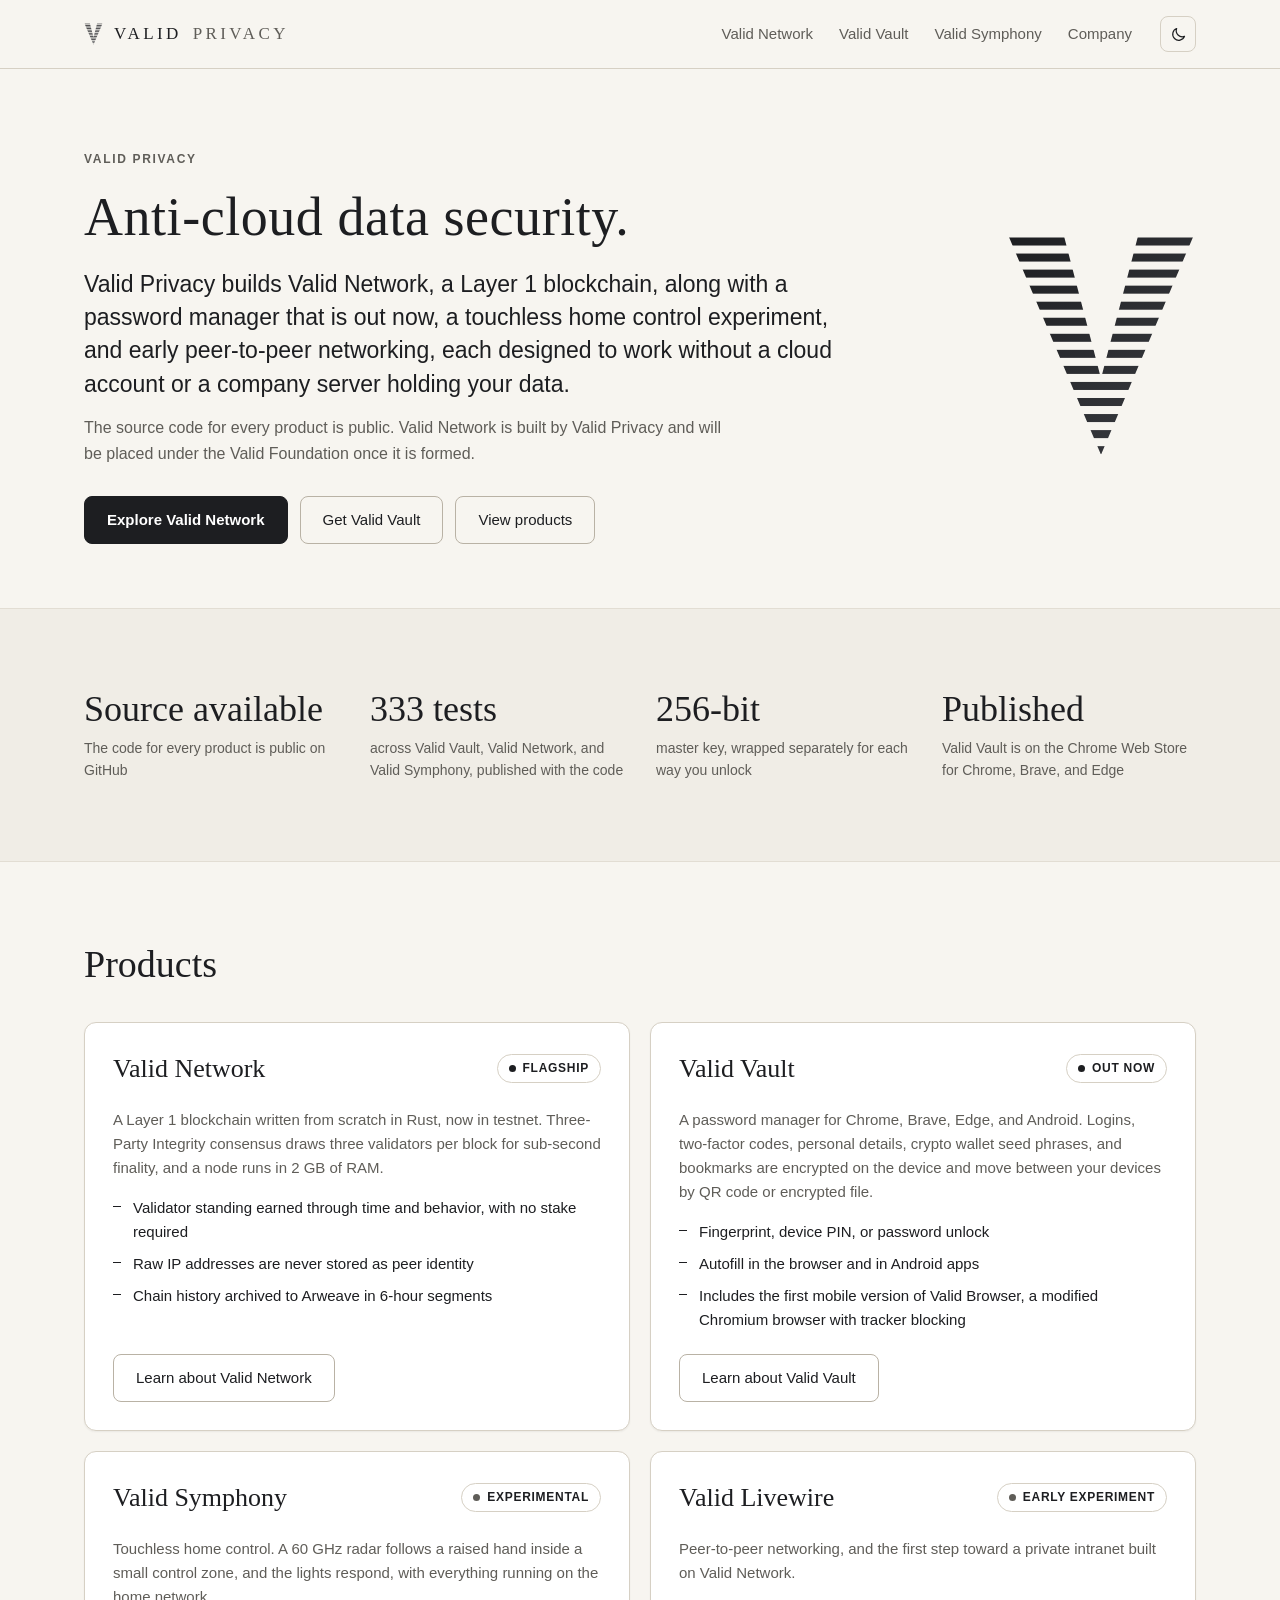
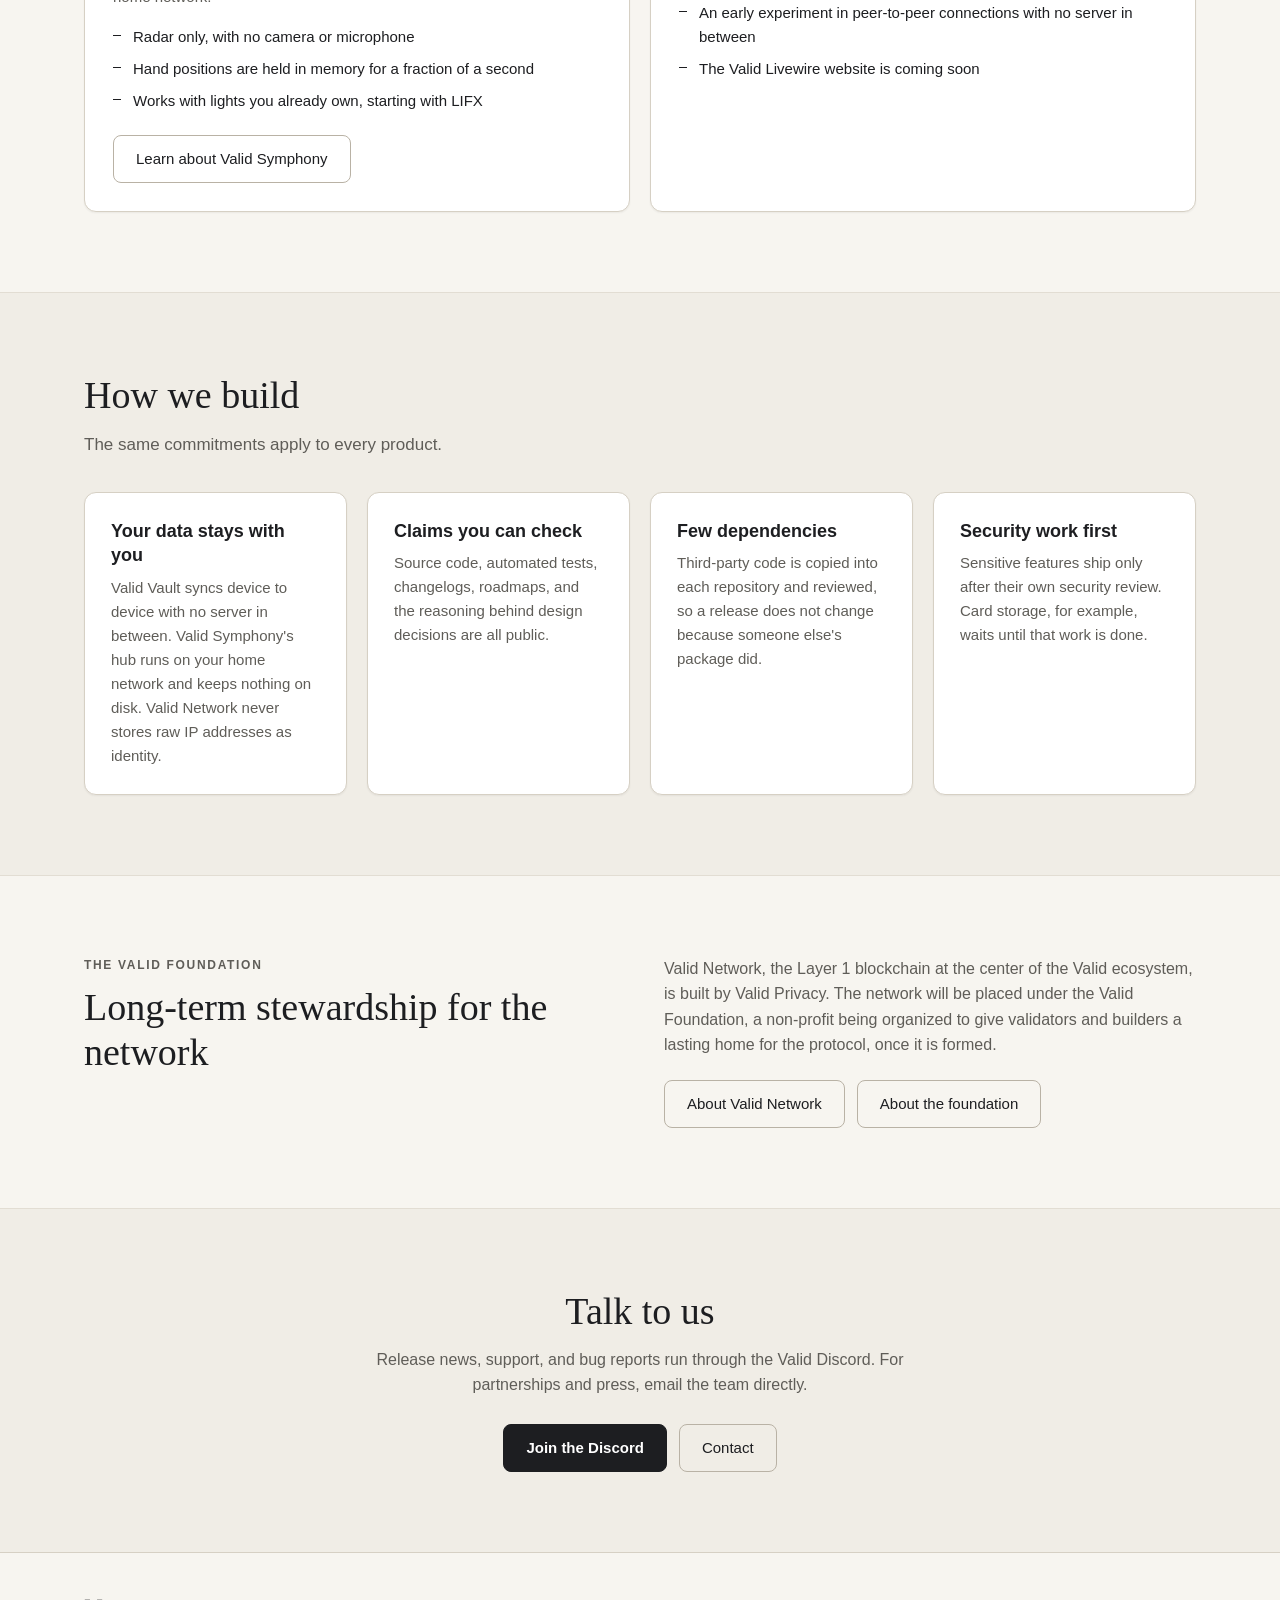
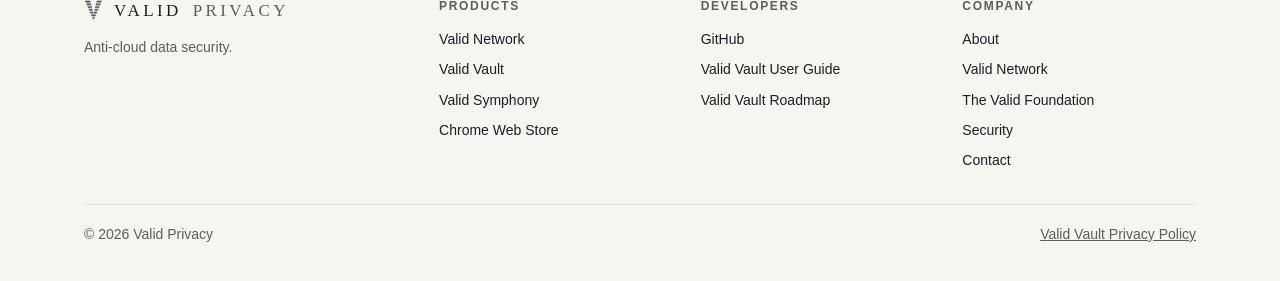
==== index.html @ 426269c8 "site: update For organizations wording, 333 tests" ====
<!doctype html>
<html lang="en">
<head>
<meta charset="utf-8">
<meta name="viewport" content="width=device-width, initial-scale=1">
<title>Valid Privacy</title>
<meta name="description" content="Valid Privacy builds anti-cloud data security: Valid Vault, Valid Symphony, and Valid Network.">
<meta name="color-scheme" content="light dark">
<link rel="icon" type="image/png" sizes="32x32" href="favicon-32.png">
<link rel="apple-touch-icon" href="apple-touch-icon.png">
<link rel="stylesheet" href="site.css">
<script>try{if(localStorage.getItem('valid-theme')==='dark')document.documentElement.setAttribute('data-theme','dark')}catch(e){}</script>
</head>
<body>
<svg width="0" height="0" style="position:absolute" aria-hidden="true"><defs><linearGradient id="vv-mark-fill" x1="0" y1="0" x2="1" y2="1"><stop offset="0" style="stop-color: var(--mark-1)"/><stop offset="1" style="stop-color: var(--mark-2)"/></linearGradient><clipPath id="vv-mark-clip"><path d="M4,4 L104,4 L171,262 L238,4 L338,4 L171,399 Z"/></clipPath><mask id="vv-mark-mask"><g fill="#fff"><rect x="0" y="8.00" width="342" height="14.44"/><rect x="0" y="36.89" width="342" height="14.44"/><rect x="0" y="65.78" width="342" height="14.44"/><rect x="0" y="94.67" width="342" height="14.44"/><rect x="0" y="123.56" width="342" height="14.44"/><rect x="0" y="152.44" width="342" height="14.44"/><rect x="0" y="181.33" width="342" height="14.44"/><rect x="0" y="210.22" width="342" height="14.44"/><rect x="0" y="239.11" width="342" height="14.44"/><rect x="0" y="268.00" width="342" height="14.44"/><rect x="0" y="296.89" width="342" height="14.44"/><rect x="0" y="325.78" width="342" height="14.44"/><rect x="0" y="354.67" width="342" height="14.44"/><rect x="0" y="383.56" width="342" height="14.44"/></g></mask></defs><symbol id="vv-mark" viewBox="0 0 342 403"><g clip-path="url(#vv-mark-clip)"><rect width="342" height="403" fill="url(#vv-mark-fill)" mask="url(#vv-mark-mask)"/></g></symbol></svg>
<a class="skip" href="#main">Skip to content</a>
<header class="site-head">
  <div class="wrap head-row">
    <a class="brand" href="index.html" aria-label="Valid Privacy home"><svg viewBox="0 0 342 403" aria-hidden="true"><use href="#vv-mark"/></svg>VALID <span class="brand-sub">PRIVACY</span></a>
    <nav class="tabs" aria-label="Main"><a href="network.html">Valid Network</a><a href="vault.html">Valid Vault</a><a href="symphony.html">Valid Symphony</a><a href="company.html">Company</a></nav>
    <button class="icon-btn" type="button" data-theme-toggle aria-label="Switch to night mode" title="Switch between day and night"><span class="when-night"><svg viewBox="0 0 24 24" aria-hidden="true"><path d="M20.5 14.6A8.6 8.6 0 0 1 9.4 3.5a8.6 8.6 0 1 0 11.1 11.1z"/></svg></span><span class="when-day"><svg viewBox="0 0 24 24" aria-hidden="true"><circle cx="12" cy="12" r="4.2"/><path d="M12 2.5v2.2M12 19.3v2.2M4.6 4.6l1.6 1.6M17.8 17.8l1.6 1.6M2.5 12h2.2M19.3 12h2.2M4.6 19.4l1.6-1.6M17.8 6.2l1.6-1.6"/></svg></span></button>
  </div>
</header>
<main id="main">
<section class="hero">
  <div class="wrap hero-grid">
    <div>
      <div class="eyebrow">Valid Privacy</div>
      <h1 class="title statement">Anti-cloud data security.</h1>
      <p class="lead">Valid Privacy builds Valid Network, a Layer 1 blockchain, along with a password manager that is out now, a touchless home control experiment, and early peer-to-peer networking, each designed to work without a cloud account or a company server holding your data.</p>
      <p class="sub">The source code for every product is public. Valid Network is built by Valid Privacy and will be placed under the Valid Foundation once it is formed.</p>
      <div class="btn-row"><a class="btn" href="network.html">Explore Valid Network</a><a class="btn quiet" href="https://chromewebstore.google.com/detail/valid-vault-password-mana/fkpfaemmphmakebhejhaegjgcnieeoab" target="_blank" rel="noopener">Get Valid Vault</a><a class="btn quiet" href="#products">View products</a></div>
    </div>
    <div class="hero-mark"><svg viewBox="0 0 342 403" aria-hidden="true"><use href="#vv-mark"/></svg></div>
  </div>
</section>

<section class="band alt" id="proof">
  <div class="wrap">
    <div class="proof">
      <div><div class="value">Source available</div><div class="label">The code for every product is public on GitHub</div></div>
      <div><div class="value">333 tests</div><div class="label">across Valid Vault, Valid Network, and Valid Symphony, published with the code</div></div>
      <div><div class="value">256-bit</div><div class="label">master key, wrapped separately for each way you unlock</div></div>
      <div><div class="value">Published</div><div class="label">Valid Vault is on the Chrome Web Store for Chrome, Brave, and Edge</div></div>
    </div>
  </div>
</section>

<section class="band" id="products">
  <div class="wrap">
    <div class="section-head"><h2>Products</h2></div>
    <div class="grid two">
      <div class="card product">
        <div class="product-top"><h3>Valid Network</h3><span class="chip live">Flagship</span></div>
        <p>A Layer 1 blockchain written from scratch in Rust, now in testnet. Three-Party Integrity consensus draws three validators per block for sub-second finality, and a node runs in 2 GB of RAM.</p>
        <ul><li>Validator standing earned through time and behavior, with no stake required</li><li>Raw IP addresses are never stored as peer identity</li><li>Chain history archived to Arweave in 6-hour segments</li></ul>
        <a class="btn quiet more" href="network.html">Learn about Valid Network</a>
      </div>
      <div class="card product">
        <div class="product-top"><h3>Valid Vault</h3><span class="chip live">Out now</span></div>
        <p>A password manager for Chrome, Brave, Edge, and Android. Logins, two-factor codes, personal details, crypto wallet seed phrases, and bookmarks are encrypted on the device and move between your devices by QR code or encrypted file.</p>
        <ul><li>Fingerprint, device PIN, or password unlock</li><li>Autofill in the browser and in Android apps</li><li>Includes the first mobile version of Valid Browser, a modified Chromium browser with tracker blocking</li></ul>
        <a class="btn quiet more" href="vault.html">Learn about Valid Vault</a>
      </div>
      <div class="card product">
        <div class="product-top"><h3>Valid Symphony</h3><span class="chip">Experimental</span></div>
        <p>Touchless home control. A 60 GHz radar follows a raised hand inside a small control zone, and the lights respond, with everything running on the home network.</p>
        <ul><li>Radar only, with no camera or microphone</li><li>Hand positions are held in memory for a fraction of a second</li><li>Works with lights you already own, starting with LIFX</li></ul>
        <a class="btn quiet more" href="symphony.html">Learn about Valid Symphony</a>
      </div>
      <div class="card product">
        <div class="product-top"><h3>Valid Livewire</h3><span class="chip">Early experiment</span></div>
        <p>Peer-to-peer networking, and the first step toward a private intranet built on Valid Network.</p>
        <ul><li>An early experiment in peer-to-peer connections with no server in between</li><li>The Valid Livewire website is coming soon</li></ul>
      </div>
    </div>
  </div>
</section>

<section class="band alt" id="principles">
  <div class="wrap">
    <div class="section-head"><h2>How we build</h2><p>The same commitments apply to every product.</p></div>
    <div class="grid four">
      <div class="card"><h3>Your data stays with you</h3><p>Valid Vault syncs device to device with no server in between. Valid Symphony's hub runs on your home network and keeps nothing on disk. Valid Network never stores raw IP addresses as identity.</p></div>
      <div class="card"><h3>Claims you can check</h3><p>Source code, automated tests, changelogs, roadmaps, and the reasoning behind design decisions are all public.</p></div>
      <div class="card"><h3>Few dependencies</h3><p>Third-party code is copied into each repository and reviewed, so a release does not change because someone else's package did.</p></div>
      <div class="card"><h3>Security work first</h3><p>Sensitive features ship only after their own security review. Card storage, for example, waits until that work is done.</p></div>
    </div>
  </div>
</section>

<section class="band" id="foundation">
  <div class="wrap split">
    <div>
      <div class="kicker">The Valid Foundation</div>
      <h2>Long-term stewardship for the network</h2>
    </div>
    <div>
      <p style="color:var(--text-dim)">Valid Network, the Layer 1 blockchain at the center of the Valid ecosystem, is built by Valid Privacy. The network will be placed under the Valid Foundation, a non-profit being organized to give validators and builders a lasting home for the protocol, once it is formed.</p>
      <div class="btn-row" style="margin-top:22px"><a class="btn quiet" href="network.html">About Valid Network</a><a class="btn quiet" href="network.html#foundation">About the foundation</a></div>
    </div>
  </div>
</section>

<section class="band alt">
  <div class="wrap cta">
    <h2>Talk to us</h2>
    <p>Release news, support, and bug reports run through the Valid Discord. For partnerships and press, email the team directly.</p>
    <div class="btn-row"><a class="btn" href="https://discord.gg/2SP383cJs9" target="_blank" rel="noopener">Join the Discord</a><a class="btn quiet" href="company.html#contact">Contact</a></div>
  </div>
</section>
</main>
<footer class="site-foot">
  <div class="wrap">
    <div class="foot-grid">
      <div>
        <a class="brand" href="index.html"><svg viewBox="0 0 342 403" aria-hidden="true"><use href="#vv-mark"/></svg>VALID <span class="brand-sub">PRIVACY</span></a>
        <p class="foot-note">Anti-cloud data security.</p>
      </div>
      <div>
        <h4>Products</h4>
        <ul><li><a href="network.html">Valid Network</a></li><li><a href="vault.html">Valid Vault</a></li><li><a href="symphony.html">Valid Symphony</a></li><li><a href="https://chromewebstore.google.com/detail/valid-vault-password-mana/fkpfaemmphmakebhejhaegjgcnieeoab" target="_blank" rel="noopener">Chrome Web Store</a></li></ul>
      </div>
      <div>
        <h4>Developers</h4>
        <ul><li><a href="https://github.com/validprivacy" target="_blank" rel="noopener">GitHub</a></li><li><a href="vault-guide.html">Valid Vault User Guide</a></li><li><a href="https://github.com/validprivacy/valid-vault/blob/main/ROADMAP.md" target="_blank" rel="noopener">Valid Vault Roadmap</a></li></ul>
      </div>
      <div>
        <h4>Company</h4>
        <ul><li><a href="company.html">About</a></li><li><a href="network.html">Valid Network</a></li><li><a href="network.html#foundation">The Valid Foundation</a></li><li><a href="company.html#security">Security</a></li><li><a href="company.html#contact">Contact</a></li></ul>
      </div>
    </div>
    <div class="foot-base"><span>&copy; 2026 Valid Privacy</span><span><a href="vault-privacy.html">Valid Vault Privacy Policy</a></span></div>
  </div>
</footer>
<script src="site.js"></script>
</body>
</html>
---- site.css ----
:root {
  --bg: #f7f5f0; --bg-raise: #ffffff; --bg-alt: #f0ede6;
  --text: #1d1e21; --text-dim: #5f5d58; --faint: #e2ddd3; --border: #d6d0c4; --border-strong: #b9b2a5;
  --focus: rgba(29,30,33,0.22); --shadow: rgba(29,30,33,0.06);
  --mark-1: #1d1e21; --mark-2: #3b3d42;
  --primary: #1d1e21; --on-primary: #ffffff; --primary-hover: #3b3d42;
  --font-ui: "Segoe UI", Roboto, "Helvetica Neue", Arial, sans-serif;
  --font-mono: Consolas, "Roboto Mono", "DejaVu Sans Mono", monospace;
  --font-brand: Georgia, "Noto Serif", "Times New Roman", serif;
  --wrap: 1160px;
  color-scheme: light;
}
:root[data-theme="dark"] {
  --bg: #16181b; --bg-raise: #1d2024; --bg-alt: #1a1c20;
  --text: #e9ebee; --text-dim: #a1a7ae; --faint: #2a2e33; --border: #33383e; --border-strong: #4b5158;
  --focus: rgba(230,233,237,0.25); --shadow: rgba(0,0,0,0.3);
  --mark-1: #f7f8fa; --mark-2: #8e949c;
  --primary: #e9ebee; --on-primary: #16181b; --primary-hover: #ffffff;
  color-scheme: dark;
}
* { box-sizing: border-box; margin: 0; padding: 0; }
html { scroll-behavior: smooth; -webkit-text-size-adjust: 100%; }
html, body { background: var(--bg); }
body { font-family: var(--font-ui); color: var(--text); line-height: 1.6; font-size: 16px; overflow-x: hidden; }
a { color: inherit; }
img, svg { display: block; }
:root:not([data-theme="dark"]) .when-day { display: none; }
:root[data-theme="dark"] .when-night { display: none; }
.wrap { max-width: var(--wrap); margin: 0 auto; padding: 0 24px; }
.skip { position: absolute; left: -9999px; top: 8px; }
.skip:focus { left: 16px; z-index: 100; background: var(--bg-raise); padding: 8px 12px; border-radius: 8px; }

.site-head { position: sticky; top: 0; z-index: 40; background: var(--bg); border-bottom: 1px solid var(--border); }
.head-row { display: flex; align-items: center; gap: 28px; min-height: 68px; }
.brand { display: flex; align-items: center; gap: 11px; text-decoration: none; font-family: var(--font-brand); font-size: 17px; letter-spacing: 0.3em; color: var(--text); white-space: nowrap; flex: none; }
.brand svg { width: 19px; height: 22px; flex: none; }
.tabs { margin-left: auto; display: flex; align-items: stretch; gap: 26px; align-self: stretch; }
.tabs a { display: flex; align-items: center; text-decoration: none; font-size: 15px; font-weight: 500; color: var(--text-dim); white-space: nowrap; border-bottom: 2px solid transparent; margin-bottom: -1px; transition: color 0.15s, border-color 0.15s; }
.tabs a:hover { color: var(--text); }
.tabs a[aria-current="page"] { color: var(--text); border-bottom-color: var(--text); }
.icon-btn { width: 36px; height: 36px; flex: none; display: inline-flex; align-items: center; justify-content: center; cursor: pointer; color: var(--text); background: transparent; border-radius: 8px; border: 1px solid var(--border); transition: border-color 0.15s, background 0.15s; }
.icon-btn:hover { border-color: var(--border-strong); background: var(--bg-raise); }
.icon-btn svg { width: 17px; height: 17px; fill: none; stroke: currentColor; stroke-width: 1.7; stroke-linecap: round; stroke-linejoin: round; }

.btn { display: inline-flex; align-items: center; justify-content: center; gap: 8px; text-decoration: none; cursor: pointer; font-family: inherit; font-size: 15px; font-weight: 600; padding: 11px 22px; min-height: 46px; border-radius: 8px; border: 1px solid var(--primary); background: var(--primary); color: var(--on-primary); transition: background 0.15s, border-color 0.15s, color 0.15s; }
.btn:hover { background: var(--primary-hover); border-color: var(--primary-hover); }
.btn.quiet { background: transparent; color: var(--text); border-color: var(--border-strong); font-weight: 500; }
.btn.quiet:hover { border-color: var(--text); background: transparent; }
.btn-row { display: flex; flex-wrap: wrap; gap: 12px; }
a:focus-visible, .btn:focus-visible, .icon-btn:focus-visible { outline: 2px solid var(--focus); outline-offset: 2px; }

.hero { padding: 76px 0 64px; }
.hero-grid { display: grid; grid-template-columns: 1fr auto; gap: 48px; align-items: center; }
.hero-mark svg { width: 190px; height: 224px; }
.eyebrow { display: inline-flex; align-items: center; gap: 10px; font-size: 12px; font-weight: 600; letter-spacing: 0.14em; text-transform: uppercase; color: var(--text-dim); margin-bottom: 18px; }
.wordmark { font-family: var(--font-brand); font-weight: 400; font-size: clamp(44px, 8vw, 78px); letter-spacing: 0.32em; line-height: 1.05; margin-right: -0.32em; }
h1.title { font-family: var(--font-brand); font-weight: 400; font-size: clamp(36px, 5.6vw, 58px); letter-spacing: 0.01em; line-height: 1.12; }
.lead { font-size: clamp(19px, 2.2vw, 23px); line-height: 1.45; margin-top: 20px; max-width: 34em; }
.hero p.sub { color: var(--text-dim); margin-top: 14px; max-width: 40em; }
.hero .btn-row { margin-top: 30px; }

.chip { display: inline-flex; align-items: center; gap: 7px; font-size: 12px; font-weight: 600; letter-spacing: 0.06em; text-transform: uppercase; padding: 4px 11px; border-radius: 999px; color: var(--text); border: 1px solid var(--border); background: var(--bg-raise); white-space: nowrap; }
.chip::before { content: ''; width: 7px; height: 7px; border-radius: 50%; background: var(--text-dim); }
.chip.live::before { background: var(--text); }

section.band { padding: 80px 0; border-top: 1px solid var(--faint); }
section.band.alt { background: var(--bg-alt); }
.section-head { max-width: 46em; margin-bottom: 34px; }
.kicker { font-size: 12px; font-weight: 600; letter-spacing: 0.14em; text-transform: uppercase; color: var(--text-dim); margin-bottom: 10px; }
h2 { font-family: var(--font-brand); font-weight: 400; font-size: clamp(28px, 3.6vw, 38px); line-height: 1.2; }
.section-head p { color: var(--text-dim); margin-top: 12px; font-size: 17px; }
h3 { font-size: 18px; font-weight: 700; line-height: 1.35; }

.grid { display: grid; gap: 20px; }
.grid.two { grid-template-columns: repeat(2, minmax(0, 1fr)); }
.grid.three { grid-template-columns: repeat(3, minmax(0, 1fr)); }
.grid.four { grid-template-columns: repeat(4, minmax(0, 1fr)); }

.card { position: relative; padding: 26px; border-radius: 12px; border: 1px solid var(--border); background: var(--bg-raise); box-shadow: 0 1px 2px var(--shadow); display: flex; flex-direction: column; min-width: 0; }
.card p { color: var(--text-dim); margin-top: 8px; font-size: 15px; }
.card .num { font-family: var(--font-brand); font-size: 15px; letter-spacing: 0.2em; color: var(--text-dim); margin-bottom: 14px; }
.well { padding: 24px 0 0; border-top: 2px solid var(--text); }

.product { padding: 28px; }
.product-top { display: flex; flex-wrap: wrap; align-items: center; justify-content: space-between; gap: 8px 12px; margin-bottom: 14px; }
.product h3 { font-family: var(--font-brand); font-weight: 400; font-size: 26px; }
.product ul { list-style: none; margin: 16px 0 22px; display: grid; gap: 8px; }
.product li { position: relative; padding-left: 20px; font-size: 15px; }
.product li::before { content: ''; position: absolute; left: 0; top: 0.68em; width: 8px; height: 1px; background: var(--text); }
.product .more { margin-top: auto; align-self: flex-start; }

.stats { display: grid; grid-template-columns: repeat(3, minmax(0, 1fr)); gap: 40px 32px; }
.stat .value { font-family: var(--font-brand); font-size: clamp(30px, 4vw, 42px); line-height: 1.1; }
.stat .label { color: var(--text-dim); font-size: 14px; margin-top: 6px; }

.ticks { list-style: none; display: grid; gap: 12px; }
.ticks li { position: relative; padding-left: 26px; }
.ticks li::before { content: ''; position: absolute; left: 2px; top: 0.5em; width: 10px; height: 5px; border-left: 2px solid var(--text); border-bottom: 2px solid var(--text); transform: rotate(-45deg); }
.ticks.dim li { color: var(--text-dim); }
.ticks.dim li::before { border-color: var(--text-dim); }
.steps { list-style: none; counter-reset: step; display: grid; gap: 20px; grid-template-columns: repeat(4, minmax(0, 1fr)); }
.steps li { counter-increment: step; }
.steps li::before { content: counter(step); display: inline-flex; align-items: center; justify-content: center; width: 34px; height: 34px; border-radius: 50%; font-family: var(--font-brand); font-size: 16px; margin-bottom: 14px; border: 1px solid var(--text); }

.split { display: grid; grid-template-columns: minmax(0, 1fr) minmax(0, 1fr); gap: 48px; align-items: start; }
.prose p { color: var(--text-dim); font-size: 17px; }
.prose p + p { margin-top: 14px; }
.prose strong { color: var(--text); }
.quote { font-family: var(--font-brand); font-size: clamp(22px, 2.8vw, 28px); line-height: 1.4; }
.table { width: 100%; border-collapse: collapse; font-size: 15px; }
.table th, .table td { text-align: left; padding: 12px 10px; border-bottom: 1px solid var(--faint); vertical-align: top; }
.table th { font-size: 12px; letter-spacing: 0.1em; text-transform: uppercase; color: var(--text-dim); font-weight: 600; }
.links { display: grid; gap: 12px; grid-template-columns: repeat(3, minmax(0, 1fr)); }
.link-card { text-decoration: none; display: flex; flex-direction: column; gap: 4px; transition: border-color 0.15s; }
.link-card:hover { border-color: var(--border-strong); }
.link-card .label { font-weight: 700; }
.link-card .hint { color: var(--text-dim); font-size: 14px; }
.link-card .arrow { margin-top: 12px; font-size: 14px; font-weight: 600; color: var(--text); }
.link-card .arrow::after { content: ' \2192'; }
.mono { font-family: var(--font-mono); font-size: 0.95em; }
.cta { text-align: center; }
.cta h2 { margin-bottom: 12px; }
.cta p { color: var(--text-dim); max-width: 36em; margin: 0 auto 26px; }
.cta .btn-row { justify-content: center; }

.site-foot { border-top: 1px solid var(--border); background: var(--bg); padding: 44px 0 36px; font-size: 14px; }
.foot-grid { display: grid; grid-template-columns: 1.4fr 1fr 1fr 1fr; gap: 28px; }
.foot-grid h4 { font-size: 12px; letter-spacing: 0.14em; text-transform: uppercase; color: var(--text-dim); margin-bottom: 12px; font-weight: 600; }
.foot-grid ul { list-style: none; display: grid; gap: 8px; }
.foot-grid a { text-decoration: none; color: var(--text); }
.foot-grid a:hover { text-decoration: underline; }
.foot-note { color: var(--text-dim); margin-top: 12px; max-width: 26em; }
.foot-base { margin-top: 32px; padding-top: 18px; border-top: 1px solid var(--faint); color: var(--text-dim); display: flex; flex-wrap: wrap; justify-content: space-between; gap: 10px; }

@media (max-width: 980px) {
  .grid.four { grid-template-columns: repeat(2, minmax(0, 1fr)); }
  .grid.three { grid-template-columns: repeat(2, minmax(0, 1fr)); }
  .steps { grid-template-columns: repeat(2, minmax(0, 1fr)); }
  .foot-grid { grid-template-columns: 1fr 1fr; }
  .links { grid-template-columns: repeat(2, minmax(0, 1fr)); }
}
@media (max-width: 860px) {
  .head-row { flex-wrap: wrap; gap: 10px 14px; padding: 10px 0; }
  .head-row .icon-btn { margin-left: auto; }
  .tabs { order: 3; margin-left: 0; width: 100%; gap: 22px; overflow-x: auto; scrollbar-width: none; padding-top: 2px; }
  .tabs::-webkit-scrollbar { display: none; }
  .tabs a { padding: 8px 0 10px; }
  .site-head { padding-bottom: 0; }
  .site-head { position: static; }
}
@media (max-width: 560px) {
  .tabs { display: grid; grid-template-columns: repeat(3, minmax(0, 1fr)); gap: 0 12px; }
  .tabs a { justify-content: center; padding: 8px 0; }
}
@media (max-width: 760px) {
  .wrap { padding: 0 16px; }
  .hero { padding: 44px 0 44px; }
  .hero-grid { grid-template-columns: 1fr; gap: 28px; }
  .hero-mark { order: -1; }
  .hero-mark svg { width: 92px; height: 108px; }
  .grid.two, .grid.three, .grid.four, .split, .steps, .stats, .links { grid-template-columns: 1fr; }
  .stats { grid-template-columns: 1fr 1fr; gap: 28px 20px; }
  section.band { padding: 56px 0; }
  .split { gap: 28px; }
  .foot-grid { grid-template-columns: 1fr 1fr; }
  .foot-grid > div:first-child { grid-column: 1 / -1; }
  .table th, .table td { padding: 10px 6px; }
}
.table-wrap { width: 100%; overflow-x: auto; -webkit-overflow-scrolling: touch; }
.table-wrap .table { min-width: 520px; }
.split .table-wrap .table, #next .table-wrap .table { min-width: 0; }
.brand { letter-spacing: 0.2em; }
.brand .brand-sub { color: var(--text-dim); }
.hero h1.title.statement { font-size: clamp(34px, 5vw, 54px); max-width: 15em; }
.proof { display: grid; grid-template-columns: repeat(4, minmax(0, 1fr)); gap: 32px; }
.proof .value { font-family: var(--font-brand); font-size: clamp(26px, 3.2vw, 36px); line-height: 1.15; }
.proof .label { color: var(--text-dim); font-size: 14px; margin-top: 6px; }
.note-box { border: 1px solid var(--border); border-radius: 12px; padding: 22px 24px; background: var(--bg-raise); color: var(--text-dim); }
.note-box strong { color: var(--text); }
@media (max-width: 860px) { .proof { grid-template-columns: 1fr 1fr; gap: 24px 20px; } }
.doc-page { max-width: 820px; padding-top: 48px; padding-bottom: 72px; }
.doc-page h1 { font-family: var(--font-brand); font-weight: 400; font-size: clamp(32px, 4.4vw, 46px); line-height: 1.15; }
.doc-page .lede, .doc-page .updated { color: var(--text-dim); margin: 14px 0 28px; }
.doc-page .lede { font-size: 19px; }
.doc-page h2 { font-size: 24px; margin: 44px 0 12px; padding-top: 18px; border-top: 1px solid var(--border); }
.doc-page h3 { font-size: 18px; margin: 26px 0 8px; }
.doc-page p, .doc-page li, .doc-page dd { color: var(--text-dim); }
.doc-page p { margin: 0 0 14px; }
.doc-page ul, .doc-page ol { padding-left: 22px; margin: 0 0 16px; }
.doc-page li { margin: 6px 0; }
.doc-page strong { color: var(--text); }
.doc-page a { color: var(--text); text-decoration: underline; text-underline-offset: 3px; }
.doc-page section { scroll-margin-top: 140px; }
.doc-page .table-wrap { margin: 14px 0 20px; }
.doc-page table { width: 100%; border-collapse: collapse; font-size: 15px; }
.doc-page th, .doc-page td { text-align: left; vertical-align: top; padding: 10px 12px; border-bottom: 1px solid var(--border); }
.doc-page th { color: var(--text); font-weight: 600; }
.doc-page td { color: var(--text-dim); }
.toc { border: 1px solid var(--border); border-radius: 12px; background: var(--bg-raise); padding: 18px 22px; margin-bottom: 12px; }
.toc-title { font-weight: 600; margin-bottom: 10px; }
.toc-links { display: grid; grid-template-columns: repeat(2, minmax(0, 1fr)); gap: 6px 24px; }
.doc-page .toc-links a { color: var(--text-dim); text-decoration: none; font-size: 15px; }
.doc-page .toc-links a:hover { color: var(--text); }
.box { border: 1px solid var(--border); border-left: 3px solid var(--border-strong); border-radius: 10px; background: var(--bg-raise); padding: 16px 20px; margin: 16px 0 20px; }
.box.warn { border-left-color: var(--text); }
.box-title { font-weight: 600; color: var(--text); margin-bottom: 6px; }
.box p:last-child { margin-bottom: 0; }
.profiles { display: grid; grid-template-columns: repeat(2, minmax(0, 1fr)); gap: 12px; margin: 12px 0 20px; }
.profile { border: 1px solid var(--border); border-radius: 12px; background: var(--bg-raise); padding: 18px 20px; }
.profile-name { font-weight: 600; color: var(--text); margin-bottom: 10px; }
.profile dl { display: grid; grid-template-columns: 96px 1fr; gap: 4px 10px; font-size: 14px; margin: 0 0 10px; }
.profile dt { color: var(--text-dim); }
.profile dd { color: var(--text); margin: 0; }
.doc-page .profile p { font-size: 14px; margin: 0; }
.faq dt { color: var(--text); font-weight: 600; margin-top: 18px; }
.faq dd { margin: 6px 0 0; }
.key { display: inline-block; border: 1px solid var(--border-strong); border-radius: 5px; padding: 0 6px; font-size: 13px; color: var(--text); }
.search-sticky { position: sticky; top: 72px; z-index: 30; display: flex; justify-content: flex-end; margin-bottom: 24px; }
.search-bar { display: flex; align-items: center; gap: 6px; background: var(--bg-raise); border: 1px solid var(--border); border-radius: 10px; padding: 6px 8px; box-shadow: 0 2px 10px var(--shadow); }
.search-field { position: relative; display: flex; align-items: center; }
.search-bar input { background: var(--bg); border: 1px solid var(--border); color: var(--text); font: inherit; font-size: 14px; padding: 7px 32px 7px 10px; border-radius: 7px; width: 220px; }
.search-bar input:focus { outline: none; border-color: var(--border-strong); }
.search-bar input::-webkit-search-cancel-button { -webkit-appearance: none; appearance: none; }
.search-icon { position: absolute; right: 9px; width: 16px; height: 16px; pointer-events: none; color: var(--text-dim); }
.search-bar button { background: transparent; color: var(--text); border: 1px solid var(--border); border-radius: 7px; font: inherit; font-size: 12px; padding: 6px 9px; cursor: pointer; }
.search-bar button:disabled { opacity: 0.35; cursor: default; }
.search-count { color: var(--text-dim); font-size: 12px; min-width: 70px; text-align: right; white-space: nowrap; }
mark.hit { background: var(--faint); color: var(--text); border-radius: 2px; padding: 0 1px; }
mark.hit-active { background: var(--text); color: var(--bg); }
.doc-page pre { background: var(--bg-raise); border: 1px solid var(--border); border-radius: 10px; padding: 14px 16px; overflow-x: auto; margin: 0 0 16px; }
.doc-page code { font-family: ui-monospace, SFMono-Regular, Menlo, Consolas, monospace; font-size: 0.9em; color: var(--text); }
.doc-page hr { border: 0; border-top: 1px solid var(--border); margin: 32px 0; }
.doc-page .paper h1 { font-size: clamp(28px, 3.8vw, 40px); }
.doc-page .paper hr { display: none; }
.doc-page .paper a { word-break: break-word; }
.doc-page .paper h4 { font-size: 16px; margin: 20px 0 8px; color: var(--text); }
.doc-page .paper table { display: block; overflow-x: auto; }
.doc-links { display: flex; flex-wrap: wrap; gap: 10px; margin-top: 40px; }
@media (max-width: 640px) { .toc-links, .profiles { grid-template-columns: 1fr; } .search-bar { flex: 1; } .search-field { flex: 1; min-width: 0; } .search-bar input { width: 100%; min-width: 0; } .search-count { min-width: 0; } }
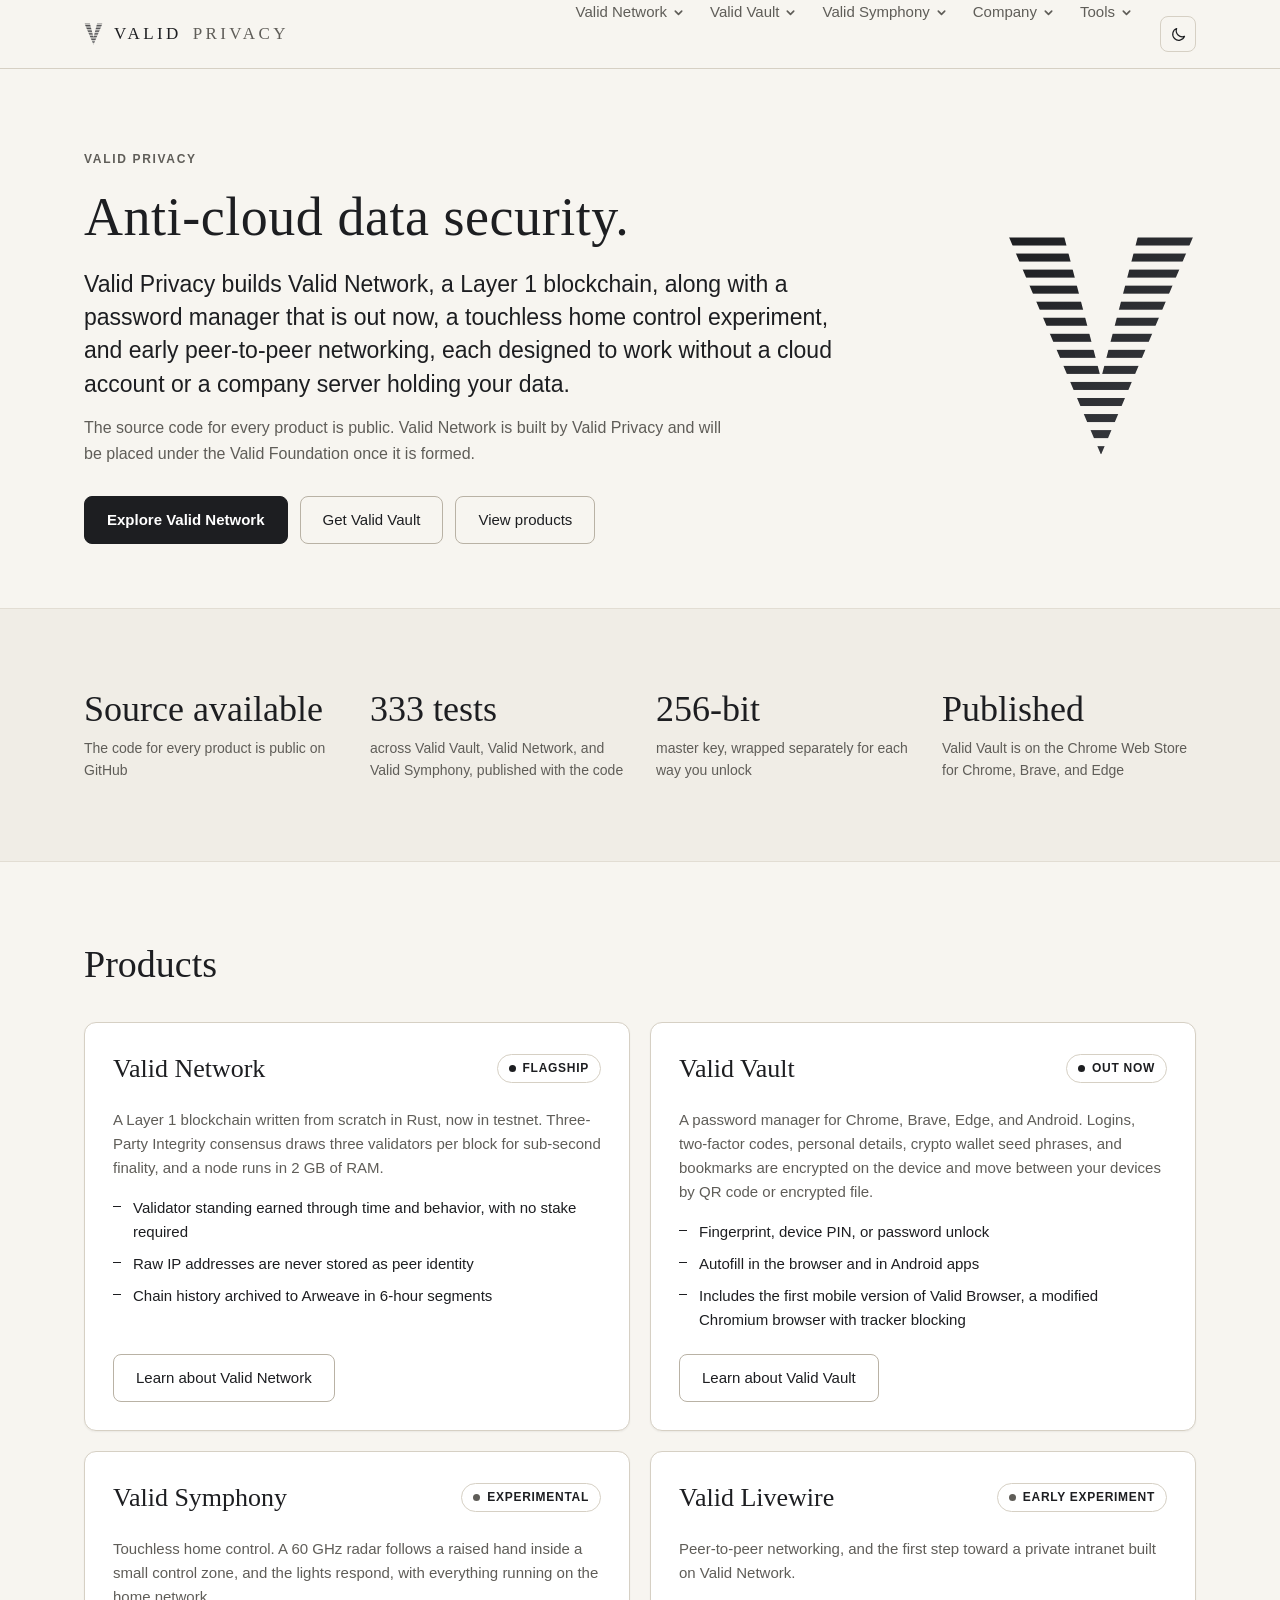
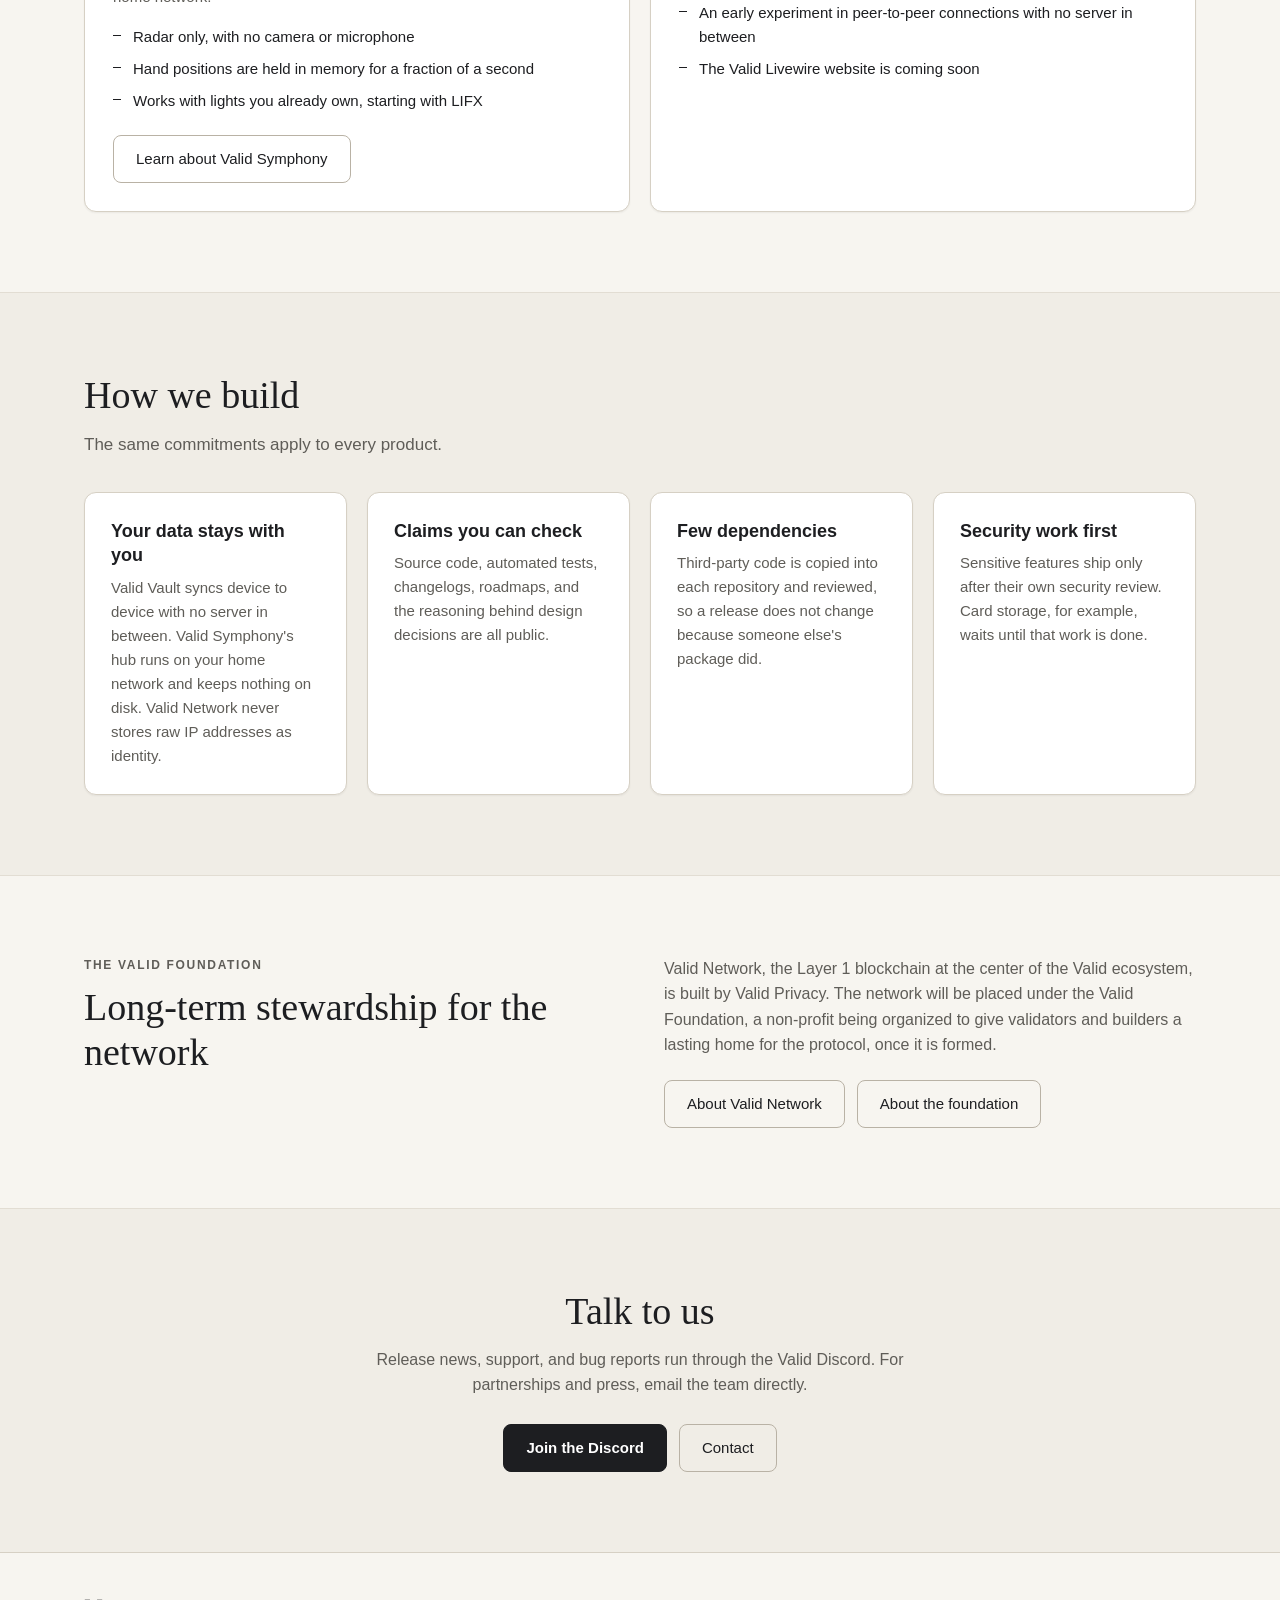
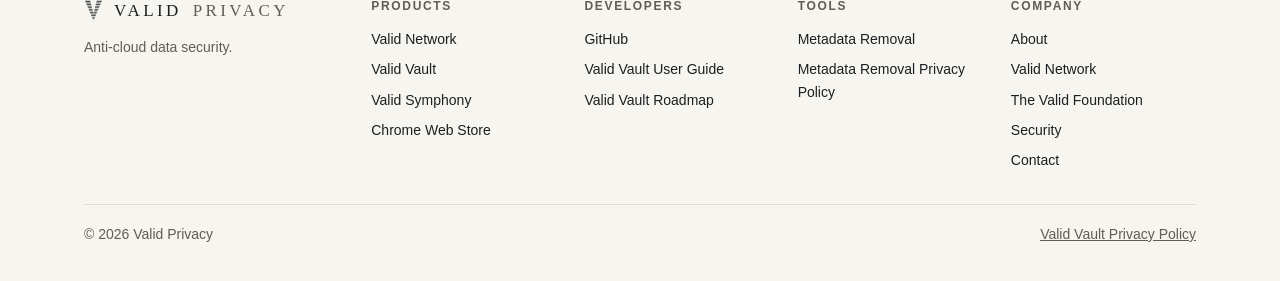
==== commit 458f43a3: "site: Metadata Removal service, header dropdown menus with Tools Free local metadata removal for pho" ====
--- a/index.html
+++ b/index.html
@@ -17,7 +17,7 @@
 <header class="site-head">
   <div class="wrap head-row">
     <a class="brand" href="index.html" aria-label="Valid Privacy home"><svg viewBox="0 0 342 403" aria-hidden="true"><use href="#vv-mark"/></svg>VALID <span class="brand-sub">PRIVACY</span></a>
-    <nav class="tabs" aria-label="Main"><a href="network.html">Valid Network</a><a href="vault.html">Valid Vault</a><a href="symphony.html">Valid Symphony</a><a href="company.html">Company</a></nav>
+    <nav class="tabs" aria-label="Main"><details class="menu"><summary>Valid Network<svg viewBox="0 0 12 12" aria-hidden="true"><path d="M2.5 4.5 6 8l3.5-3.5"/></svg></summary><div class="menu-list"><a href="network.html">Overview</a><a href="network-whitepaper.html">Whitepaper</a><a href="network-litepaper.html">Litepaper</a><a href="network.html#privacy">Network Privacy</a><a href="https://github.com/validprivacy/valid-network" target="_blank" rel="noopener">Source Code</a></div></details><details class="menu"><summary>Valid Vault<svg viewBox="0 0 12 12" aria-hidden="true"><path d="M2.5 4.5 6 8l3.5-3.5"/></svg></summary><div class="menu-list"><a href="vault.html">Overview</a><a href="vault-guide.html">User Guide</a><a href="vault-privacy.html">Privacy Policy</a><a href="https://chromewebstore.google.com/detail/valid-vault-password-mana/fkpfaemmphmakebhejhaegjgcnieeoab" target="_blank" rel="noopener">Chrome Web Store</a><a href="https://github.com/validprivacy/valid-vault" target="_blank" rel="noopener">Source Code</a></div></details><details class="menu"><summary>Valid Symphony<svg viewBox="0 0 12 12" aria-hidden="true"><path d="M2.5 4.5 6 8l3.5-3.5"/></svg></summary><div class="menu-list"><a href="symphony.html">Overview</a><a href="symphony.html#principles">Principles</a><a href="https://github.com/validprivacy/valid-symphony" target="_blank" rel="noopener">Source Code</a></div></details><details class="menu"><summary>Company<svg viewBox="0 0 12 12" aria-hidden="true"><path d="M2.5 4.5 6 8l3.5-3.5"/></svg></summary><div class="menu-list"><a href="company.html">About</a><a href="company.html#security">Security</a><a href="company.html#contact">Contact</a></div></details><details class="menu"><summary>Tools<svg viewBox="0 0 12 12" aria-hidden="true"><path d="M2.5 4.5 6 8l3.5-3.5"/></svg></summary><div class="menu-list"><a href="metadata-removal.html">Metadata Removal</a><a href="metadata-removal-privacy.html">Metadata Removal Privacy Policy</a></div></details></nav>
     <button class="icon-btn" type="button" data-theme-toggle aria-label="Switch to night mode" title="Switch between day and night"><span class="when-night"><svg viewBox="0 0 24 24" aria-hidden="true"><path d="M20.5 14.6A8.6 8.6 0 0 1 9.4 3.5a8.6 8.6 0 1 0 11.1 11.1z"/></svg></span><span class="when-day"><svg viewBox="0 0 24 24" aria-hidden="true"><circle cx="12" cy="12" r="4.2"/><path d="M12 2.5v2.2M12 19.3v2.2M4.6 4.6l1.6 1.6M17.8 17.8l1.6 1.6M2.5 12h2.2M19.3 12h2.2M4.6 19.4l1.6-1.6M17.8 6.2l1.6-1.6"/></svg></span></button>
   </div>
 </header>
@@ -106,7 +106,7 @@
   <div class="wrap cta">
     <h2>Talk to us</h2>
     <p>Release news, support, and bug reports run through the Valid Discord. For partnerships and press, email the team directly.</p>
-    <div class="btn-row"><a class="btn" href="https://discord.gg/2SP383cJs9" target="_blank" rel="noopener">Join the Discord</a><a class="btn quiet" href="company.html#contact">Contact</a></div>
+    <div class="btn-row"><a class="btn" href="https://discord.gg/XSgqs4uuBa" target="_blank" rel="noopener">Join the Discord</a><a class="btn quiet" href="company.html#contact">Contact</a></div>
   </div>
 </section>
 </main>
@@ -126,6 +126,10 @@
         <ul><li><a href="https://github.com/validprivacy" target="_blank" rel="noopener">GitHub</a></li><li><a href="vault-guide.html">Valid Vault User Guide</a></li><li><a href="https://github.com/validprivacy/valid-vault/blob/main/ROADMAP.md" target="_blank" rel="noopener">Valid Vault Roadmap</a></li></ul>
       </div>
       <div>
+        <h4>Tools</h4>
+        <ul><li><a href="metadata-removal.html">Metadata Removal</a></li><li><a href="metadata-removal-privacy.html">Metadata Removal Privacy Policy</a></li></ul>
+      </div>
+      <div>
         <h4>Company</h4>
         <ul><li><a href="company.html">About</a></li><li><a href="network.html">Valid Network</a></li><li><a href="network.html#foundation">The Valid Foundation</a></li><li><a href="company.html#security">Security</a></li><li><a href="company.html#contact">Contact</a></li></ul>
       </div>
--- a/site.css
+++ b/site.css
@@ -237,3 +237,66 @@
 .doc-page .paper table { display: block; overflow-x: auto; }
 .doc-links { display: flex; flex-wrap: wrap; gap: 10px; margin-top: 40px; }
 @media (max-width: 640px) { .toc-links, .profiles { grid-template-columns: 1fr; } .search-bar { flex: 1; } .search-field { flex: 1; min-width: 0; } .search-bar input { width: 100%; min-width: 0; } .search-count { min-width: 0; } }
+.tabs details.menu { position: relative; display: flex; align-items: stretch; }
+.tabs summary { list-style: none; display: flex; align-items: center; gap: 6px; cursor: pointer; font-size: 15px; font-weight: 500; color: var(--text-dim); white-space: nowrap; border-bottom: 2px solid transparent; margin-bottom: -1px; transition: color 0.15s, border-color 0.15s; user-select: none; }
+.tabs summary::-webkit-details-marker { display: none; }
+.tabs summary:hover, .tabs details[open] > summary { color: var(--text); }
+.tabs details.current > summary { color: var(--text); border-bottom-color: var(--text); }
+.tabs summary:focus-visible { outline: 2px solid var(--focus); outline-offset: 4px; border-radius: 4px; }
+.tabs summary svg { width: 11px; height: 11px; fill: none; stroke: currentColor; stroke-width: 1.8; stroke-linecap: round; stroke-linejoin: round; transition: transform 0.15s; }
+.tabs details[open] > summary svg { transform: rotate(180deg); }
+.menu-list { position: absolute; top: calc(100% + 1px); left: -14px; min-width: 230px; display: grid; gap: 2px; padding: 6px; background: var(--bg-raise); border: 1px solid var(--border); border-radius: 10px; box-shadow: 0 14px 34px var(--shadow), 0 2px 6px var(--shadow); z-index: 60; }
+.tabs details.menu:nth-last-child(-n+2) .menu-list { left: auto; right: -14px; }
+.tabs .menu-list a { display: block; padding: 9px 12px; border: 0; margin: 0; border-radius: 7px; font-size: 14.5px; font-weight: 500; color: var(--text); white-space: nowrap; }
+.tabs .menu-list a:hover, .tabs .menu-list a:focus-visible { background: var(--bg-alt); }
+.tabs .menu-list a[aria-current="page"] { background: var(--bg-alt); }
+.tabs .menu-list a[target="_blank"]::after { content: ' \2197'; color: var(--text-dim); }
+.foot-grid { grid-template-columns: 1.4fr 1fr 1fr 1fr 1fr; }
+
+.mr-hero { padding-bottom: 28px; }
+.mr-band { padding-top: 8px; }
+.mr-tool { padding: 0; overflow: hidden; }
+.mr-drop { display: grid; justify-items: center; gap: 16px; text-align: center; margin: 22px; padding: 44px 24px; border: 2px dashed var(--border-strong); border-radius: 12px; transition: border-color 0.15s, background 0.15s; }
+.mr-drop.over { border-color: var(--text); background: var(--bg-alt); }
+.mr-tool .mr-drop-title { font-family: var(--font-brand); font-size: 24px; color: var(--text); margin: 0; }
+.mr-check { display: flex; gap: 10px; align-items: flex-start; max-width: 36em; text-align: left; color: var(--text-dim); font-size: 14.5px; cursor: pointer; }
+.mr-check input { margin-top: 4px; flex: none; }
+.mr-tool .mr-fine, .mr-fine { color: var(--text-dim); font-size: 14px; }
+.mr-tool .mr-status { margin: 0 22px 18px; color: var(--text-dim); font-size: 15px; overflow-wrap: anywhere; }
+.mr-summary { margin: 0 22px 16px; }
+.mr-tool .mr-summary-head { font-weight: 600; font-size: 17px; margin-bottom: 10px; }
+.mr-counts { list-style: none; display: flex; flex-wrap: wrap; gap: 8px; }
+.mr-counts li { padding: 6px 12px; border: 1px solid var(--border); border-radius: 999px; font-size: 14px; color: var(--text-dim); background: var(--bg); }
+.mr-counts strong { color: var(--text); font-weight: 600; }
+.mr-save { margin: 0 22px 20px; }
+.mr-results { border-top: 1px solid var(--border); max-height: 460px; overflow: auto; }
+.mr-results table { width: 100%; border-collapse: collapse; font-size: 14px; }
+.mr-results th, .mr-results td { text-align: left; vertical-align: top; padding: 10px 14px; border-bottom: 1px solid var(--faint); }
+.mr-results th { position: sticky; top: 0; background: var(--bg-raise); font-size: 12px; letter-spacing: 0.1em; text-transform: uppercase; color: var(--text-dim); font-weight: 600; }
+.mr-results td { color: var(--text-dim); }
+.mr-results td.mr-name { color: var(--text); overflow-wrap: anywhere; min-width: 160px; }
+.mr-results tr.mr-skipped td { opacity: 0.7; }
+.mr-steps h3 { font-size: 18px; margin-bottom: 6px; }
+.mr-steps p { color: var(--text-dim); font-size: 15px; }
+.mr-note { color: var(--text-dim); margin-top: 22px; max-width: 52em; }
+.mr-note strong { color: var(--text); }
+#better .card a { color: var(--text); }
+
+@media (max-width: 980px) {
+  .foot-grid { grid-template-columns: 1fr 1fr; }
+}
+@media (max-width: 860px) {
+  .head-row { position: relative; }
+  .tabs { overflow: visible; flex-wrap: wrap; gap: 4px 20px; }
+  .tabs details.menu { position: static; }
+  .tabs summary { padding: 8px 0 10px; }
+  .menu-list, .tabs details.menu:nth-last-child(-n+2) .menu-list { left: 0; right: 0; top: 100%; min-width: 0; }
+}
+@media (max-width: 560px) {
+  .tabs { display: grid; grid-template-columns: repeat(3, auto); justify-content: space-between; gap: 0 10px; }
+  .tabs summary { padding: 8px 0; font-size: 14px; gap: 4px; }
+  .mr-drop { margin: 14px; padding: 30px 16px; }
+  .mr-drop .btn-row { flex-direction: column; width: 100%; }
+  .mr-drop .btn-row .btn { width: 100%; }
+  .mr-results td.mr-name { min-width: 120px; }
+}
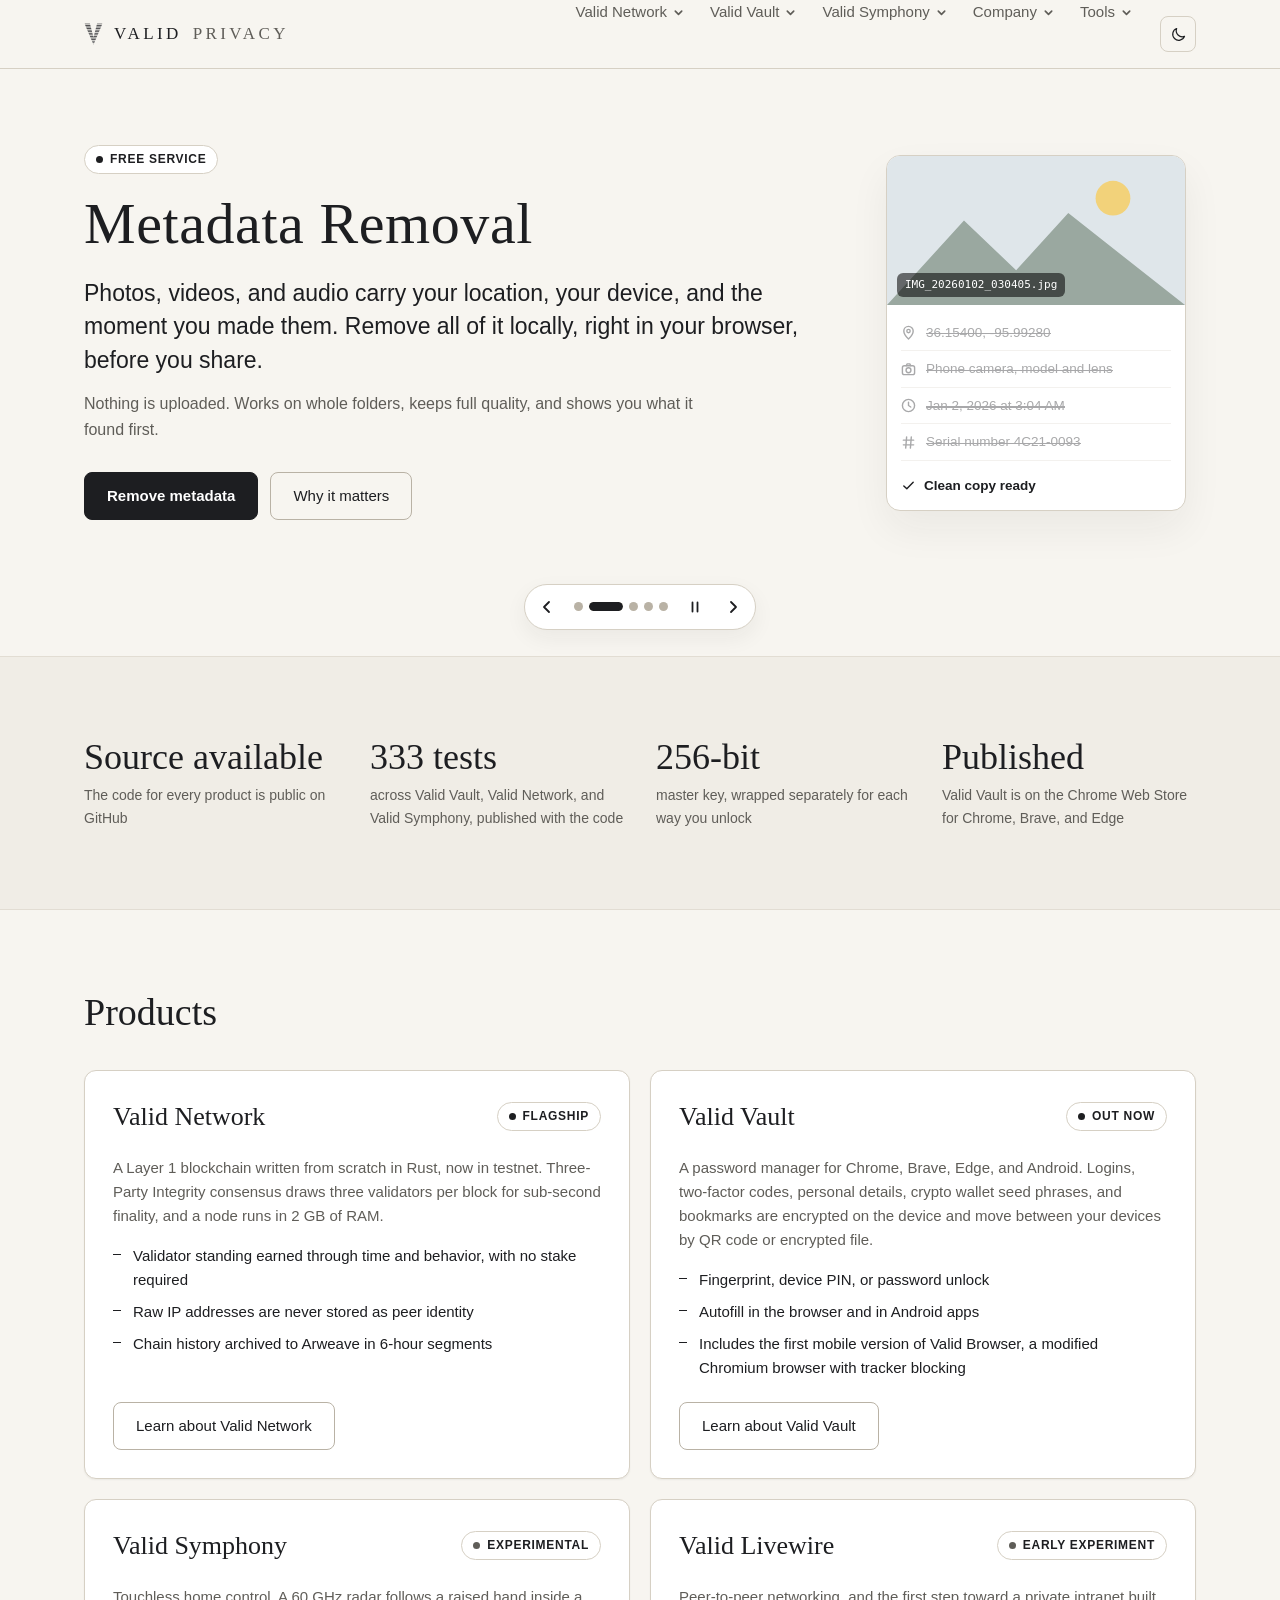
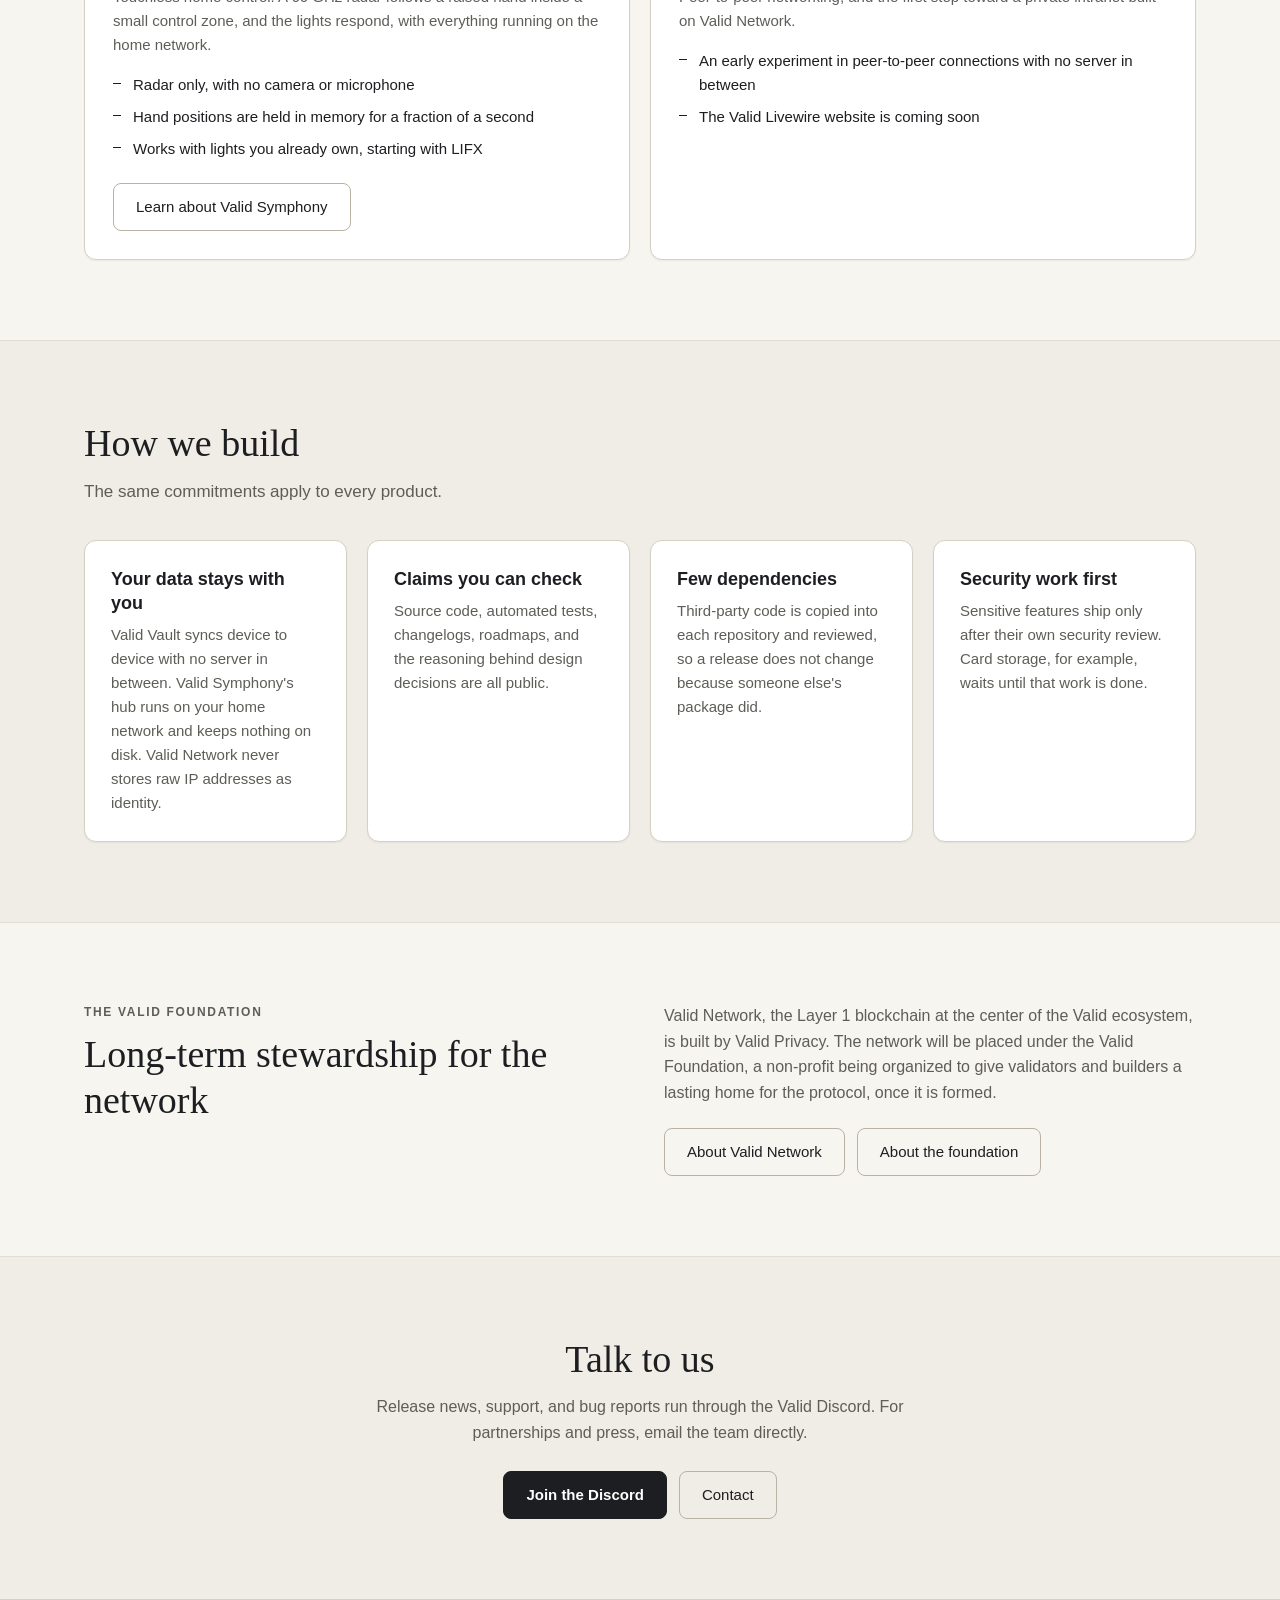
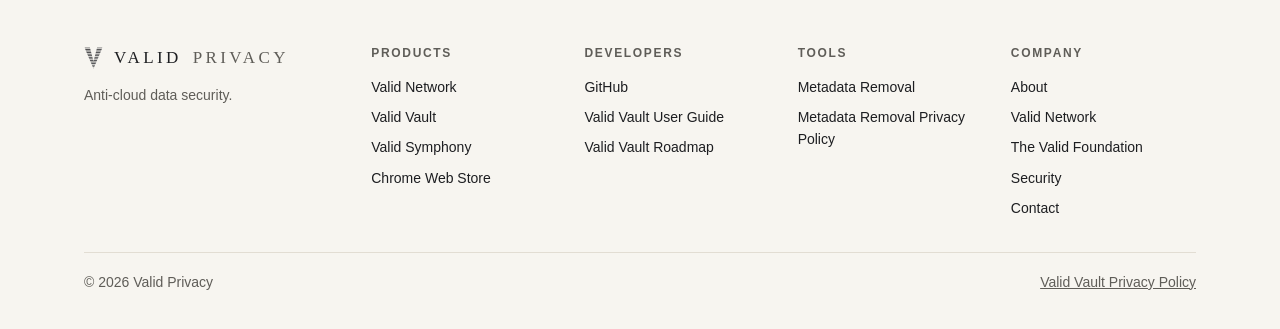
==== commit 08db3c85: "site: rotating featured banner, Metadata Removal service, header dropdown menus Five-slide banner on" ====
--- a/index.html
+++ b/index.html
@@ -22,16 +22,108 @@
   </div>
 </header>
 <main id="main">
-<section class="hero">
-  <div class="wrap hero-grid">
-    <div>
-      <div class="eyebrow">Valid Privacy</div>
-      <h1 class="title statement">Anti-cloud data security.</h1>
-      <p class="lead">Valid Privacy builds Valid Network, a Layer 1 blockchain, along with a password manager that is out now, a touchless home control experiment, and early peer-to-peer networking, each designed to work without a cloud account or a company server holding your data.</p>
-      <p class="sub">The source code for every product is public. Valid Network is built by Valid Privacy and will be placed under the Valid Foundation once it is formed.</p>
-      <div class="btn-row"><a class="btn" href="network.html">Explore Valid Network</a><a class="btn quiet" href="https://chromewebstore.google.com/detail/valid-vault-password-mana/fkpfaemmphmakebhejhaegjgcnieeoab" target="_blank" rel="noopener">Get Valid Vault</a><a class="btn quiet" href="#products">View products</a></div>
-    </div>
-    <div class="hero-mark"><svg viewBox="0 0 342 403" aria-hidden="true"><use href="#vv-mark"/></svg></div>
+<section class="hero carousel" id="featured" aria-roledescription="carousel" aria-label="Featured">
+  <div class="slides">
+    <div class="slide is-active" role="group" aria-roledescription="slide" aria-label="1 of 5: Valid Privacy">
+      <div class="wrap hero-grid">
+      <div>
+        <div class="eyebrow">Valid Privacy</div>
+        <h1 class="title statement">Anti-cloud data security.</h1>
+        <p class="lead">Valid Privacy builds Valid Network, a Layer 1 blockchain, along with a password manager that is out now, a touchless home control experiment, and early peer-to-peer networking, each designed to work without a cloud account or a company server holding your data.</p>
+        <p class="sub">The source code for every product is public. Valid Network is built by Valid Privacy and will be placed under the Valid Foundation once it is formed.</p>
+        <div class="btn-row"><a class="btn" href="network.html">Explore Valid Network</a><a class="btn quiet" href="https://chromewebstore.google.com/detail/valid-vault-password-mana/fkpfaemmphmakebhejhaegjgcnieeoab" target="_blank" rel="noopener">Get Valid Vault</a><a class="btn quiet" href="#products">View products</a></div>
+      </div>
+      <div class="hero-mark"><svg viewBox="0 0 342 403" aria-hidden="true"><use href="#vv-mark"/></svg></div>
+      </div>
+    </div>
+    <div class="slide" role="group" aria-roledescription="slide" aria-label="2 of 5: Metadata Removal" hidden>
+      <div class="wrap hero-grid">
+        <div>
+          <div class="eyebrow"><span class="chip live">Free service</span></div>
+          <h2 class="title">Metadata Removal</h2>
+          <p class="lead">Photos, videos, and audio carry your location, your device, and the moment you made them. Remove all of it locally, right in your browser, before you share.</p>
+          <p class="sub">Nothing is uploaded. Works on whole folders, keeps full quality, and shows you what it found first.</p>
+          <div class="btn-row"><a class="btn" href="metadata-removal.html">Remove metadata</a><a class="btn quiet" href="metadata-removal.html#why">Why it matters</a></div>
+        </div>
+        <div class="slide-art" aria-hidden="true">
+          <div class="mr-mock">
+            <div class="mr-mock-photo"><svg viewBox="0 0 240 120"><rect width="240" height="120" fill="var(--mock-sky)"/><circle cx="182" cy="34" r="14" fill="var(--mock-sun)"/><path d="M0 120 L62 52 L104 92 L146 46 L240 120 Z" fill="var(--mock-hill)"/></svg><span class="mr-mock-name">IMG_20260102_030405.jpg</span></div>
+            <ul class="mr-mock-tags">
+              <li style="--i:0"><svg viewBox="0 0 16 16"><path d="M8 15s5-4.6 5-8.5A5 5 0 0 0 3 6.5C3 10.4 8 15 8 15Z"/><circle cx="8" cy="6.5" r="1.8"/></svg><span>36.15400, -95.99280</span></li>
+              <li style="--i:1"><svg viewBox="0 0 16 16"><rect x="1.5" y="4" width="13" height="9.5" rx="2"/><circle cx="8" cy="8.8" r="2.6"/><path d="M5.5 4 6.6 2h2.8L10.5 4"/></svg><span>Phone camera, model and lens</span></li>
+              <li style="--i:2"><svg viewBox="0 0 16 16"><circle cx="8" cy="8" r="6.5"/><path d="M8 4.5V8l2.4 1.6"/></svg><span>Jan 2, 2026 at 3:04 AM</span></li>
+              <li style="--i:3"><svg viewBox="0 0 16 16"><path d="M2.5 5.5h11M2.5 10.5h11M6 2 5 14M11 2l-1 12"/></svg><span>Serial number 4C21-0093</span></li>
+            </ul>
+            <div class="mr-mock-done"><svg viewBox="0 0 16 16"><path d="m3 8.5 3.2 3L13 4.5"/></svg>Clean copy ready</div>
+          </div>
+        </div>
+      </div>
+    </div>
+    <div class="slide" role="group" aria-roledescription="slide" aria-label="3 of 5: Valid Vault" hidden>
+      <span class="slide-flag">Featured</span>
+      <div class="wrap hero-grid">
+        <div>
+          <div class="eyebrow"><span class="chip live">Out now</span></div>
+          <h2 class="title">Valid Vault</h2>
+          <p class="lead">A password manager with no cloud. Logins, two-factor codes, personal details, and seed phrases are encrypted on your own devices and move between them by QR code or encrypted file.</p>
+          <p class="sub">For Chrome, Brave, Edge, and Android. Unlock with your fingerprint, device PIN, or password.</p>
+          <div class="btn-row"><a class="btn" href="https://chromewebstore.google.com/detail/valid-vault-password-mana/fkpfaemmphmakebhejhaegjgcnieeoab" target="_blank" rel="noopener">Get it for Chrome</a><a class="btn quiet" href="vault.html">Learn more</a></div>
+        </div>
+        <div class="slide-art" aria-hidden="true">
+          <div class="sync-mock">
+            <div class="sync-devs">
+              <div class="sync-laptop"><div class="sync-screen"><svg class="sync-qr sync-qr-a" viewBox="0 0 21 21" shape-rendering="crispEdges"><rect x="0" y="0" width="1" height="1"/><rect x="1" y="0" width="1" height="1"/><rect x="2" y="0" width="1" height="1"/><rect x="3" y="0" width="1" height="1"/><rect x="4" y="0" width="1" height="1"/><rect x="5" y="0" width="1" height="1"/><rect x="6" y="0" width="1" height="1"/><rect x="8" y="0" width="1" height="1"/><rect x="11" y="0" width="1" height="1"/><rect x="14" y="0" width="1" height="1"/><rect x="15" y="0" width="1" height="1"/><rect x="16" y="0" width="1" height="1"/><rect x="17" y="0" width="1" height="1"/><rect x="18" y="0" width="1" height="1"/><rect x="19" y="0" width="1" height="1"/><rect x="20" y="0" width="1" height="1"/><rect x="0" y="1" width="1" height="1"/><rect x="6" y="1" width="1" height="1"/><rect x="9" y="1" width="1" height="1"/><rect x="14" y="1" width="1" height="1"/><rect x="20" y="1" width="1" height="1"/><rect x="0" y="2" width="1" height="1"/><rect x="2" y="2" width="1" height="1"/><rect x="3" y="2" width="1" height="1"/><rect x="4" y="2" width="1" height="1"/><rect x="6" y="2" width="1" height="1"/><rect x="8" y="2" width="1" height="1"/><rect x="9" y="2" width="1" height="1"/><rect x="10" y="2" width="1" height="1"/><rect x="14" y="2" width="1" height="1"/><rect x="16" y="2" width="1" height="1"/><rect x="17" y="2" width="1" height="1"/><rect x="18" y="2" width="1" height="1"/><rect x="20" y="2" width="1" height="1"/><rect x="0" y="3" width="1" height="1"/><rect x="2" y="3" width="1" height="1"/><rect x="3" y="3" width="1" height="1"/><rect x="4" y="3" width="1" height="1"/><rect x="6" y="3" width="1" height="1"/><rect x="8" y="3" width="1" height="1"/><rect x="14" y="3" width="1" height="1"/><rect x="16" y="3" width="1" height="1"/><rect x="17" y="3" width="1" height="1"/><rect x="18" y="3" width="1" height="1"/><rect x="20" y="3" width="1" height="1"/><rect x="0" y="4" width="1" height="1"/><rect x="2" y="4" width="1" height="1"/><rect x="3" y="4" width="1" height="1"/><rect x="4" y="4" width="1" height="1"/><rect x="6" y="4" width="1" height="1"/><rect x="8" y="4" width="1" height="1"/><rect x="9" y="4" width="1" height="1"/><rect x="11" y="4" width="1" height="1"/><rect x="12" y="4" width="1" height="1"/><rect x="14" y="4" width="1" height="1"/><rect x="16" y="4" width="1" height="1"/><rect x="17" y="4" width="1" height="1"/><rect x="18" y="4" width="1" height="1"/><rect x="20" y="4" width="1" height="1"/><rect x="0" y="5" width="1" height="1"/><rect x="6" y="5" width="1" height="1"/><rect x="8" y="5" width="1" height="1"/><rect x="9" y="5" width="1" height="1"/><rect x="10" y="5" width="1" height="1"/><rect x="11" y="5" width="1" height="1"/><rect x="14" y="5" width="1" height="1"/><rect x="20" y="5" width="1" height="1"/><rect x="0" y="6" width="1" height="1"/><rect x="1" y="6" width="1" height="1"/><rect x="2" y="6" width="1" height="1"/><rect x="3" y="6" width="1" height="1"/><rect x="4" y="6" width="1" height="1"/><rect x="5" y="6" width="1" height="1"/><rect x="6" y="6" width="1" height="1"/><rect x="8" y="6" width="1" height="1"/><rect x="10" y="6" width="1" height="1"/><rect x="12" y="6" width="1" height="1"/><rect x="14" y="6" width="1" height="1"/><rect x="15" y="6" width="1" height="1"/><rect x="16" y="6" width="1" height="1"/><rect x="17" y="6" width="1" height="1"/><rect x="18" y="6" width="1" height="1"/><rect x="19" y="6" width="1" height="1"/><rect x="20" y="6" width="1" height="1"/><rect x="12" y="7" width="1" height="1"/><rect x="0" y="8" width="1" height="1"/><rect x="5" y="8" width="1" height="1"/><rect x="6" y="8" width="1" height="1"/><rect x="7" y="8" width="1" height="1"/><rect x="8" y="8" width="1" height="1"/><rect x="9" y="8" width="1" height="1"/><rect x="11" y="8" width="1" height="1"/><rect x="13" y="8" width="1" height="1"/><rect x="16" y="8" width="1" height="1"/><rect x="17" y="8" width="1" height="1"/><rect x="19" y="8" width="1" height="1"/><rect x="0" y="9" width="1" height="1"/><rect x="1" y="9" width="1" height="1"/><rect x="4" y="9" width="1" height="1"/><rect x="5" y="9" width="1" height="1"/><rect x="7" y="9" width="1" height="1"/><rect x="10" y="9" width="1" height="1"/><rect x="11" y="9" width="1" height="1"/><rect x="12" y="9" width="1" height="1"/><rect x="13" y="9" width="1" height="1"/><rect x="15" y="9" width="1" height="1"/><rect x="17" y="9" width="1" height="1"/><rect x="18" y="9" width="1" height="1"/><rect x="20" y="9" width="1" height="1"/><rect x="1" y="10" width="1" height="1"/><rect x="2" y="10" width="1" height="1"/><rect x="3" y="10" width="1" height="1"/><rect x="4" y="10" width="1" height="1"/><rect x="6" y="10" width="1" height="1"/><rect x="8" y="10" width="1" height="1"/><rect x="10" y="10" width="1" height="1"/><rect x="11" y="10" width="1" height="1"/><rect x="14" y="10" width="1" height="1"/><rect x="16" y="10" width="1" height="1"/><rect x="17" y="10" width="1" height="1"/><rect x="19" y="10" width="1" height="1"/><rect x="20" y="10" width="1" height="1"/><rect x="0" y="11" width="1" height="1"/><rect x="1" y="11" width="1" height="1"/><rect x="3" y="11" width="1" height="1"/><rect x="5" y="11" width="1" height="1"/><rect x="7" y="11" width="1" height="1"/><rect x="12" y="11" width="1" height="1"/><rect x="13" y="11" width="1" height="1"/><rect x="16" y="11" width="1" height="1"/><rect x="17" y="11" width="1" height="1"/><rect x="20" y="11" width="1" height="1"/><rect x="3" y="12" width="1" height="1"/><rect x="4" y="12" width="1" height="1"/><rect x="5" y="12" width="1" height="1"/><rect x="6" y="12" width="1" height="1"/><rect x="8" y="12" width="1" height="1"/><rect x="10" y="12" width="1" height="1"/><rect x="13" y="12" width="1" height="1"/><rect x="14" y="12" width="1" height="1"/><rect x="16" y="12" width="1" height="1"/><rect x="17" y="12" width="1" height="1"/><rect x="8" y="13" width="1" height="1"/><rect x="10" y="13" width="1" height="1"/><rect x="11" y="13" width="1" height="1"/><rect x="12" y="13" width="1" height="1"/><rect x="13" y="13" width="1" height="1"/><rect x="14" y="13" width="1" height="1"/><rect x="15" y="13" width="1" height="1"/><rect x="16" y="13" width="1" height="1"/><rect x="18" y="13" width="1" height="1"/><rect x="19" y="13" width="1" height="1"/><rect x="0" y="14" width="1" height="1"/><rect x="1" y="14" width="1" height="1"/><rect x="2" y="14" width="1" height="1"/><rect x="3" y="14" width="1" height="1"/><rect x="4" y="14" width="1" height="1"/><rect x="5" y="14" width="1" height="1"/><rect x="6" y="14" width="1" height="1"/><rect x="12" y="14" width="1" height="1"/><rect x="13" y="14" width="1" height="1"/><rect x="14" y="14" width="1" height="1"/><rect x="18" y="14" width="1" height="1"/><rect x="0" y="15" width="1" height="1"/><rect x="6" y="15" width="1" height="1"/><rect x="9" y="15" width="1" height="1"/><rect x="11" y="15" width="1" height="1"/><rect x="19" y="15" width="1" height="1"/><rect x="0" y="16" width="1" height="1"/><rect x="2" y="16" width="1" height="1"/><rect x="3" y="16" width="1" height="1"/><rect x="4" y="16" width="1" height="1"/><rect x="6" y="16" width="1" height="1"/><rect x="10" y="16" width="1" height="1"/><rect x="15" y="16" width="1" height="1"/><rect x="18" y="16" width="1" height="1"/><rect x="0" y="17" width="1" height="1"/><rect x="2" y="17" width="1" height="1"/><rect x="3" y="17" width="1" height="1"/><rect x="4" y="17" width="1" height="1"/><rect x="6" y="17" width="1" height="1"/><rect x="10" y="17" width="1" height="1"/><rect x="13" y="17" width="1" height="1"/><rect x="15" y="17" width="1" height="1"/><rect x="17" y="17" width="1" height="1"/><rect x="20" y="17" width="1" height="1"/><rect x="0" y="18" width="1" height="1"/><rect x="2" y="18" width="1" height="1"/><rect x="3" y="18" width="1" height="1"/><rect x="4" y="18" width="1" height="1"/><rect x="6" y="18" width="1" height="1"/><rect x="12" y="18" width="1" height="1"/><rect x="13" y="18" width="1" height="1"/><rect x="14" y="18" width="1" height="1"/><rect x="16" y="18" width="1" height="1"/><rect x="17" y="18" width="1" height="1"/><rect x="20" y="18" width="1" height="1"/><rect x="0" y="19" width="1" height="1"/><rect x="6" y="19" width="1" height="1"/><rect x="9" y="19" width="1" height="1"/><rect x="11" y="19" width="1" height="1"/><rect x="12" y="19" width="1" height="1"/><rect x="16" y="19" width="1" height="1"/><rect x="18" y="19" width="1" height="1"/><rect x="19" y="19" width="1" height="1"/><rect x="0" y="20" width="1" height="1"/><rect x="1" y="20" width="1" height="1"/><rect x="2" y="20" width="1" height="1"/><rect x="3" y="20" width="1" height="1"/><rect x="4" y="20" width="1" height="1"/><rect x="5" y="20" width="1" height="1"/><rect x="6" y="20" width="1" height="1"/><rect x="12" y="20" width="1" height="1"/><rect x="13" y="20" width="1" height="1"/><rect x="14" y="20" width="1" height="1"/><rect x="15" y="20" width="1" height="1"/><rect x="16" y="20" width="1" height="1"/><rect x="17" y="20" width="1" height="1"/><rect x="20" y="20" width="1" height="1"/></svg><svg class="sync-qr sync-qr-b" viewBox="0 0 21 21" shape-rendering="crispEdges"><rect x="0" y="0" width="1" height="1"/><rect x="1" y="0" width="1" height="1"/><rect x="2" y="0" width="1" height="1"/><rect x="3" y="0" width="1" height="1"/><rect x="4" y="0" width="1" height="1"/><rect x="5" y="0" width="1" height="1"/><rect x="6" y="0" width="1" height="1"/><rect x="11" y="0" width="1" height="1"/><rect x="14" y="0" width="1" height="1"/><rect x="15" y="0" width="1" height="1"/><rect x="16" y="0" width="1" height="1"/><rect x="17" y="0" width="1" height="1"/><rect x="18" y="0" width="1" height="1"/><rect x="19" y="0" width="1" height="1"/><rect x="20" y="0" width="1" height="1"/><rect x="0" y="1" width="1" height="1"/><rect x="6" y="1" width="1" height="1"/><rect x="8" y="1" width="1" height="1"/><rect x="10" y="1" width="1" height="1"/><rect x="11" y="1" width="1" height="1"/><rect x="12" y="1" width="1" height="1"/><rect x="14" y="1" width="1" height="1"/><rect x="20" y="1" width="1" height="1"/><rect x="0" y="2" width="1" height="1"/><rect x="2" y="2" width="1" height="1"/><rect x="3" y="2" width="1" height="1"/><rect x="4" y="2" width="1" height="1"/><rect x="6" y="2" width="1" height="1"/><rect x="8" y="2" width="1" height="1"/><rect x="9" y="2" width="1" height="1"/><rect x="10" y="2" width="1" height="1"/><rect x="11" y="2" width="1" height="1"/><rect x="14" y="2" width="1" height="1"/><rect x="16" y="2" width="1" height="1"/><rect x="17" y="2" width="1" height="1"/><rect x="18" y="2" width="1" height="1"/><rect x="20" y="2" width="1" height="1"/><rect x="0" y="3" width="1" height="1"/><rect x="2" y="3" width="1" height="1"/><rect x="3" y="3" width="1" height="1"/><rect x="4" y="3" width="1" height="1"/><rect x="6" y="3" width="1" height="1"/><rect x="8" y="3" width="1" height="1"/><rect x="11" y="3" width="1" height="1"/><rect x="12" y="3" width="1" height="1"/><rect x="14" y="3" width="1" height="1"/><rect x="16" y="3" width="1" height="1"/><rect x="17" y="3" width="1" height="1"/><rect x="18" y="3" width="1" height="1"/><rect x="20" y="3" width="1" height="1"/><rect x="0" y="4" width="1" height="1"/><rect x="2" y="4" width="1" height="1"/><rect x="3" y="4" width="1" height="1"/><rect x="4" y="4" width="1" height="1"/><rect x="6" y="4" width="1" height="1"/><rect x="14" y="4" width="1" height="1"/><rect x="16" y="4" width="1" height="1"/><rect x="17" y="4" width="1" height="1"/><rect x="18" y="4" width="1" height="1"/><rect x="20" y="4" width="1" height="1"/><rect x="0" y="5" width="1" height="1"/><rect x="6" y="5" width="1" height="1"/><rect x="8" y="5" width="1" height="1"/><rect x="10" y="5" width="1" height="1"/><rect x="14" y="5" width="1" height="1"/><rect x="20" y="5" width="1" height="1"/><rect x="0" y="6" width="1" height="1"/><rect x="1" y="6" width="1" height="1"/><rect x="2" y="6" width="1" height="1"/><rect x="3" y="6" width="1" height="1"/><rect x="4" y="6" width="1" height="1"/><rect x="5" y="6" width="1" height="1"/><rect x="6" y="6" width="1" height="1"/><rect x="8" y="6" width="1" height="1"/><rect x="10" y="6" width="1" height="1"/><rect x="12" y="6" width="1" height="1"/><rect x="14" y="6" width="1" height="1"/><rect x="15" y="6" width="1" height="1"/><rect x="16" y="6" width="1" height="1"/><rect x="17" y="6" width="1" height="1"/><rect x="18" y="6" width="1" height="1"/><rect x="19" y="6" width="1" height="1"/><rect x="20" y="6" width="1" height="1"/><rect x="8" y="7" width="1" height="1"/><rect x="9" y="7" width="1" height="1"/><rect x="10" y="7" width="1" height="1"/><rect x="0" y="8" width="1" height="1"/><rect x="2" y="8" width="1" height="1"/><rect x="3" y="8" width="1" height="1"/><rect x="4" y="8" width="1" height="1"/><rect x="6" y="8" width="1" height="1"/><rect x="7" y="8" width="1" height="1"/><rect x="8" y="8" width="1" height="1"/><rect x="9" y="8" width="1" height="1"/><rect x="10" y="8" width="1" height="1"/><rect x="11" y="8" width="1" height="1"/><rect x="14" y="8" width="1" height="1"/><rect x="15" y="8" width="1" height="1"/><rect x="16" y="8" width="1" height="1"/><rect x="17" y="8" width="1" height="1"/><rect x="20" y="8" width="1" height="1"/><rect x="0" y="9" width="1" height="1"/><rect x="4" y="9" width="1" height="1"/><rect x="10" y="9" width="1" height="1"/><rect x="12" y="9" width="1" height="1"/><rect x="13" y="9" width="1" height="1"/><rect x="14" y="9" width="1" height="1"/><rect x="2" y="10" width="1" height="1"/><rect x="4" y="10" width="1" height="1"/><rect x="5" y="10" width="1" height="1"/><rect x="6" y="10" width="1" height="1"/><rect x="7" y="10" width="1" height="1"/><rect x="8" y="10" width="1" height="1"/><rect x="9" y="10" width="1" height="1"/><rect x="12" y="10" width="1" height="1"/><rect x="13" y="10" width="1" height="1"/><rect x="15" y="10" width="1" height="1"/><rect x="18" y="10" width="1" height="1"/><rect x="19" y="10" width="1" height="1"/><rect x="0" y="11" width="1" height="1"/><rect x="1" y="11" width="1" height="1"/><rect x="7" y="11" width="1" height="1"/><rect x="11" y="11" width="1" height="1"/><rect x="12" y="11" width="1" height="1"/><rect x="13" y="11" width="1" height="1"/><rect x="18" y="11" width="1" height="1"/><rect x="20" y="11" width="1" height="1"/><rect x="2" y="12" width="1" height="1"/><rect x="4" y="12" width="1" height="1"/><rect x="6" y="12" width="1" height="1"/><rect x="8" y="12" width="1" height="1"/><rect x="10" y="12" width="1" height="1"/><rect x="11" y="12" width="1" height="1"/><rect x="13" y="12" width="1" height="1"/><rect x="14" y="12" width="1" height="1"/><rect x="16" y="12" width="1" height="1"/><rect x="18" y="12" width="1" height="1"/><rect x="20" y="12" width="1" height="1"/><rect x="8" y="13" width="1" height="1"/><rect x="9" y="13" width="1" height="1"/><rect x="10" y="13" width="1" height="1"/><rect x="17" y="13" width="1" height="1"/><rect x="19" y="13" width="1" height="1"/><rect x="0" y="14" width="1" height="1"/><rect x="1" y="14" width="1" height="1"/><rect x="2" y="14" width="1" height="1"/><rect x="3" y="14" width="1" height="1"/><rect x="4" y="14" width="1" height="1"/><rect x="5" y="14" width="1" height="1"/><rect x="6" y="14" width="1" height="1"/><rect x="13" y="14" width="1" height="1"/><rect x="14" y="14" width="1" height="1"/><rect x="15" y="14" width="1" height="1"/><rect x="16" y="14" width="1" height="1"/><rect x="18" y="14" width="1" height="1"/><rect x="19" y="14" width="1" height="1"/><rect x="20" y="14" width="1" height="1"/><rect x="0" y="15" width="1" height="1"/><rect x="6" y="15" width="1" height="1"/><rect x="9" y="15" width="1" height="1"/><rect x="11" y="15" width="1" height="1"/><rect x="12" y="15" width="1" height="1"/><rect x="13" y="15" width="1" height="1"/><rect x="14" y="15" width="1" height="1"/><rect x="15" y="15" width="1" height="1"/><rect x="18" y="15" width="1" height="1"/><rect x="19" y="15" width="1" height="1"/><rect x="20" y="15" width="1" height="1"/><rect x="0" y="16" width="1" height="1"/><rect x="2" y="16" width="1" height="1"/><rect x="3" y="16" width="1" height="1"/><rect x="4" y="16" width="1" height="1"/><rect x="6" y="16" width="1" height="1"/><rect x="9" y="16" width="1" height="1"/><rect x="11" y="16" width="1" height="1"/><rect x="13" y="16" width="1" height="1"/><rect x="16" y="16" width="1" height="1"/><rect x="18" y="16" width="1" height="1"/><rect x="19" y="16" width="1" height="1"/><rect x="20" y="16" width="1" height="1"/><rect x="0" y="17" width="1" height="1"/><rect x="2" y="17" width="1" height="1"/><rect x="3" y="17" width="1" height="1"/><rect x="4" y="17" width="1" height="1"/><rect x="6" y="17" width="1" height="1"/><rect x="9" y="17" width="1" height="1"/><rect x="11" y="17" width="1" height="1"/><rect x="13" y="17" width="1" height="1"/><rect x="14" y="17" width="1" height="1"/><rect x="17" y="17" width="1" height="1"/><rect x="20" y="17" width="1" height="1"/><rect x="0" y="18" width="1" height="1"/><rect x="2" y="18" width="1" height="1"/><rect x="3" y="18" width="1" height="1"/><rect x="4" y="18" width="1" height="1"/><rect x="6" y="18" width="1" height="1"/><rect x="8" y="18" width="1" height="1"/><rect x="10" y="18" width="1" height="1"/><rect x="12" y="18" width="1" height="1"/><rect x="19" y="18" width="1" height="1"/><rect x="20" y="18" width="1" height="1"/><rect x="0" y="19" width="1" height="1"/><rect x="6" y="19" width="1" height="1"/><rect x="8" y="19" width="1" height="1"/><rect x="10" y="19" width="1" height="1"/><rect x="11" y="19" width="1" height="1"/><rect x="12" y="19" width="1" height="1"/><rect x="16" y="19" width="1" height="1"/><rect x="17" y="19" width="1" height="1"/><rect x="0" y="20" width="1" height="1"/><rect x="1" y="20" width="1" height="1"/><rect x="2" y="20" width="1" height="1"/><rect x="3" y="20" width="1" height="1"/><rect x="4" y="20" width="1" height="1"/><rect x="5" y="20" width="1" height="1"/><rect x="6" y="20" width="1" height="1"/><rect x="8" y="20" width="1" height="1"/><rect x="12" y="20" width="1" height="1"/><rect x="13" y="20" width="1" height="1"/><rect x="16" y="20" width="1" height="1"/><rect x="17" y="20" width="1" height="1"/></svg></div><div class="sync-base"></div></div>
+              <div class="sync-beam"><span></span><span></span></div>
+              <div class="sync-phone"><div class="sync-cam"></div><div class="sync-scan"></div></div>
+            </div>
+            <p class="sync-line">Moves between your laptop and your phone with one scan.</p>
+          </div>
+        </div>
+      </div>
+    </div>
+    <div class="slide" role="group" aria-roledescription="slide" aria-label="4 of 5: Valid Network" hidden>
+      <div class="wrap hero-grid">
+        <div>
+          <div class="eyebrow"><span class="chip live">Flagship</span></div>
+          <h2 class="title">Valid Network</h2>
+          <p class="lead">A Layer 1 blockchain written from scratch in Rust, now in testnet. Three validators are drawn for each block, finality comes in under a second, and a node runs in 2 GB of RAM.</p>
+          <p class="sub">Validator standing is earned through time and behavior, with no stake required.</p>
+          <div class="btn-row"><a class="btn" href="network.html">Explore Valid Network</a><a class="btn quiet" href="network-whitepaper.html">Read the whitepaper</a></div>
+        </div>
+        <div class="slide-art"><img class="globe-art" src="network-globe-still.webp" data-motion-src="network-globe.webp" width="240" height="240" alt="Valid Network globe"></div>
+      </div>
+    </div>
+    <div class="slide" role="group" aria-roledescription="slide" aria-label="5 of 5: Valid Symphony" hidden>
+      <div class="wrap hero-grid">
+        <div>
+          <div class="eyebrow"><span class="chip">Experimental</span></div>
+          <h2 class="title">Valid Symphony</h2>
+          <p class="lead">Conduct your life. Touchless home control: raise a hand and your lights follow it.</p>
+          <p class="sub">A 60 GHz radar reads your hand and a hub on your home network drives the lights, with no camera, microphone, account, or cloud service.</p>
+          <div class="btn-row"><a class="btn" href="symphony.html">Learn more</a><a class="btn quiet" href="https://github.com/validprivacy/valid-symphony" target="_blank" rel="noopener">Source code</a></div>
+        </div>
+        <div class="slide-art">
+          <div class="feature-panel">
+            <div class="feature-kicker">How the gesture works</div>
+            <ol>
+              <li><strong>Zone</strong><span>The radar watches a small, invisible zone in front of it.</span></li>
+              <li><strong>Grab</strong><span>Hold a hand still for half a second, and the light dips to confirm.</span></li>
+              <li><strong>Adjust</strong><span>Raise or lower your hand to set the brightness.</span></li>
+              <li><strong>Release</strong><span>Pull away and the light stays where you left it.</span></li>
+            </ol>
+            <p>Walking through the room changes nothing. Only a deliberate gesture does.</p>
+          </div>
+        </div>
+      </div>
+    </div>
+  </div>
+  <div class="carousel-nav" hidden>
+    <div class="carousel-pill">
+      <button class="carousel-step" type="button" data-step="-1" aria-label="Previous slide"><svg viewBox="0 0 16 16"><path d="M10 3 5 8l5 5"/></svg></button>
+      <div class="carousel-dots"></div>
+      <button class="carousel-toggle" type="button" aria-label="Pause slides"><svg class="icon-pause" viewBox="0 0 16 16"><path d="M5.5 3.5v9M10.5 3.5v9"/></svg><svg class="icon-play" viewBox="0 0 16 16"><path d="M5 3.2v9.6L12.5 8Z"/></svg></button>
+      <button class="carousel-step" type="button" data-step="1" aria-label="Next slide"><svg viewBox="0 0 16 16"><path d="m6 3 5 5-5 5"/></svg></button>
+    </div>
   </div>
 </section>
 
@@ -109,6 +201,7 @@
     <div class="btn-row"><a class="btn" href="https://discord.gg/XSgqs4uuBa" target="_blank" rel="noopener">Join the Discord</a><a class="btn quiet" href="company.html#contact">Contact</a></div>
   </div>
 </section>
+<script src="carousel.js"></script>
 </main>
 <footer class="site-foot">
   <div class="wrap">
--- a/site.css
+++ b/site.css
@@ -300,3 +300,108 @@
   .mr-drop .btn-row .btn { width: 100%; }
   .mr-results td.mr-name { min-width: 120px; }
 }
+
+.carousel { position: relative; padding: 0; }
+.carousel .slides { display: grid; }
+.carousel .slide { grid-area: 1 / 1; position: relative; padding: 76px 0 92px; }
+.carousel.is-ready .slide { transition: opacity 0.5s ease, visibility 0.5s; }
+.carousel.is-ready .slide:not(.is-active) { opacity: 0; visibility: hidden; pointer-events: none; }
+.carousel h2.title { font-family: var(--font-brand); font-weight: 400; font-size: clamp(36px, 5.6vw, 58px); letter-spacing: 0.01em; line-height: 1.12; }
+.carousel .hero-grid { min-height: 330px; }
+.slide-art { display: flex; justify-content: center; align-items: center; width: 320px; }
+.slide-flag { position: absolute; top: 22px; right: max(24px, calc((100vw - var(--wrap)) / 2 + 24px)); padding: 6px 14px; border-radius: 999px; background: var(--primary); color: var(--on-primary); font-size: 12px; font-weight: 700; letter-spacing: 0.14em; text-transform: uppercase; }
+.sync-mock { width: 320px; padding: 26px 18px 20px; background: var(--bg-raise); border: 1px solid var(--border); border-radius: 14px; box-shadow: 0 18px 40px var(--shadow); }
+.sync-devs { display: flex; align-items: center; justify-content: space-between; }
+.sync-laptop { width: 156px; }
+.sync-screen { position: relative; height: 100px; border: 2px solid var(--text); border-radius: 8px 8px 2px 2px; display: grid; place-items: center; background: var(--bg); }
+.sync-base { height: 7px; margin: 0 -10px; border: 2px solid var(--text); border-top: 0; border-radius: 0 0 8px 8px; }
+.sync-qr { grid-area: 1 / 1; width: 74px; height: 74px; fill: var(--text); }
+.sync-screen { display: grid; }
+.sync-qr-b { opacity: 0; }
+.slide.is-active .sync-qr-a { animation: sync-flip 1.4s steps(1) infinite; }
+.slide.is-active .sync-qr-b { animation: sync-flip 1.4s steps(1) infinite reverse; }
+@keyframes sync-flip { 0% { opacity: 1; } 50% { opacity: 0; } }
+.sync-phone { position: relative; width: 70px; height: 130px; border: 2px solid var(--text); border-radius: 13px; overflow: hidden; background: var(--bg); display: grid; place-items: center; }
+.sync-cam { width: 46px; height: 46px; border: 2px dashed var(--text-dim); border-radius: 6px; }
+.sync-scan { position: absolute; left: 7px; right: 7px; top: 34px; height: 2px; background: #3ddc84; box-shadow: 0 0 8px #3ddc84; }
+.slide.is-active .sync-scan { animation: sync-scan 1.6s ease-in-out infinite alternate; }
+@keyframes sync-scan { to { top: 94px; } }
+.sync-beam { flex: 1; display: grid; gap: 7px; margin: 0 9px; }
+.sync-beam span { height: 2px; background: repeating-linear-gradient(90deg, var(--text-dim) 0 6px, transparent 6px 12px); background-size: 24px 2px; }
+.slide.is-active .sync-beam span:first-child { animation: sync-beam 0.9s linear infinite; }
+.slide.is-active .sync-beam span:last-child { animation: sync-beam 0.9s linear infinite reverse; }
+@keyframes sync-beam { to { background-position: 24px 0; } }
+.sync-line { margin-top: 20px; text-align: center; font-size: 14.5px; color: var(--text); }
+.globe-art { width: 240px; height: 240px; border-radius: 50%; box-shadow: 0 0 60px rgba(53, 240, 120, 0.18); }
+
+.mr-mock { width: 300px; background: var(--bg-raise); border: 1px solid var(--border); border-radius: 14px; overflow: hidden; box-shadow: 0 18px 40px var(--shadow); font-size: 13.5px; }
+.mr-mock-photo { position: relative; }
+.mr-mock-photo svg { width: 100%; height: auto; }
+.mr-mock-name { position: absolute; left: 10px; bottom: 8px; padding: 3px 8px; border-radius: 6px; background: rgba(0, 0, 0, 0.55); color: #fff; font-family: var(--font-mono); font-size: 11px; }
+:root { --mock-sky: #dfe6ea; --mock-sun: #f2d27a; --mock-hill: #9aa8a0; }
+:root[data-theme="dark"] { --mock-sky: #2a3138; --mock-sun: #c9a84f; --mock-hill: #4d5a52; }
+.mr-mock-tags { list-style: none; padding: 10px 14px 4px; }
+.mr-mock-tags li { display: flex; align-items: center; gap: 10px; padding: 7px 0; border-bottom: 1px solid var(--faint); color: var(--text); position: relative; }
+.mr-mock-tags svg, .mr-mock-done svg { width: 15px; height: 15px; flex: none; fill: none; stroke: currentColor; stroke-width: 1.5; stroke-linecap: round; stroke-linejoin: round; }
+.mr-mock-tags span { position: relative; }
+.mr-mock-tags span::after { content: ''; position: absolute; left: 0; top: 52%; height: 1.5px; width: 0; background: currentColor; }
+.mr-mock-done { display: flex; align-items: center; gap: 8px; padding: 10px 14px 13px; font-weight: 600; color: var(--text); opacity: 0; }
+.slide.is-active .mr-mock-tags li { animation: mr-fade 0.5s ease forwards; animation-delay: calc(1.1s + var(--i) * 0.45s); }
+.slide.is-active .mr-mock-tags span::after { animation: mr-strike 0.4s ease forwards; animation-delay: calc(0.7s + var(--i) * 0.45s); }
+.slide.is-active .mr-mock-done { animation: mr-show 0.5s ease forwards; animation-delay: 3s; }
+.carousel:not(.is-ready) .mr-mock-tags li, .carousel:not(.is-ready) .mr-mock-done { animation: none; }
+@keyframes mr-strike { to { width: 100%; } }
+@keyframes mr-fade { to { opacity: 0.38; } }
+@keyframes mr-show { to { opacity: 1; } }
+
+.feature-panel { width: 320px; padding: 22px 22px 20px; background: var(--bg-raise); border: 1px solid var(--border); border-radius: 14px; box-shadow: 0 18px 40px var(--shadow); }
+.feature-kicker { font-size: 12px; font-weight: 600; letter-spacing: 0.14em; text-transform: uppercase; color: var(--text-dim); margin-bottom: 12px; }
+.feature-panel ol { list-style: none; counter-reset: step; display: grid; gap: 10px; }
+.feature-panel li { counter-increment: step; display: grid; grid-template-columns: 26px 1fr; column-gap: 10px; font-size: 14px; color: var(--text-dim); line-height: 1.45; }
+.feature-panel li::before { content: counter(step); grid-row: span 2; width: 24px; height: 24px; border: 1px solid var(--border-strong); border-radius: 50%; display: grid; place-items: center; font-size: 12px; color: var(--text); }
+.feature-panel li strong { color: var(--text); font-weight: 600; }
+.feature-panel p { margin-top: 14px; padding-top: 12px; border-top: 1px solid var(--faint); font-size: 13.5px; color: var(--text-dim); }
+
+.carousel-nav[hidden] { display: none; }
+.carousel-nav { position: absolute; left: 0; right: 0; bottom: 26px; display: flex; justify-content: center; pointer-events: none; }
+.carousel-pill { pointer-events: auto; display: flex; align-items: center; gap: 4px; padding: 5px; background: var(--bg-raise); border: 1px solid var(--border); border-radius: 999px; box-shadow: 0 8px 22px var(--shadow); }
+.carousel-pill button { border: 0; background: none; color: var(--text); cursor: pointer; display: grid; place-items: center; }
+.carousel-step, .carousel-toggle { width: 34px; height: 34px; border-radius: 50%; transition: background 0.15s; }
+.carousel-step:hover, .carousel-toggle:hover { background: var(--bg-alt); }
+.carousel-pill button:focus-visible { outline: 2px solid var(--focus); outline-offset: 2px; }
+.carousel-step svg, .carousel-toggle svg { width: 16px; height: 16px; fill: none; stroke: currentColor; stroke-width: 1.8; stroke-linecap: round; stroke-linejoin: round; }
+.carousel-toggle .icon-play { fill: currentColor; stroke: none; }
+.carousel-toggle .icon-play, .carousel.is-stopped .carousel-toggle .icon-pause { display: none; }
+.carousel.is-stopped .carousel-toggle .icon-play { display: block; }
+.carousel-dots { display: flex; align-items: center; gap: 6px; padding: 0 6px; }
+.carousel-dot { position: relative; width: 9px; height: 9px; border-radius: 999px; background: var(--border-strong) !important; overflow: hidden; transition: width 0.3s ease, background 0.2s; }
+.carousel-dot:hover { background: var(--text-dim) !important; }
+.carousel-dot.is-active { width: 34px; }
+.carousel-fill { position: absolute; inset: 0; width: 0; background: var(--text); border-radius: inherit; }
+.carousel-dot.is-active .carousel-fill { animation: carousel-progress var(--slide-ms, 7000ms) linear forwards; }
+.carousel.is-paused .carousel-dot.is-active .carousel-fill { animation-play-state: paused; }
+.carousel.is-stopped .carousel-dot.is-active .carousel-fill { animation: none; width: 100%; }
+@keyframes carousel-progress { to { width: 100%; } }
+
+@media (prefers-reduced-motion: reduce) {
+  .carousel.is-ready .slide { transition: none; }
+  .slide.is-active .mr-mock-tags li, .slide.is-active .mr-mock-tags span::after, .slide.is-active .mr-mock-done { animation-duration: 0.01ms; animation-delay: 0s; }
+  .slide.is-active .sync-qr-a, .slide.is-active .sync-qr-b, .slide.is-active .sync-scan, .slide.is-active .sync-beam span { animation: none; }
+}
+@media (max-width: 860px) {
+  .carousel .slide { padding: 44px 0 96px; }
+  .carousel .hero-grid { min-height: 0; }
+  .slide-art { order: -1; width: auto; justify-content: flex-start; }
+  .sync-mock { width: 250px; padding: 18px 14px 14px; }
+  .sync-laptop { width: 124px; }
+  .sync-screen { height: 80px; }
+  .sync-qr { width: 58px; height: 58px; }
+  .sync-phone { width: 56px; height: 104px; }
+  .sync-cam { width: 36px; height: 36px; }
+  .sync-line { margin-top: 14px; font-size: 13.5px; }
+  .globe-art { width: 110px; height: 110px; }
+  .mr-mock { width: 230px; }
+  .mr-mock-photo { display: none; }
+  .feature-panel { display: none; }
+  .slide-flag { top: 14px; }
+}
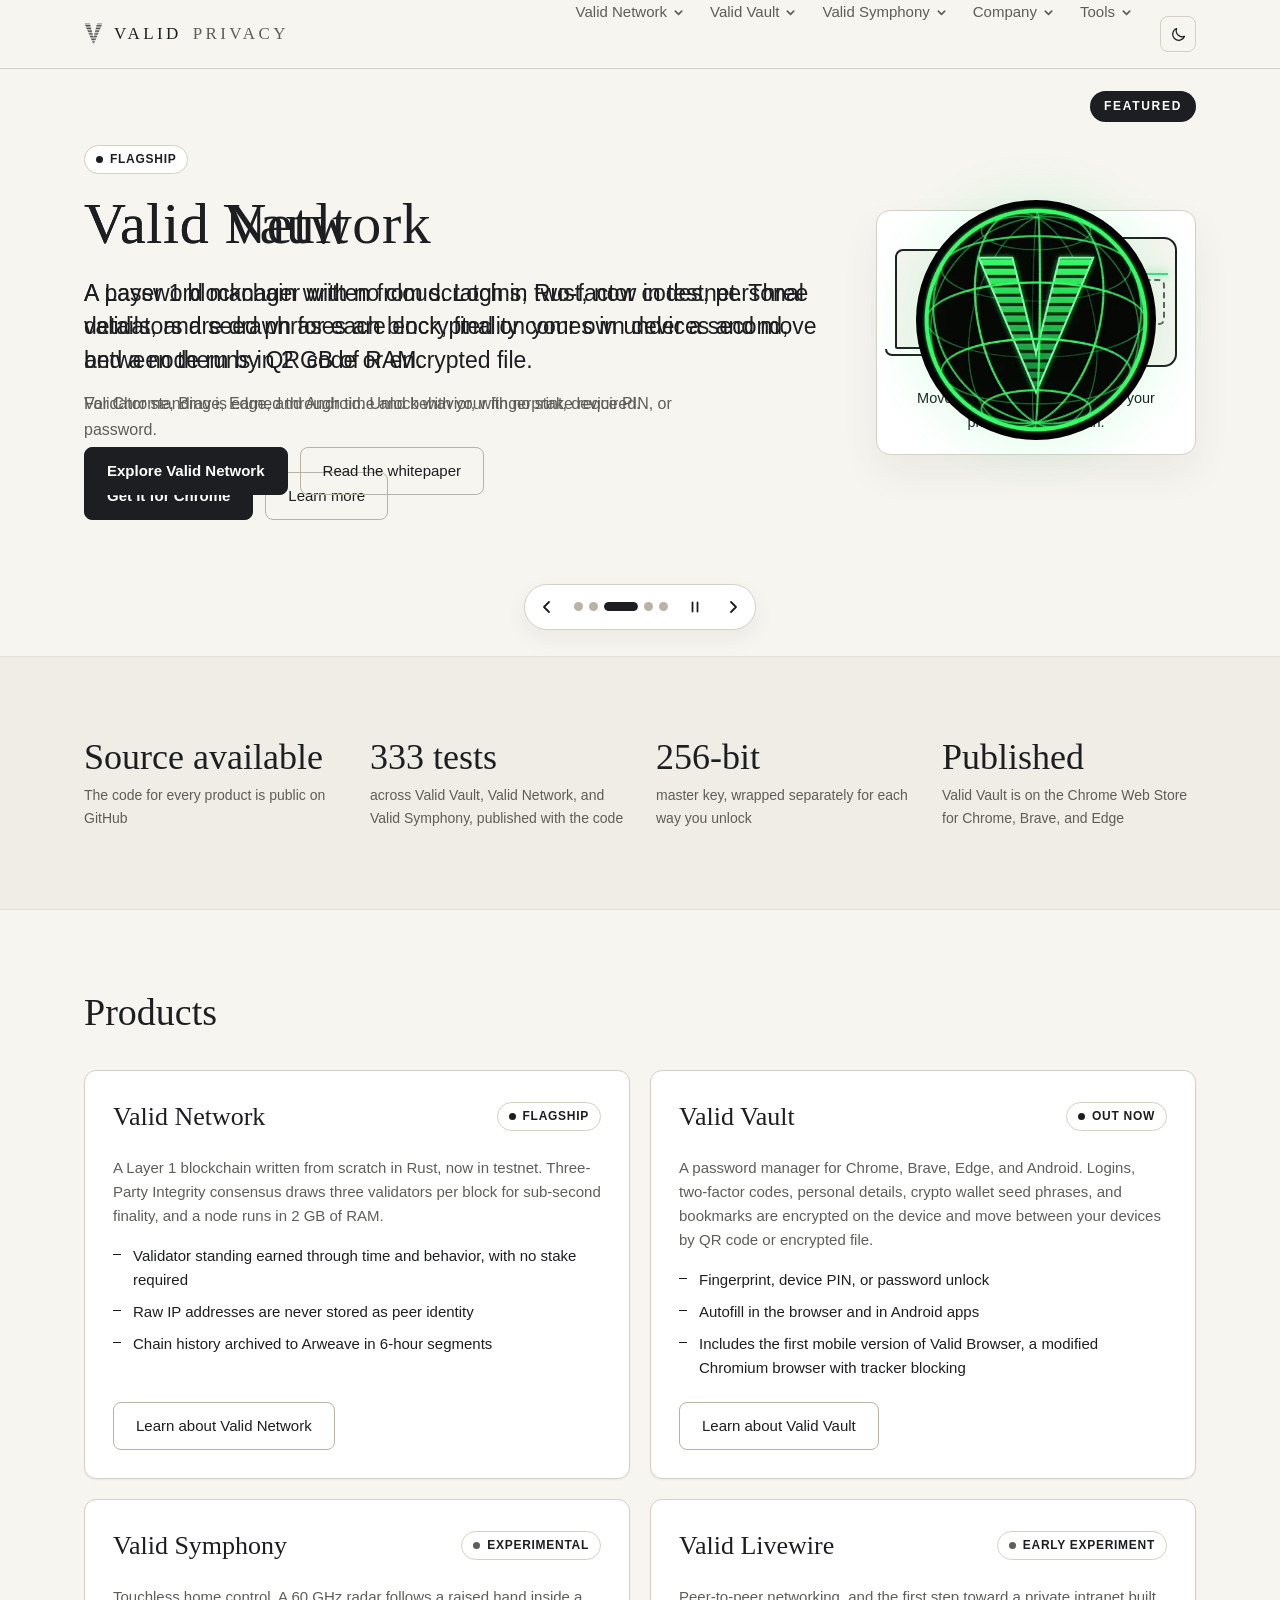
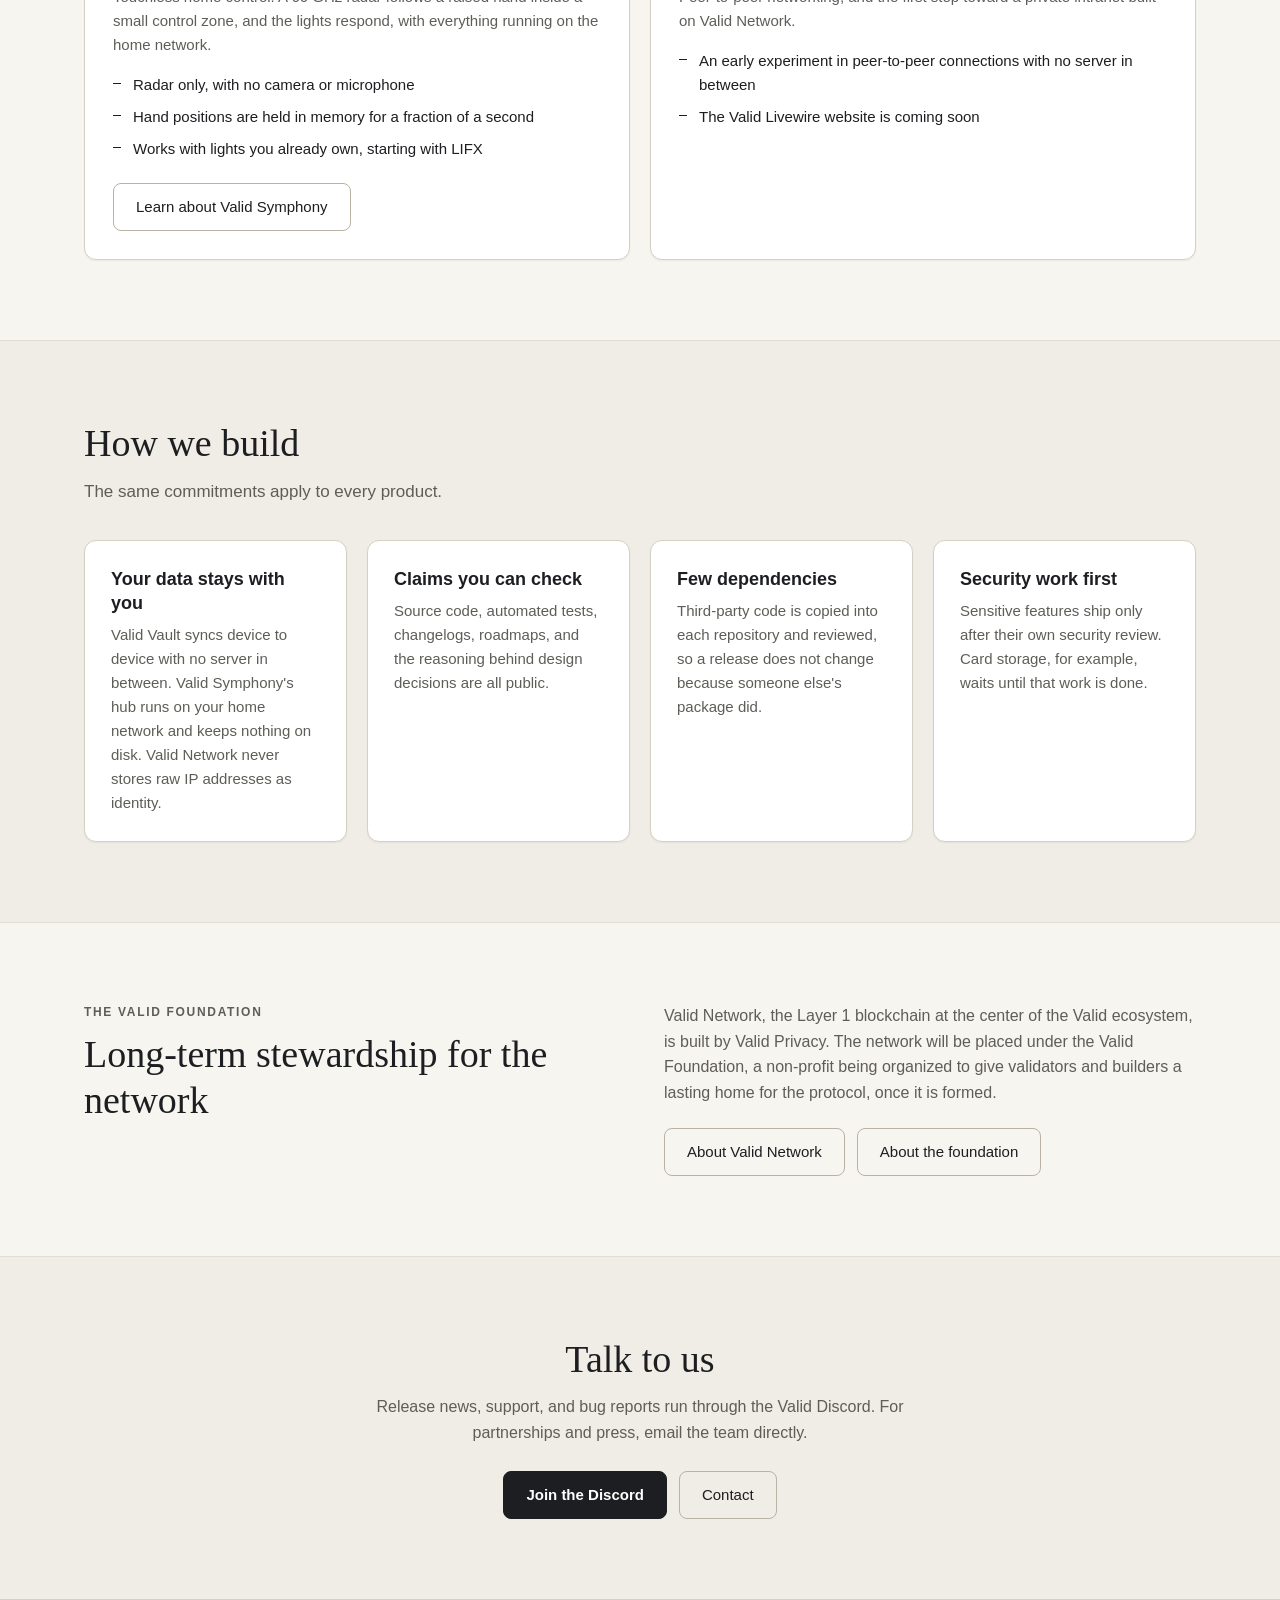
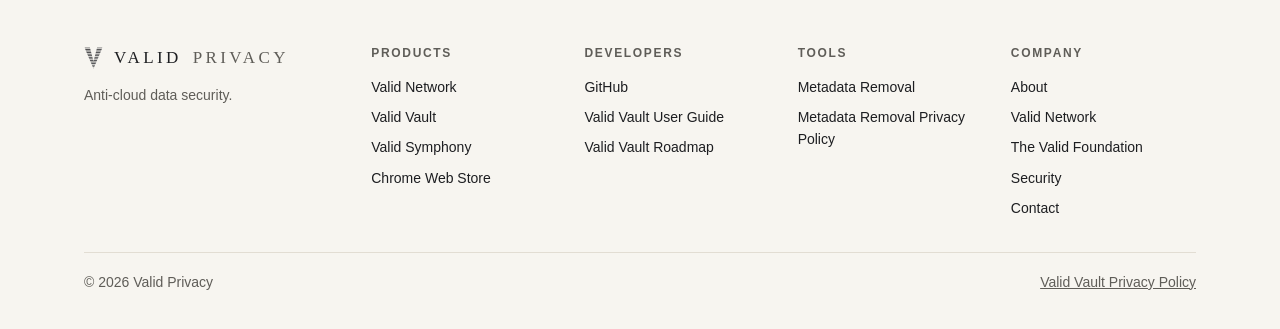
==== commit d1d6951c: "site: link Metadata Removal source, offline download Metadata Removal now has its own MIT repository" ====
--- a/index.html
+++ b/index.html
@@ -17,7 +17,7 @@
 <header class="site-head">
   <div class="wrap head-row">
     <a class="brand" href="index.html" aria-label="Valid Privacy home"><svg viewBox="0 0 342 403" aria-hidden="true"><use href="#vv-mark"/></svg>VALID <span class="brand-sub">PRIVACY</span></a>
-    <nav class="tabs" aria-label="Main"><details class="menu"><summary>Valid Network<svg viewBox="0 0 12 12" aria-hidden="true"><path d="M2.5 4.5 6 8l3.5-3.5"/></svg></summary><div class="menu-list"><a href="network.html">Overview</a><a href="network-whitepaper.html">Whitepaper</a><a href="network-litepaper.html">Litepaper</a><a href="network.html#privacy">Network Privacy</a><a href="https://github.com/validprivacy/valid-network" target="_blank" rel="noopener">Source Code</a></div></details><details class="menu"><summary>Valid Vault<svg viewBox="0 0 12 12" aria-hidden="true"><path d="M2.5 4.5 6 8l3.5-3.5"/></svg></summary><div class="menu-list"><a href="vault.html">Overview</a><a href="vault-guide.html">User Guide</a><a href="vault-privacy.html">Privacy Policy</a><a href="https://chromewebstore.google.com/detail/valid-vault-password-mana/fkpfaemmphmakebhejhaegjgcnieeoab" target="_blank" rel="noopener">Chrome Web Store</a><a href="https://github.com/validprivacy/valid-vault" target="_blank" rel="noopener">Source Code</a></div></details><details class="menu"><summary>Valid Symphony<svg viewBox="0 0 12 12" aria-hidden="true"><path d="M2.5 4.5 6 8l3.5-3.5"/></svg></summary><div class="menu-list"><a href="symphony.html">Overview</a><a href="symphony.html#principles">Principles</a><a href="https://github.com/validprivacy/valid-symphony" target="_blank" rel="noopener">Source Code</a></div></details><details class="menu"><summary>Company<svg viewBox="0 0 12 12" aria-hidden="true"><path d="M2.5 4.5 6 8l3.5-3.5"/></svg></summary><div class="menu-list"><a href="company.html">About</a><a href="company.html#security">Security</a><a href="company.html#contact">Contact</a></div></details><details class="menu"><summary>Tools<svg viewBox="0 0 12 12" aria-hidden="true"><path d="M2.5 4.5 6 8l3.5-3.5"/></svg></summary><div class="menu-list"><a href="metadata-removal.html">Metadata Removal</a><a href="metadata-removal-privacy.html">Metadata Removal Privacy Policy</a></div></details></nav>
+    <nav class="tabs" aria-label="Main"><details class="menu"><summary>Valid Network<svg viewBox="0 0 12 12" aria-hidden="true"><path d="M2.5 4.5 6 8l3.5-3.5"/></svg></summary><div class="menu-list"><a href="network.html">Overview</a><a href="network-whitepaper.html">Whitepaper</a><a href="network-litepaper.html">Litepaper</a><a href="network.html#privacy">Network Privacy</a><a href="https://github.com/validprivacy/valid-network" target="_blank" rel="noopener">Source Code</a></div></details><details class="menu"><summary>Valid Vault<svg viewBox="0 0 12 12" aria-hidden="true"><path d="M2.5 4.5 6 8l3.5-3.5"/></svg></summary><div class="menu-list"><a href="vault.html">Overview</a><a href="vault-guide.html">User Guide</a><a href="vault-privacy.html">Privacy Policy</a><a href="https://chromewebstore.google.com/detail/valid-vault-password-mana/fkpfaemmphmakebhejhaegjgcnieeoab" target="_blank" rel="noopener">Chrome Web Store</a><a href="https://github.com/validprivacy/valid-vault" target="_blank" rel="noopener">Source Code</a></div></details><details class="menu"><summary>Valid Symphony<svg viewBox="0 0 12 12" aria-hidden="true"><path d="M2.5 4.5 6 8l3.5-3.5"/></svg></summary><div class="menu-list"><a href="symphony.html">Overview</a><a href="symphony.html#principles">Principles</a><a href="https://github.com/validprivacy/valid-symphony" target="_blank" rel="noopener">Source Code</a></div></details><details class="menu"><summary>Company<svg viewBox="0 0 12 12" aria-hidden="true"><path d="M2.5 4.5 6 8l3.5-3.5"/></svg></summary><div class="menu-list"><a href="company.html">About</a><a href="company.html#security">Security</a><a href="company.html#contact">Contact</a></div></details><details class="menu"><summary>Tools<svg viewBox="0 0 12 12" aria-hidden="true"><path d="M2.5 4.5 6 8l3.5-3.5"/></svg></summary><div class="menu-list"><a href="metadata-removal.html">Metadata Removal</a><a href="metadata-removal-privacy.html">Metadata Removal Privacy Policy</a><a href="https://github.com/validprivacy/metadata-removal" target="_blank" rel="noopener">Metadata Removal Source Code</a></div></details></nav>
     <button class="icon-btn" type="button" data-theme-toggle aria-label="Switch to night mode" title="Switch between day and night"><span class="when-night"><svg viewBox="0 0 24 24" aria-hidden="true"><path d="M20.5 14.6A8.6 8.6 0 0 1 9.4 3.5a8.6 8.6 0 1 0 11.1 11.1z"/></svg></span><span class="when-day"><svg viewBox="0 0 24 24" aria-hidden="true"><circle cx="12" cy="12" r="4.2"/><path d="M12 2.5v2.2M12 19.3v2.2M4.6 4.6l1.6 1.6M17.8 17.8l1.6 1.6M2.5 12h2.2M19.3 12h2.2M4.6 19.4l1.6-1.6M17.8 6.2l1.6-1.6"/></svg></span></button>
   </div>
 </header>
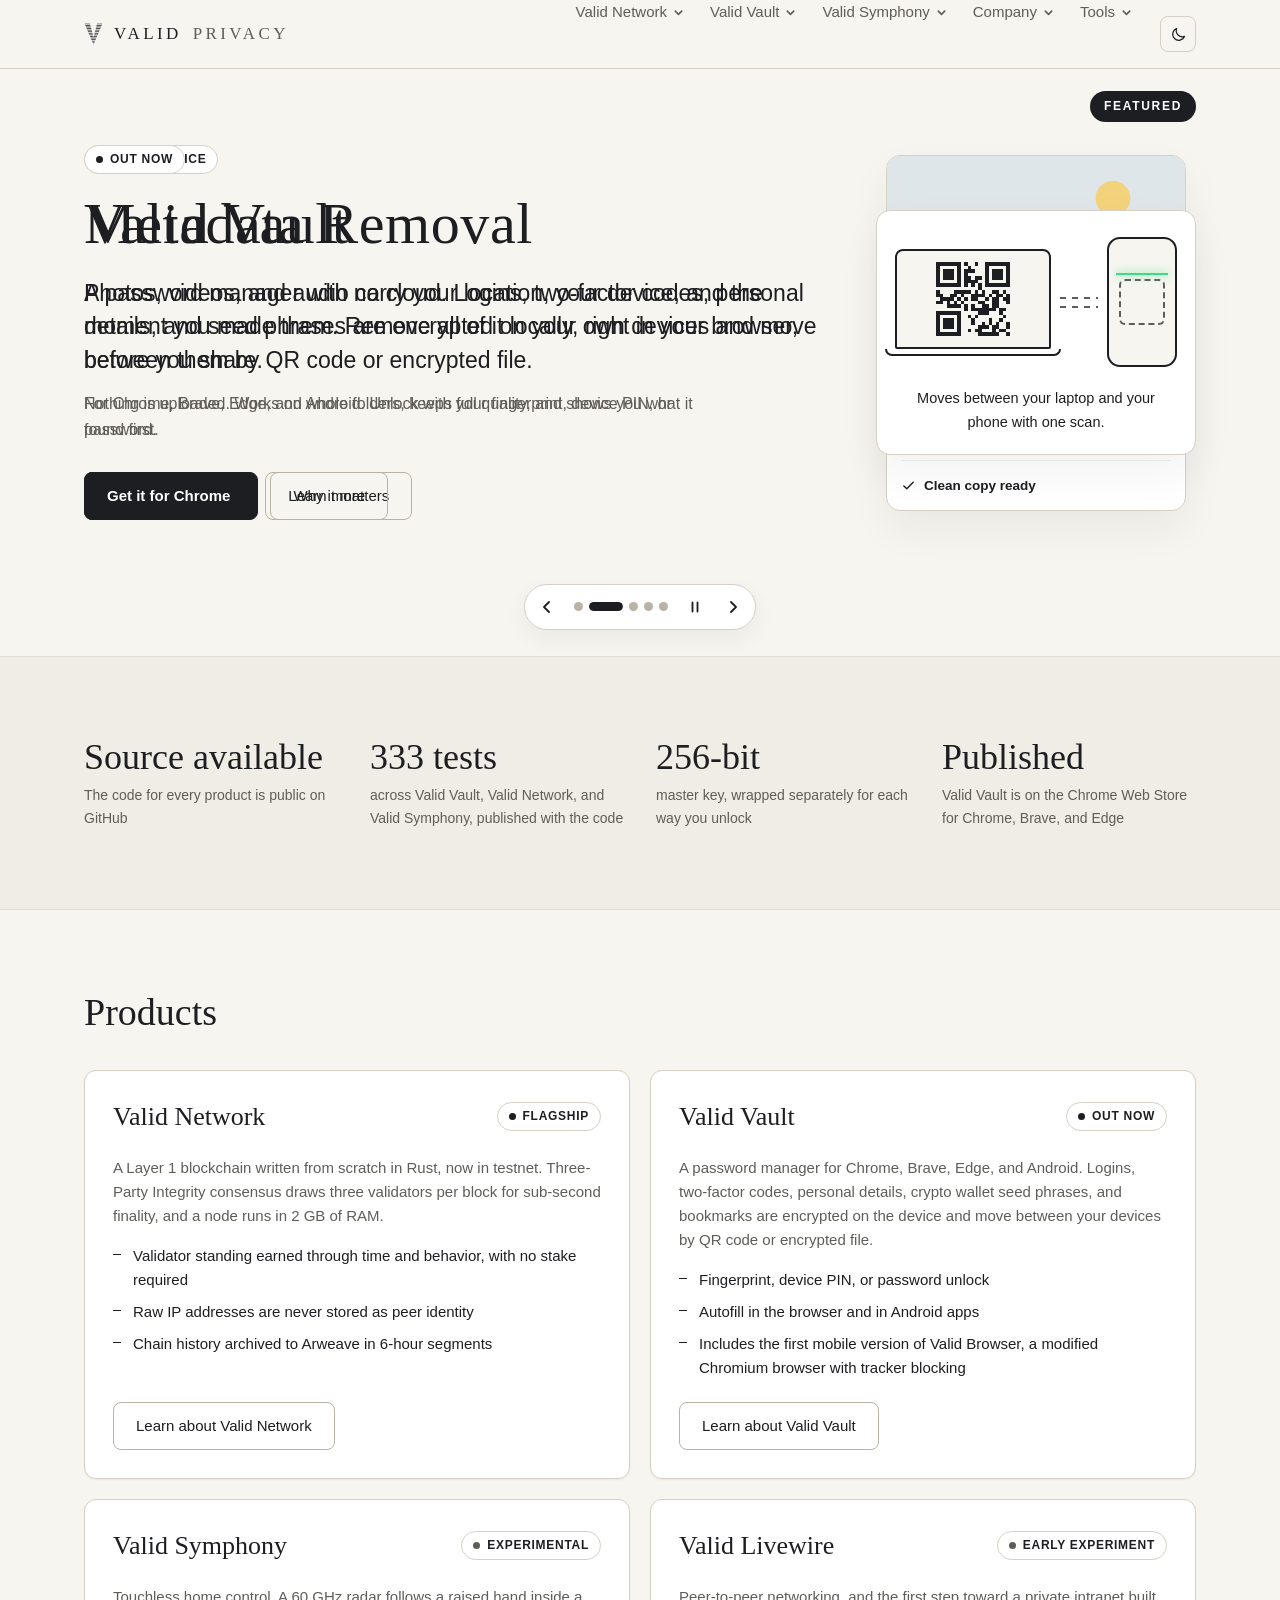
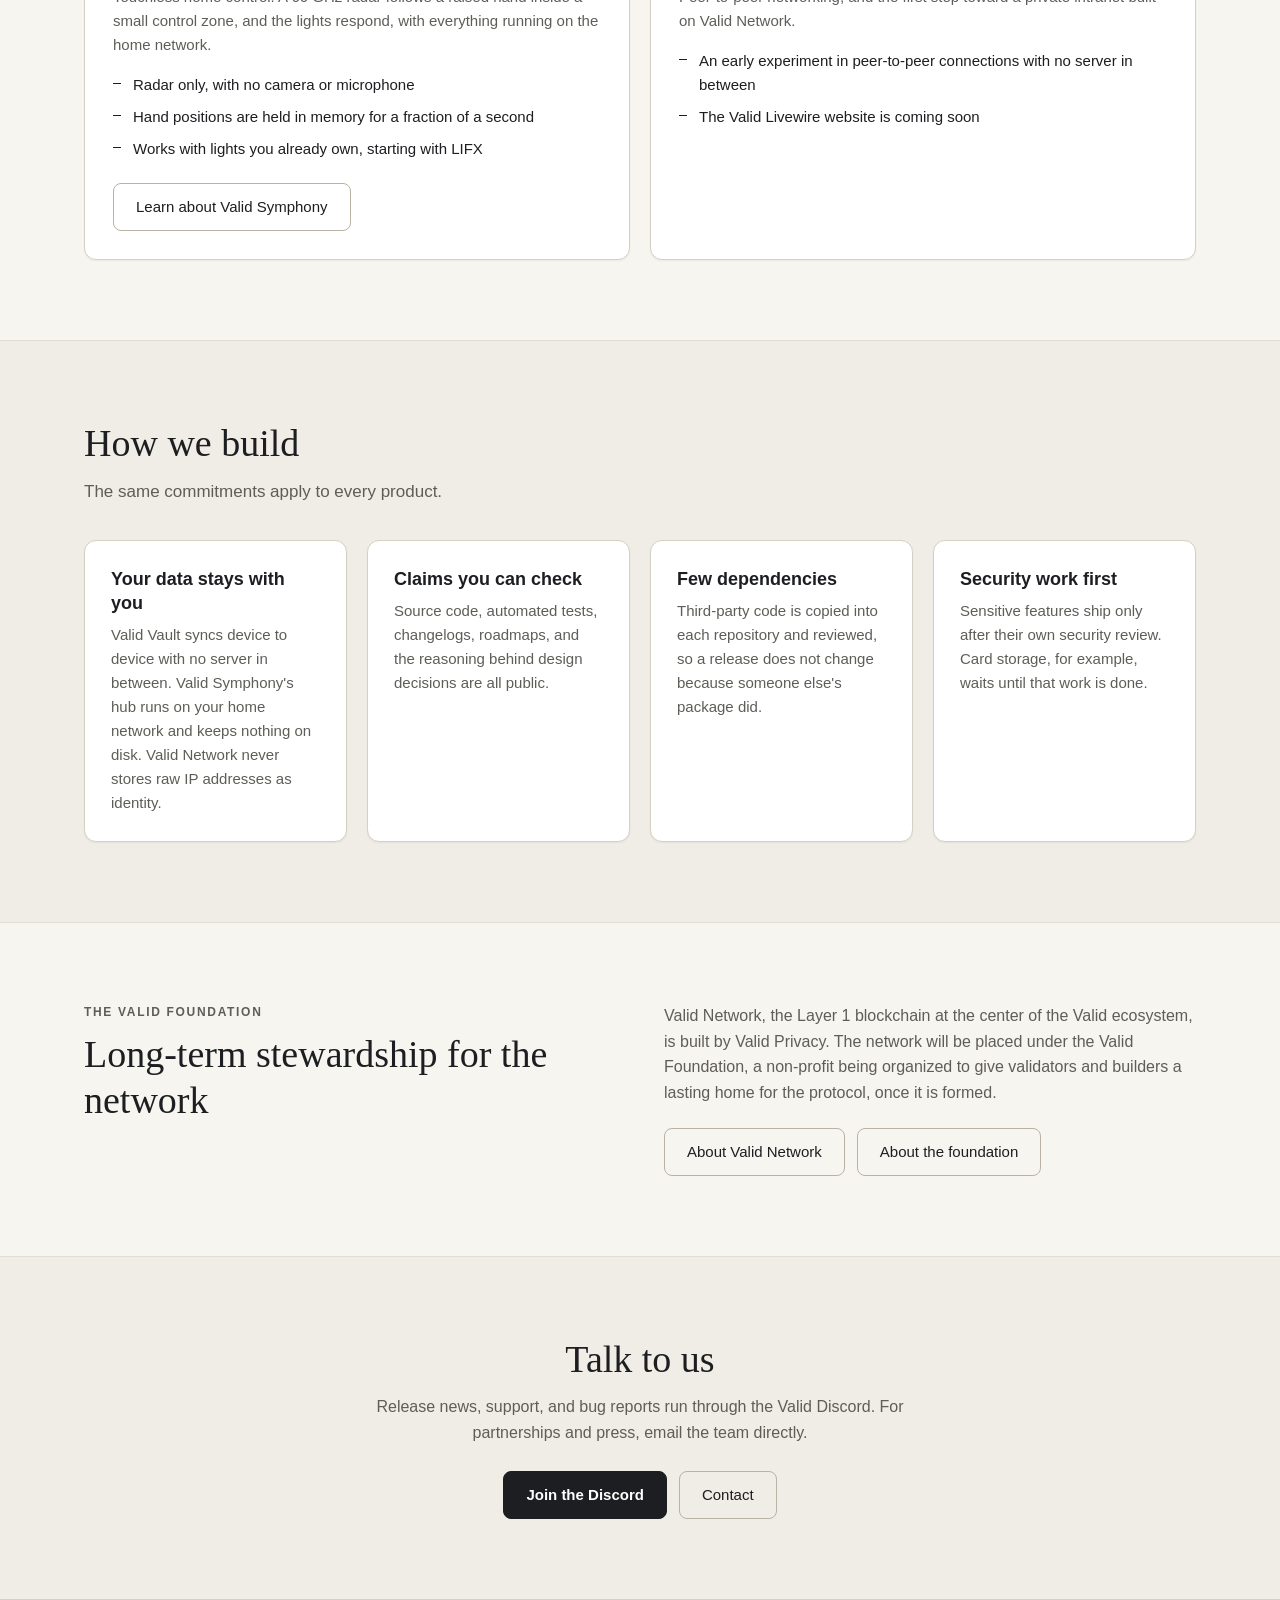
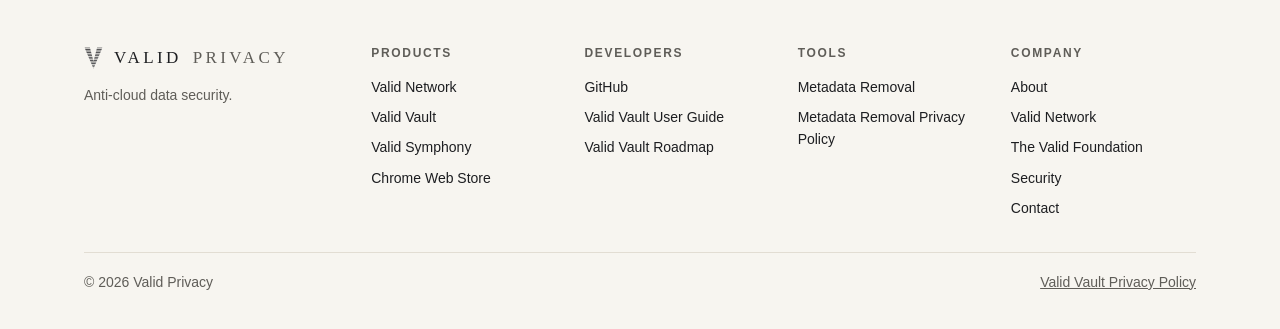
==== commit 9b471915: "site: sitemap, robots.txt, canonical and share tags" ====
--- a/index.html
+++ b/index.html
@@ -5,6 +5,12 @@
 <meta name="viewport" content="width=device-width, initial-scale=1">
 <title>Valid Privacy</title>
 <meta name="description" content="Valid Privacy builds anti-cloud data security: Valid Vault, Valid Symphony, and Valid Network.">
+<link rel="canonical" href="https://validprivacy.github.io/">
+<meta property="og:type" content="website">
+<meta property="og:site_name" content="Valid Privacy">
+<meta property="og:title" content="Valid Privacy">
+<meta property="og:description" content="Valid Privacy builds anti-cloud data security: Valid Vault, Valid Symphony, and Valid Network.">
+<meta property="og:url" content="https://validprivacy.github.io/">
 <meta name="color-scheme" content="light dark">
 <link rel="icon" type="image/png" sizes="32x32" href="favicon-32.png">
 <link rel="apple-touch-icon" href="apple-touch-icon.png">
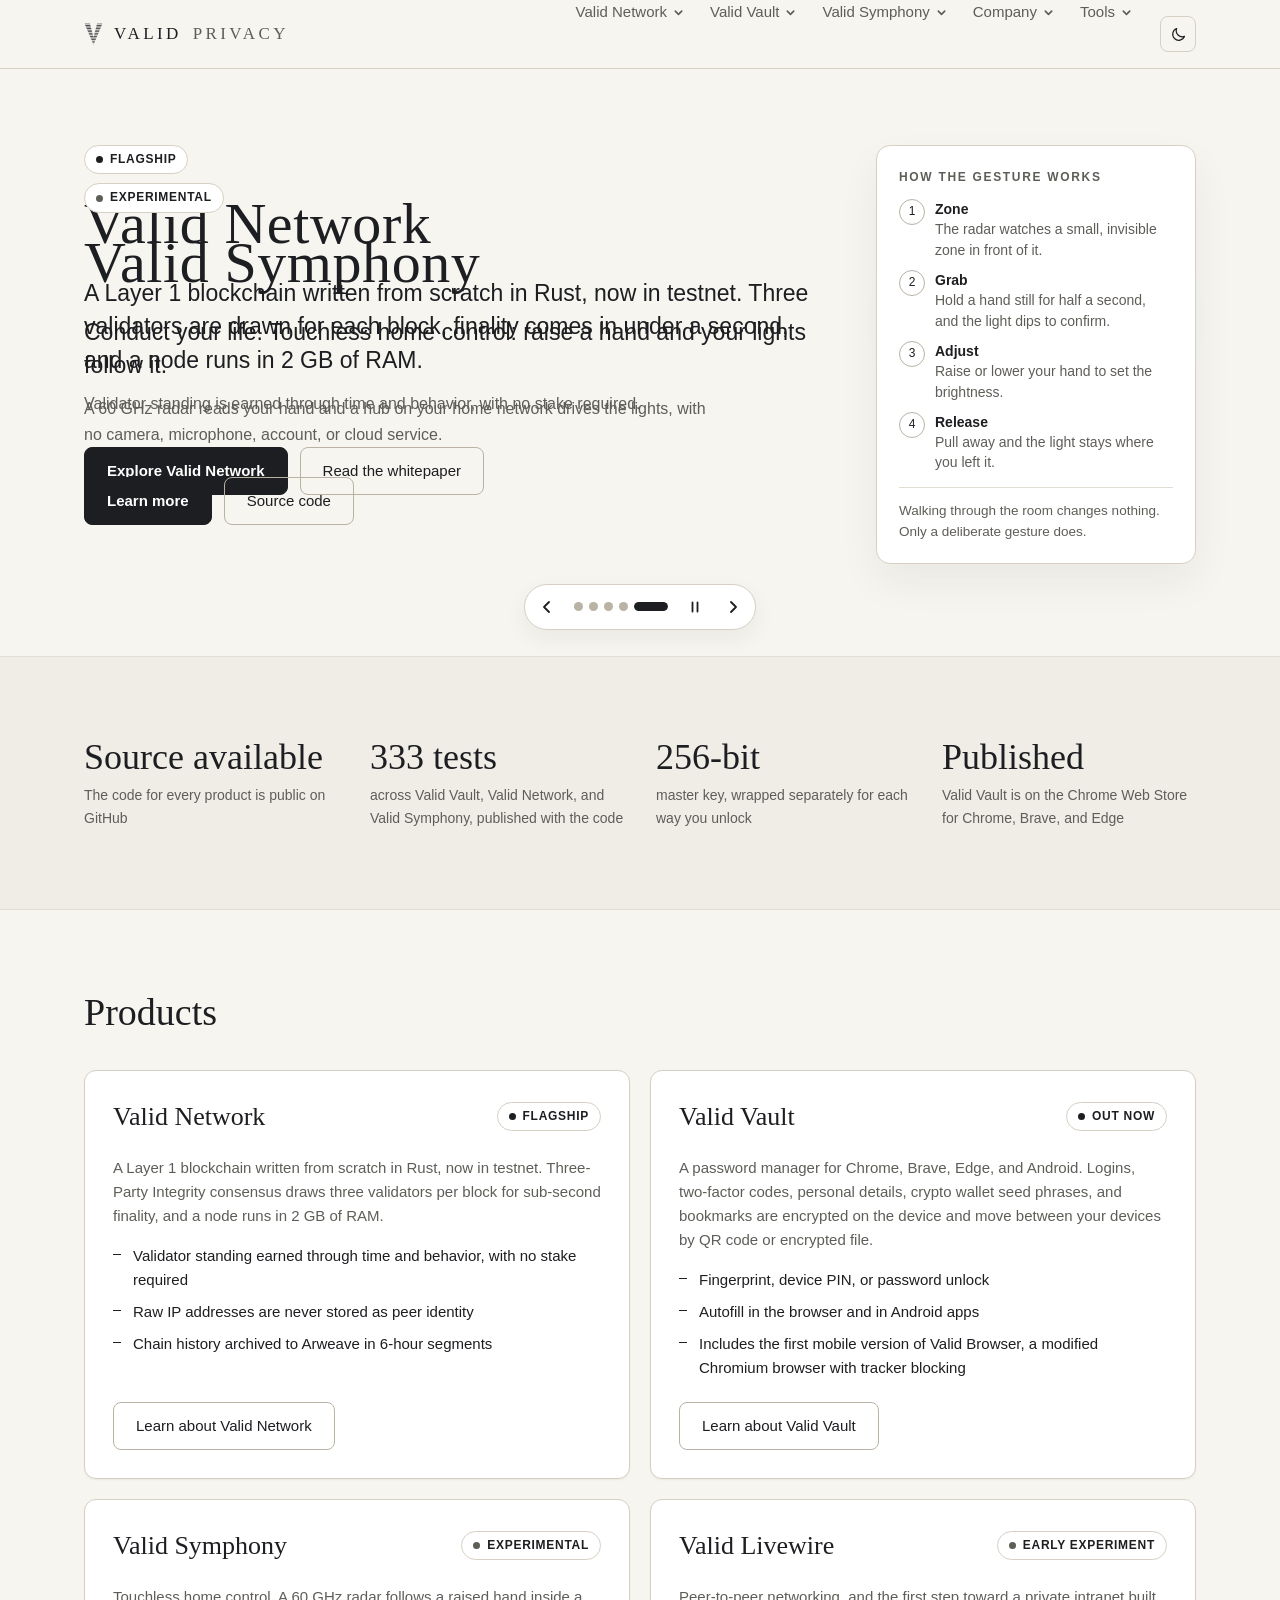
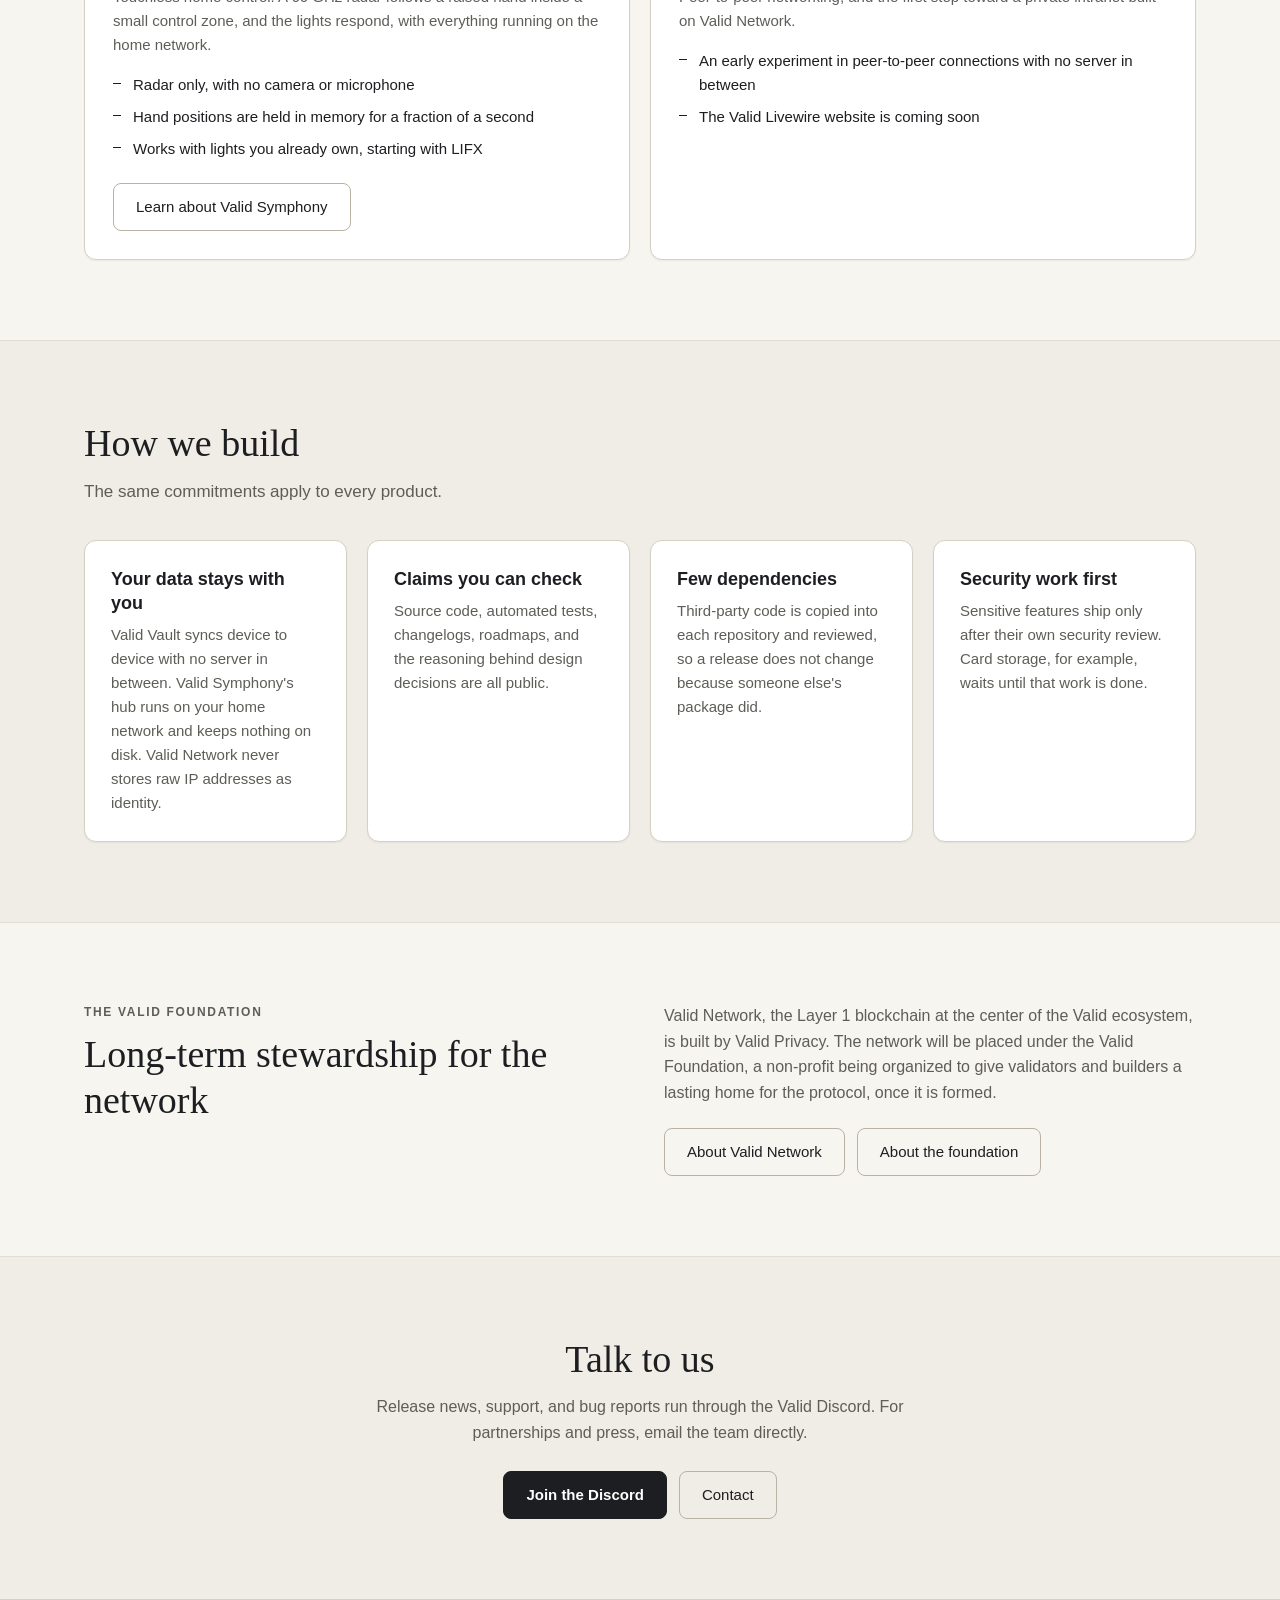
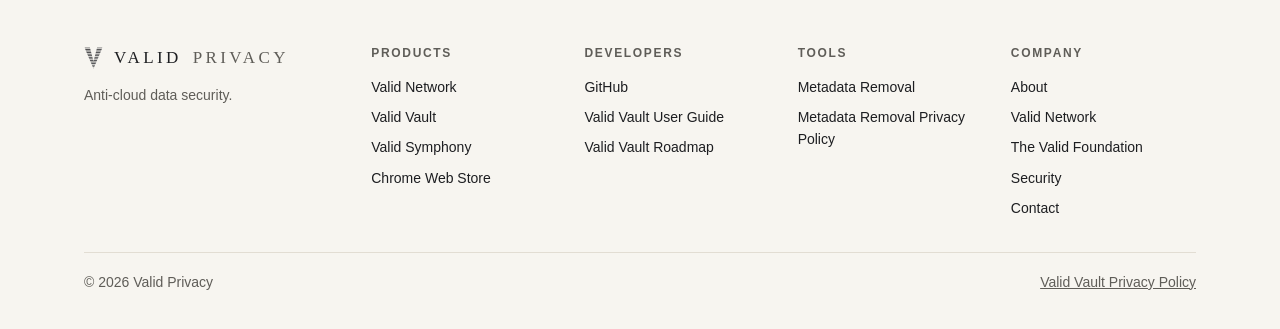
==== commit 4a990461: "site: search engine icons at 48, 96, and 192 pixels, plus favicon.ico" ====
--- a/index.html
+++ b/index.html
@@ -12,6 +12,10 @@
 <meta property="og:description" content="Valid Privacy builds anti-cloud data security: Valid Vault, Valid Symphony, and Valid Network.">
 <meta property="og:url" content="https://validprivacy.github.io/">
 <meta name="color-scheme" content="light dark">
+<link rel="icon" href="favicon.ico" sizes="any">
+<link rel="icon" type="image/png" sizes="192x192" href="favicon-192.png">
+<link rel="icon" type="image/png" sizes="96x96" href="favicon-96.png">
+<link rel="icon" type="image/png" sizes="48x48" href="favicon-48.png">
 <link rel="icon" type="image/png" sizes="32x32" href="favicon-32.png">
 <link rel="apple-touch-icon" href="apple-touch-icon.png">
 <link rel="stylesheet" href="site.css">
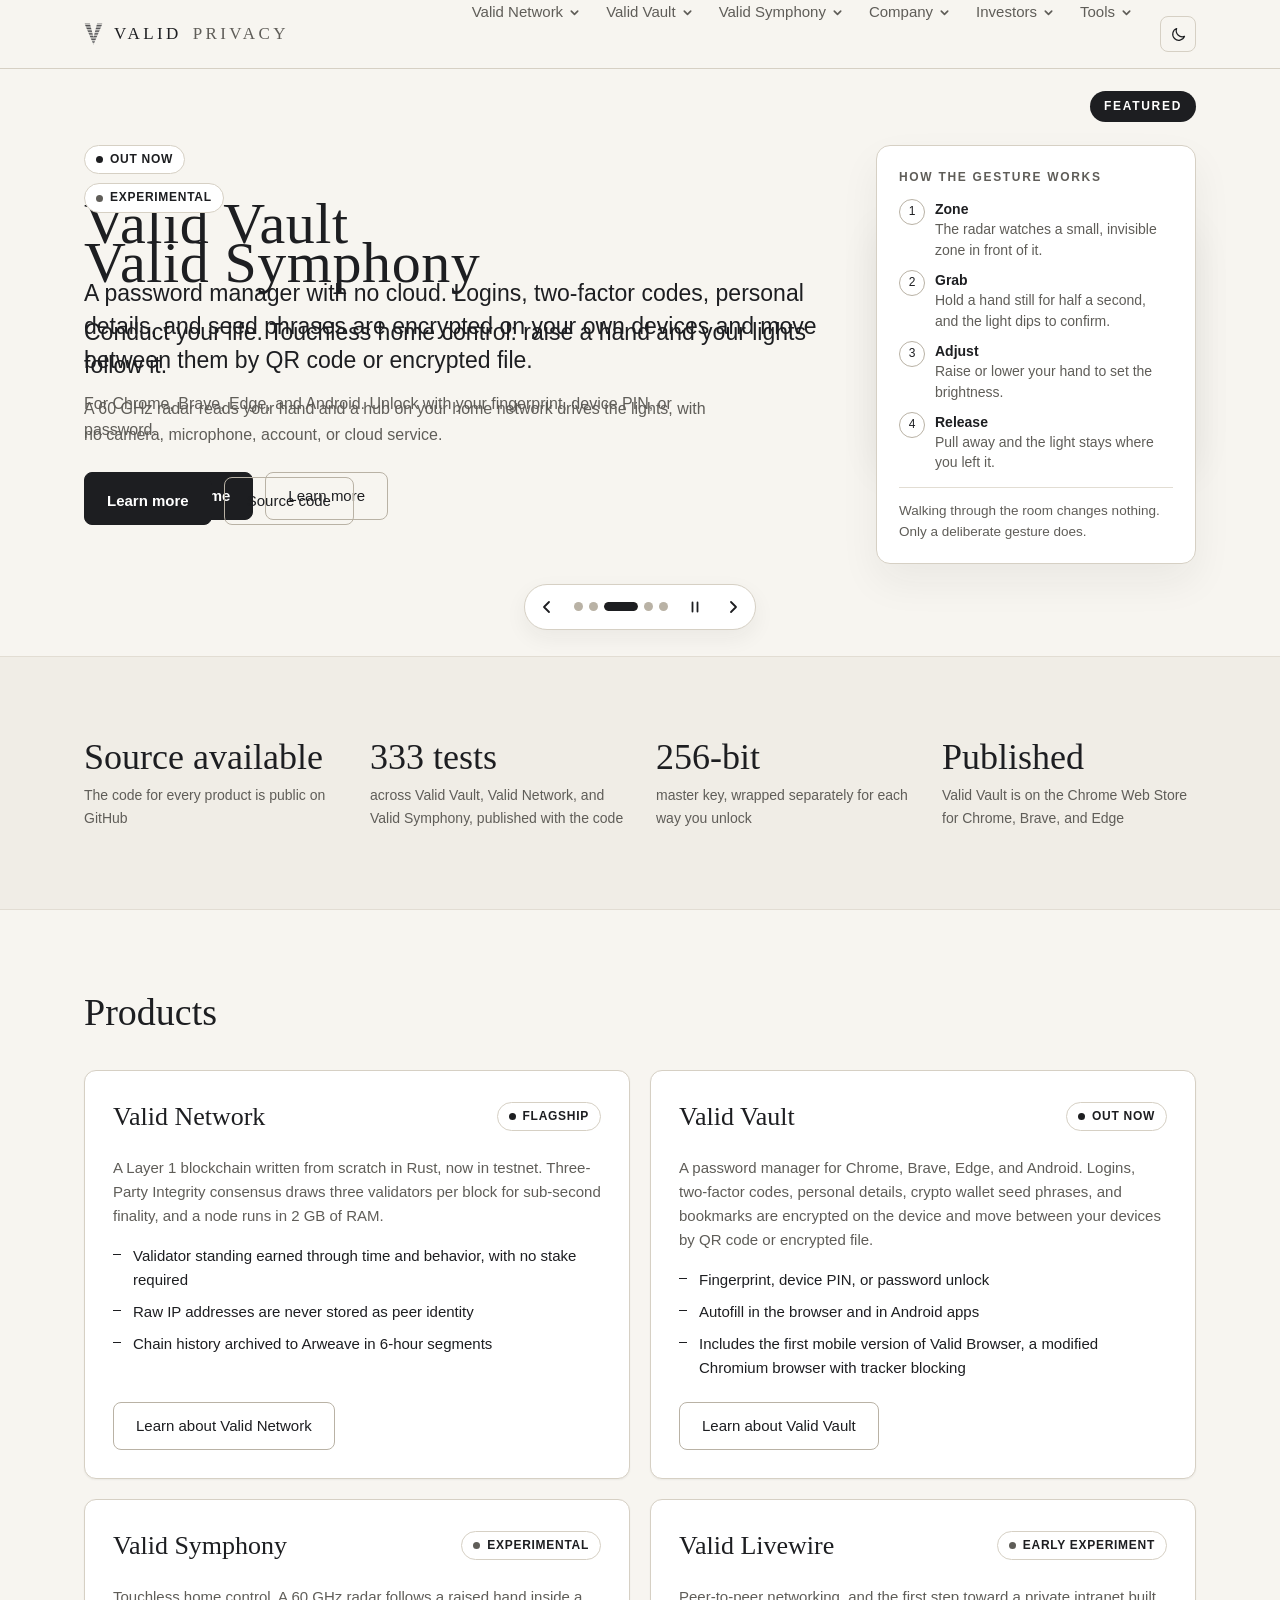
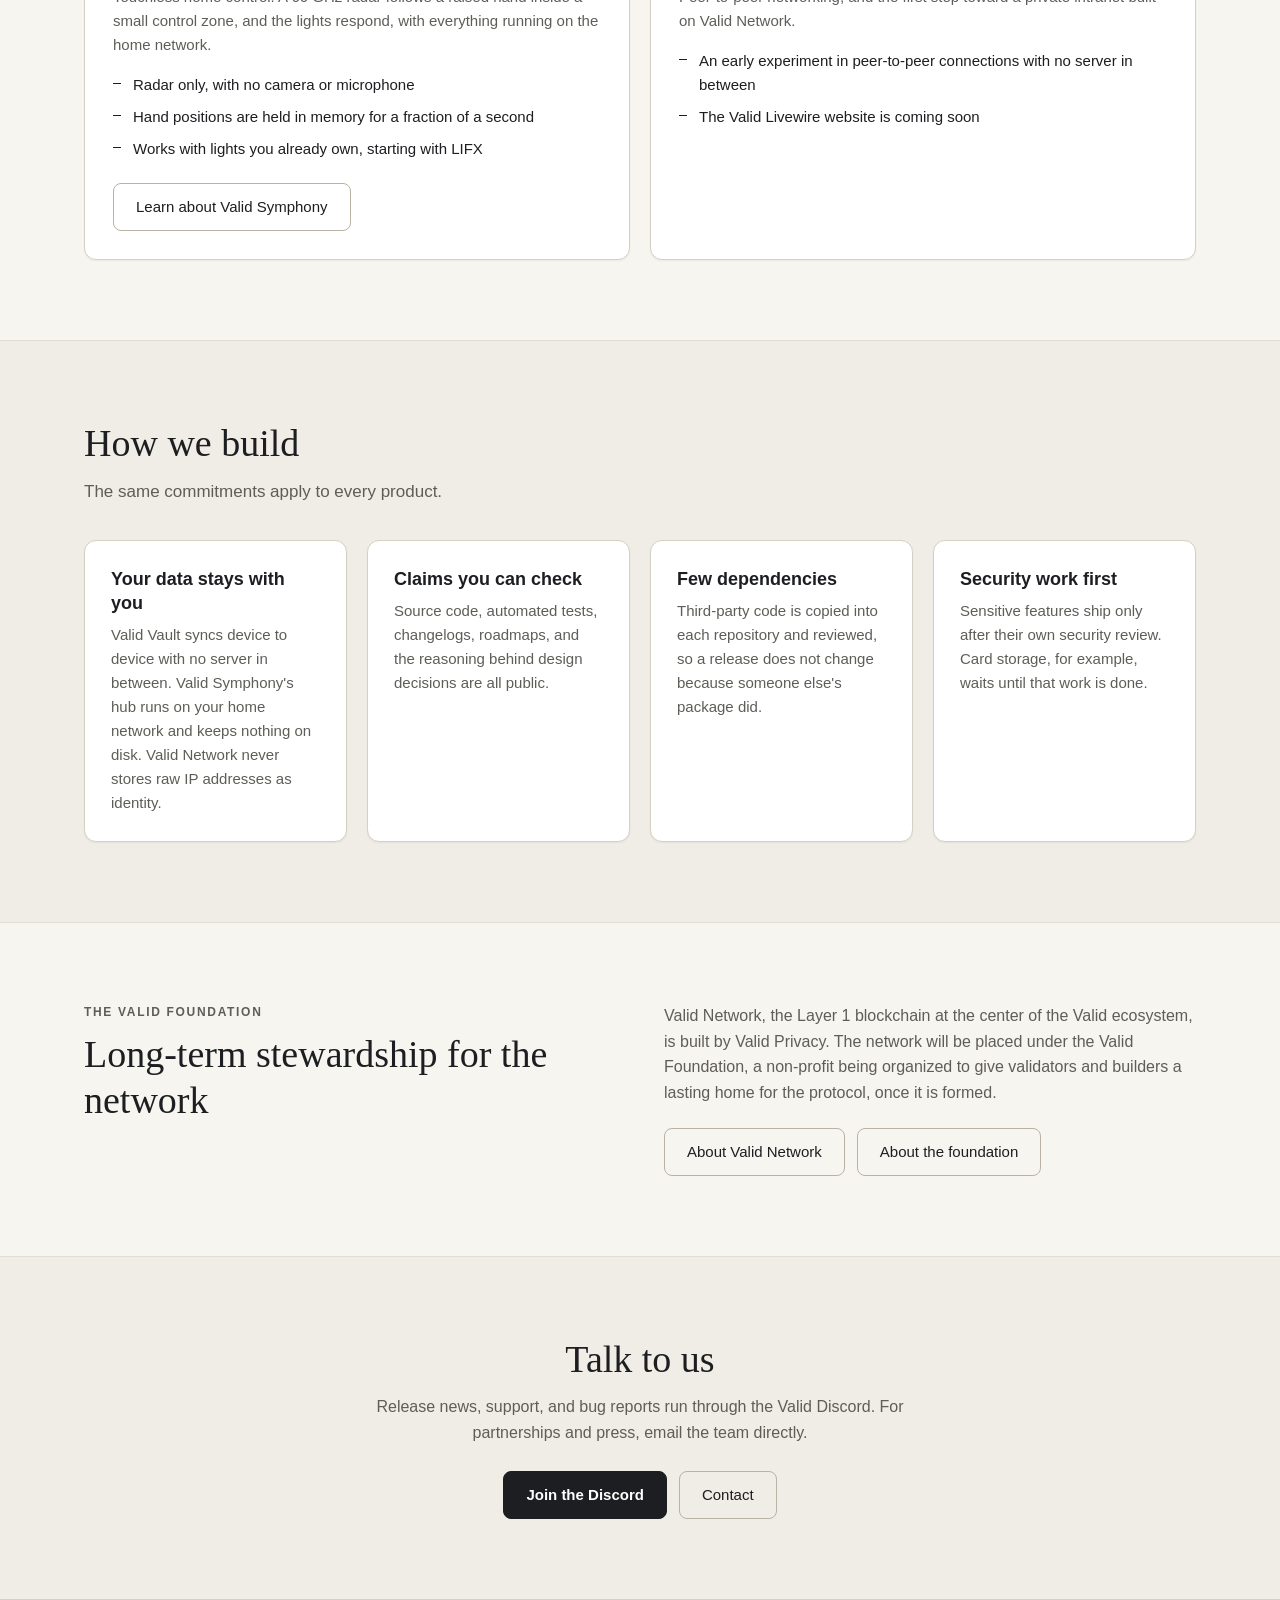
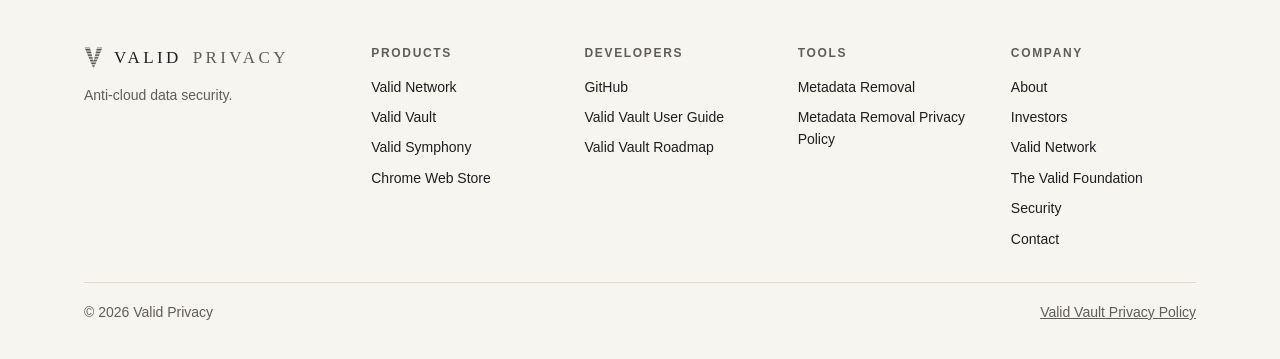
==== commit dff6208c: "Add Investors page with the Valid Vault Enterprise funding calculator New investors.html with usage " ====
--- a/index.html
+++ b/index.html
@@ -27,7 +27,7 @@
 <header class="site-head">
   <div class="wrap head-row">
     <a class="brand" href="index.html" aria-label="Valid Privacy home"><svg viewBox="0 0 342 403" aria-hidden="true"><use href="#vv-mark"/></svg>VALID <span class="brand-sub">PRIVACY</span></a>
-    <nav class="tabs" aria-label="Main"><details class="menu"><summary>Valid Network<svg viewBox="0 0 12 12" aria-hidden="true"><path d="M2.5 4.5 6 8l3.5-3.5"/></svg></summary><div class="menu-list"><a href="network.html">Overview</a><a href="network-whitepaper.html">Whitepaper</a><a href="network-litepaper.html">Litepaper</a><a href="network.html#privacy">Network Privacy</a><a href="https://github.com/validprivacy/valid-network" target="_blank" rel="noopener">Source Code</a></div></details><details class="menu"><summary>Valid Vault<svg viewBox="0 0 12 12" aria-hidden="true"><path d="M2.5 4.5 6 8l3.5-3.5"/></svg></summary><div class="menu-list"><a href="vault.html">Overview</a><a href="vault-guide.html">User Guide</a><a href="vault-privacy.html">Privacy Policy</a><a href="https://chromewebstore.google.com/detail/valid-vault-password-mana/fkpfaemmphmakebhejhaegjgcnieeoab" target="_blank" rel="noopener">Chrome Web Store</a><a href="https://github.com/validprivacy/valid-vault" target="_blank" rel="noopener">Source Code</a></div></details><details class="menu"><summary>Valid Symphony<svg viewBox="0 0 12 12" aria-hidden="true"><path d="M2.5 4.5 6 8l3.5-3.5"/></svg></summary><div class="menu-list"><a href="symphony.html">Overview</a><a href="symphony.html#principles">Principles</a><a href="https://github.com/validprivacy/valid-symphony" target="_blank" rel="noopener">Source Code</a></div></details><details class="menu"><summary>Company<svg viewBox="0 0 12 12" aria-hidden="true"><path d="M2.5 4.5 6 8l3.5-3.5"/></svg></summary><div class="menu-list"><a href="company.html">About</a><a href="company.html#security">Security</a><a href="company.html#contact">Contact</a></div></details><details class="menu"><summary>Tools<svg viewBox="0 0 12 12" aria-hidden="true"><path d="M2.5 4.5 6 8l3.5-3.5"/></svg></summary><div class="menu-list"><a href="metadata-removal.html">Metadata Removal</a><a href="metadata-removal-privacy.html">Metadata Removal Privacy Policy</a><a href="https://github.com/validprivacy/metadata-removal" target="_blank" rel="noopener">Metadata Removal Source Code</a></div></details></nav>
+    <nav class="tabs" aria-label="Main"><details class="menu"><summary>Valid Network<svg viewBox="0 0 12 12" aria-hidden="true"><path d="M2.5 4.5 6 8l3.5-3.5"/></svg></summary><div class="menu-list"><a href="network.html">Overview</a><a href="network-whitepaper.html">Whitepaper</a><a href="network-litepaper.html">Litepaper</a><a href="network.html#privacy">Network Privacy</a><a href="https://github.com/validprivacy/valid-network" target="_blank" rel="noopener">Source Code</a></div></details><details class="menu"><summary>Valid Vault<svg viewBox="0 0 12 12" aria-hidden="true"><path d="M2.5 4.5 6 8l3.5-3.5"/></svg></summary><div class="menu-list"><a href="vault.html">Overview</a><a href="vault-guide.html">User Guide</a><a href="vault-privacy.html">Privacy Policy</a><a href="https://chromewebstore.google.com/detail/valid-vault-password-mana/fkpfaemmphmakebhejhaegjgcnieeoab" target="_blank" rel="noopener">Chrome Web Store</a><a href="https://github.com/validprivacy/valid-vault" target="_blank" rel="noopener">Source Code</a></div></details><details class="menu"><summary>Valid Symphony<svg viewBox="0 0 12 12" aria-hidden="true"><path d="M2.5 4.5 6 8l3.5-3.5"/></svg></summary><div class="menu-list"><a href="symphony.html">Overview</a><a href="symphony.html#principles">Principles</a><a href="https://github.com/validprivacy/valid-symphony" target="_blank" rel="noopener">Source Code</a></div></details><details class="menu"><summary>Company<svg viewBox="0 0 12 12" aria-hidden="true"><path d="M2.5 4.5 6 8l3.5-3.5"/></svg></summary><div class="menu-list"><a href="company.html">About</a><a href="company.html#security">Security</a><a href="company.html#contact">Contact</a></div></details><details class="menu"><summary>Investors<svg viewBox="0 0 12 12" aria-hidden="true"><path d="M2.5 4.5 6 8l3.5-3.5"/></svg></summary><div class="menu-list"><a href="investors.html">Overview</a><a href="investors.html#vault">Valid Vault Enterprise</a></div></details><details class="menu"><summary>Tools<svg viewBox="0 0 12 12" aria-hidden="true"><path d="M2.5 4.5 6 8l3.5-3.5"/></svg></summary><div class="menu-list"><a href="metadata-removal.html">Metadata Removal</a><a href="metadata-removal-privacy.html">Metadata Removal Privacy Policy</a><a href="https://github.com/validprivacy/metadata-removal" target="_blank" rel="noopener">Metadata Removal Source Code</a></div></details></nav>
     <button class="icon-btn" type="button" data-theme-toggle aria-label="Switch to night mode" title="Switch between day and night"><span class="when-night"><svg viewBox="0 0 24 24" aria-hidden="true"><path d="M20.5 14.6A8.6 8.6 0 0 1 9.4 3.5a8.6 8.6 0 1 0 11.1 11.1z"/></svg></span><span class="when-day"><svg viewBox="0 0 24 24" aria-hidden="true"><circle cx="12" cy="12" r="4.2"/><path d="M12 2.5v2.2M12 19.3v2.2M4.6 4.6l1.6 1.6M17.8 17.8l1.6 1.6M2.5 12h2.2M19.3 12h2.2M4.6 19.4l1.6-1.6M17.8 6.2l1.6-1.6"/></svg></span></button>
   </div>
 </header>
@@ -234,7 +234,7 @@
       </div>
       <div>
         <h4>Company</h4>
-        <ul><li><a href="company.html">About</a></li><li><a href="network.html">Valid Network</a></li><li><a href="network.html#foundation">The Valid Foundation</a></li><li><a href="company.html#security">Security</a></li><li><a href="company.html#contact">Contact</a></li></ul>
+        <ul><li><a href="company.html">About</a></li><li><a href="investors.html">Investors</a></li><li><a href="network.html">Valid Network</a></li><li><a href="network.html#foundation">The Valid Foundation</a></li><li><a href="company.html#security">Security</a></li><li><a href="company.html#contact">Contact</a></li></ul>
       </div>
     </div>
     <div class="foot-base"><span>&copy; 2026 Valid Privacy</span><span><a href="vault-privacy.html">Valid Vault Privacy Policy</a></span></div>
--- a/site.css
+++ b/site.css
@@ -405,3 +405,66 @@
   .feature-panel { display: none; }
   .slide-flag { top: 14px; }
 }
+
+.invest-h { margin-bottom: 14px; }
+.invest-steps { list-style: none; counter-reset: step; display: grid; gap: 10px; margin: 0 0 22px; max-width: 46em; }
+.invest-steps li { counter-increment: step; position: relative; padding-left: 38px; color: var(--text-dim); }
+.invest-steps li::before { content: counter(step); position: absolute; left: 0; top: 0; width: 26px; height: 26px; border-radius: 50%; border: 1px solid var(--border-strong); display: grid; place-items: center; font-size: 13px; color: var(--text); }
+.invest-steps strong { color: var(--text); }
+.invest-note { margin-bottom: 28px; max-width: 52em; }
+.calc { --c-panel: var(--bg-raise); --c-ink: var(--text); --c-muted: var(--text-dim); --c-line: var(--border); --c-track: var(--bg-alt); --c-accent: var(--text); --c-good: #2f7a52; --c-bad: #a3392f; display: grid; gap: 20px; font-size: 15px; }
+:root[data-theme="dark"] .calc { --c-good: #5fc08c; --c-bad: #e07a6e; }
+.calc-fund { background: var(--c-panel); border: 1px solid var(--c-line); border-radius: 12px; padding: 16px 20px; display: grid; grid-template-columns: auto minmax(0, 1fr); gap: 6px 16px; align-items: center; }
+.calc-fund label { font-size: 12px; font-weight: 600; letter-spacing: 0.14em; text-transform: uppercase; color: var(--c-muted); }
+.calc-fund output { justify-self: end; font-family: var(--font-brand); font-size: 30px; color: var(--c-ink); font-variant-numeric: tabular-nums; }
+.calc-fund input { grid-column: 1 / -1; width: 100%; accent-color: var(--c-accent); }
+.calc-fund-scale { grid-column: 1 / -1; position: relative; height: 16px; font-size: 12px; color: var(--c-muted); }
+.calc-fund-scale span { position: absolute; transform: translateX(-50%); white-space: nowrap; }
+.calc-fund-scale span:first-child { transform: none; left: 0; }
+.calc-fund-scale span:last-child { transform: none; right: 0; }
+.calc-topbar { display: grid; grid-template-columns: minmax(0, 1fr) minmax(0, 1fr); gap: 20px; align-items: stretch; }
+.calc-raise { border: 2px solid var(--c-ink); border-radius: 12px; padding: 18px 20px; display: grid; gap: 8px; align-content: start; background: var(--c-panel); min-width: 0; }
+.calc-raise.calc-quiet { border-width: 1px; border-color: var(--c-line); }
+.calc-k { font-size: 12px; font-weight: 600; letter-spacing: 0.14em; text-transform: uppercase; color: var(--c-muted); }
+.calc-v { font-family: var(--font-brand); font-size: clamp(30px, 4vw, 40px); line-height: 1.1; color: var(--c-ink); font-variant-numeric: tabular-nums; overflow-wrap: anywhere; }
+.calc-quiet .calc-v { font-size: clamp(26px, 3.2vw, 32px); }
+.calc-s { color: var(--c-muted); font-size: 14px; }
+.calc-terms { display: grid; grid-template-columns: repeat(3, minmax(0, 1fr)); gap: 12px; margin-top: 4px; }
+.calc-terms div { border-top: 1px solid var(--c-line); padding-top: 10px; display: grid; gap: 2px; min-width: 0; align-content: start; }
+.calc-terms span, .calc-terms small { color: var(--c-muted); font-size: 13px; }
+.calc-terms b { font-size: 20px; font-weight: 600; color: var(--c-ink); font-variant-numeric: tabular-nums; overflow-wrap: anywhere; }
+.calc-grid { display: grid; grid-template-columns: minmax(0, 1fr) minmax(0, 1.2fr); gap: 20px; align-items: start; }
+.calc-panel { background: var(--c-panel); border: 1px solid var(--c-line); border-radius: 12px; padding: 20px; display: grid; gap: 16px; min-width: 0; }
+.calc-h { font-family: var(--font-brand); font-weight: 400; font-size: 22px; }
+.calc-group { display: grid; gap: 14px; }
+.calc-group + .calc-group { border-top: 1px solid var(--c-line); padding-top: 16px; }
+.calc-gh { font-size: 12px; font-weight: 600; letter-spacing: 0.14em; text-transform: uppercase; color: var(--c-muted); }
+.calc-ctl { display: grid; grid-template-columns: minmax(0, 1fr) 124px; gap: 4px 12px; align-items: center; }
+.calc-ctl label { font-weight: 500; font-size: 15px; }
+.calc-ctl input[type="range"] { grid-column: 1 / -1; width: 100%; accent-color: var(--c-accent); }
+.calc-hint { grid-column: 1 / -1; color: var(--c-muted); font-size: 13px; margin-top: -2px; }
+.calc-num { display: flex; align-items: center; border: 1px solid var(--c-line); border-radius: 8px; background: var(--bg); padding: 0 8px; }
+.calc-num em { font-style: normal; color: var(--c-muted); }
+.calc-num input { width: 100%; min-width: 0; border: 0; background: transparent; color: var(--c-ink); font: inherit; font-variant-numeric: tabular-nums; text-align: right; padding: 7px 2px; }
+.calc-num input:focus-visible, .calc-fund input:focus-visible, .calc-ctl input[type="range"]:focus-visible { outline: 2px solid var(--focus); outline-offset: 2px; }
+.calc-sub-h { font-size: 12px; font-weight: 600; letter-spacing: 0.14em; text-transform: uppercase; color: var(--c-muted); margin-top: 4px; }
+.calc-years-wrap { overflow-x: auto; }
+.calc-years { width: 100%; min-width: 480px; border-collapse: collapse; font-size: 14px; font-variant-numeric: tabular-nums; }
+.calc-years th, .calc-years td { padding: 7px 5px; border-bottom: 1px solid var(--faint); text-align: right; white-space: nowrap; }
+.calc-years th:first-child, .calc-years td:first-child { text-align: left; padding-left: 0; }
+.calc-years thead th { color: var(--c-muted); font-size: 12px; font-weight: 600; letter-spacing: 0.1em; text-transform: uppercase; }
+.calc-legend { display: flex; flex-wrap: wrap; gap: 6px 18px; font-size: 13px; color: var(--c-muted); }
+.calc-legend i { display: inline-block; width: 18px; height: 3px; border-radius: 2px; vertical-align: middle; margin-right: 6px; }
+.calc-swatch-good { background: var(--c-good); }
+.calc-swatch-cash { background: var(--c-accent); }
+.calc-chart { width: 100%; overflow-x: auto; }
+.calc-chart svg { display: block; width: 100%; min-width: 320px; height: auto; }
+.calc-breakdown { width: 100%; border-collapse: collapse; font-variant-numeric: tabular-nums; }
+.calc-breakdown td { padding: 6px 0; border-bottom: 1px solid var(--faint); }
+.calc-breakdown td:last-child { text-align: right; }
+.calc-breakdown tr:last-child td { border-bottom: 0; font-weight: 600; }
+.calc-facts { padding-left: 20px; display: grid; gap: 4px; color: var(--c-ink); }
+.calc-note { color: var(--c-muted); font-size: 13.5px; }
+.calc-note a { color: var(--c-ink); }
+@media (max-width: 900px) { .calc-topbar, .calc-grid { grid-template-columns: minmax(0, 1fr); } }
+@media (max-width: 520px) { .calc-terms { grid-template-columns: minmax(0, 1fr); } .calc-ctl { grid-template-columns: minmax(0, 1fr) 110px; } }
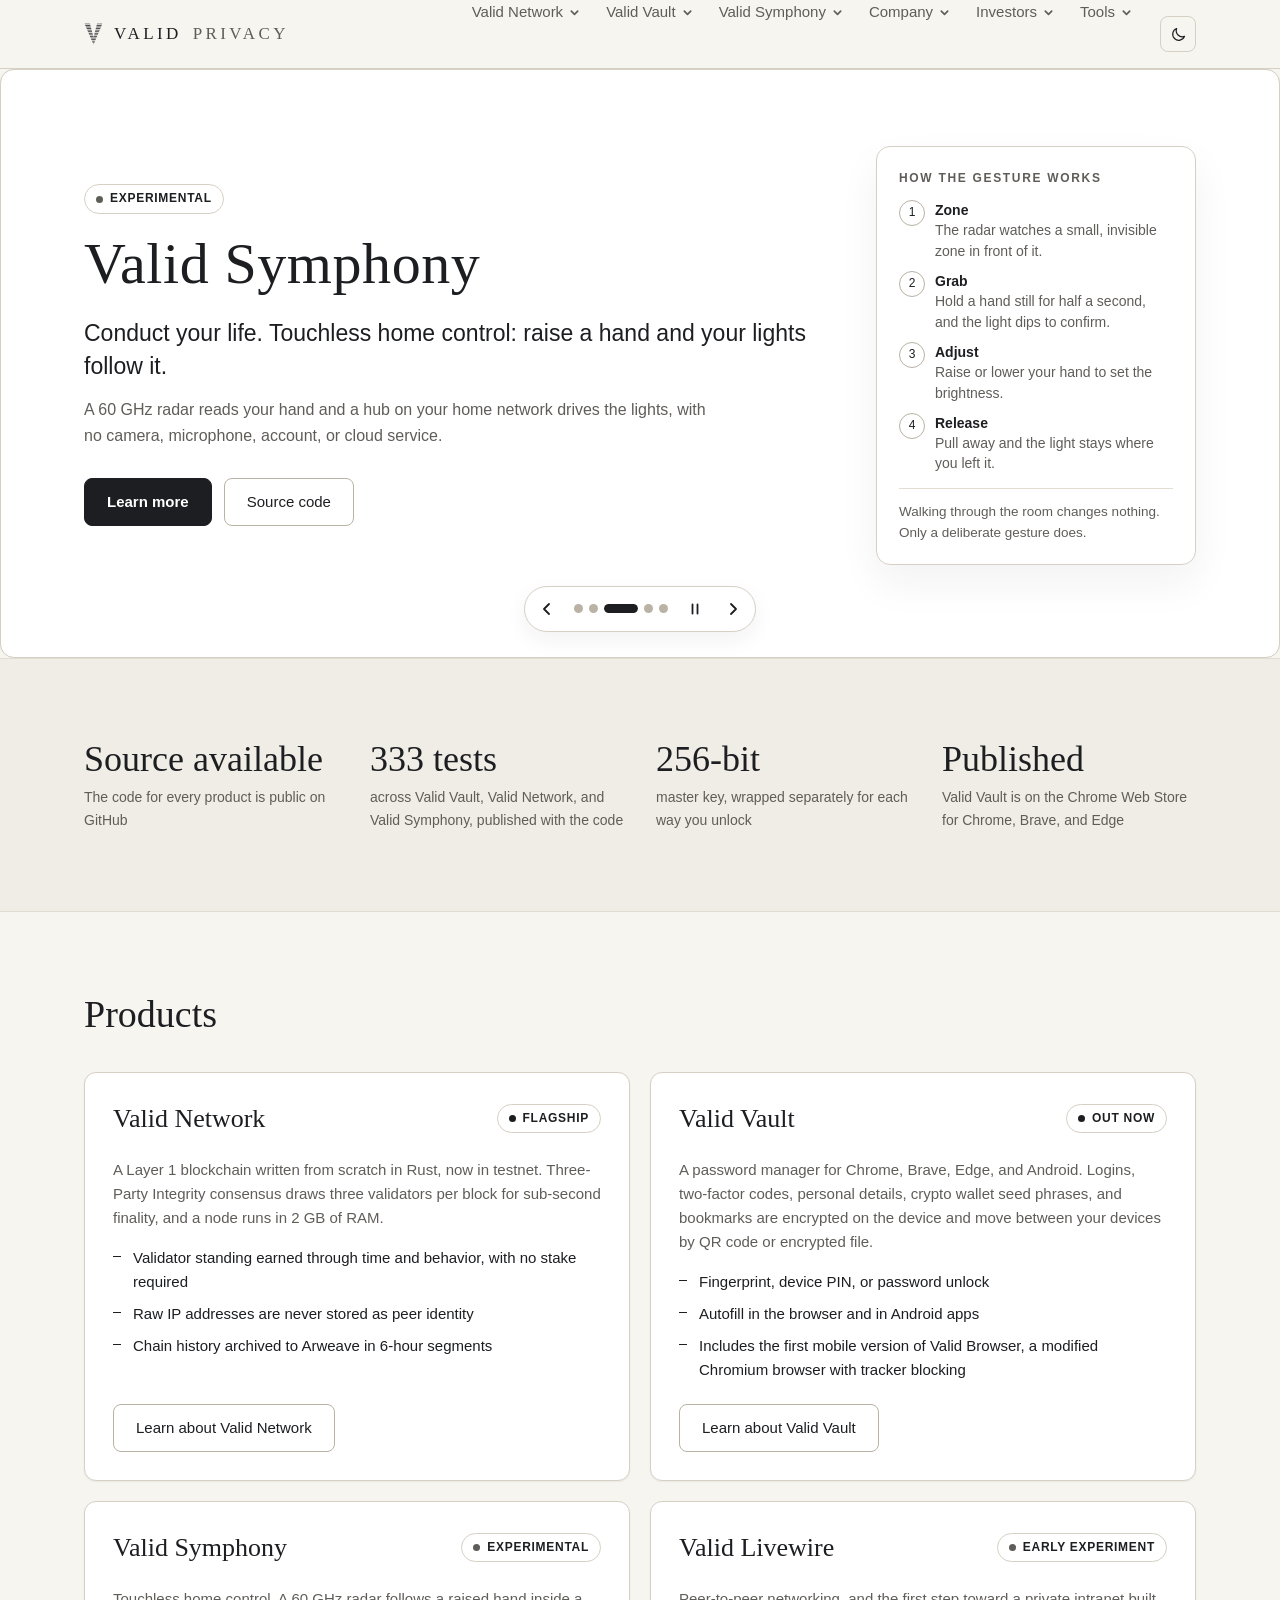
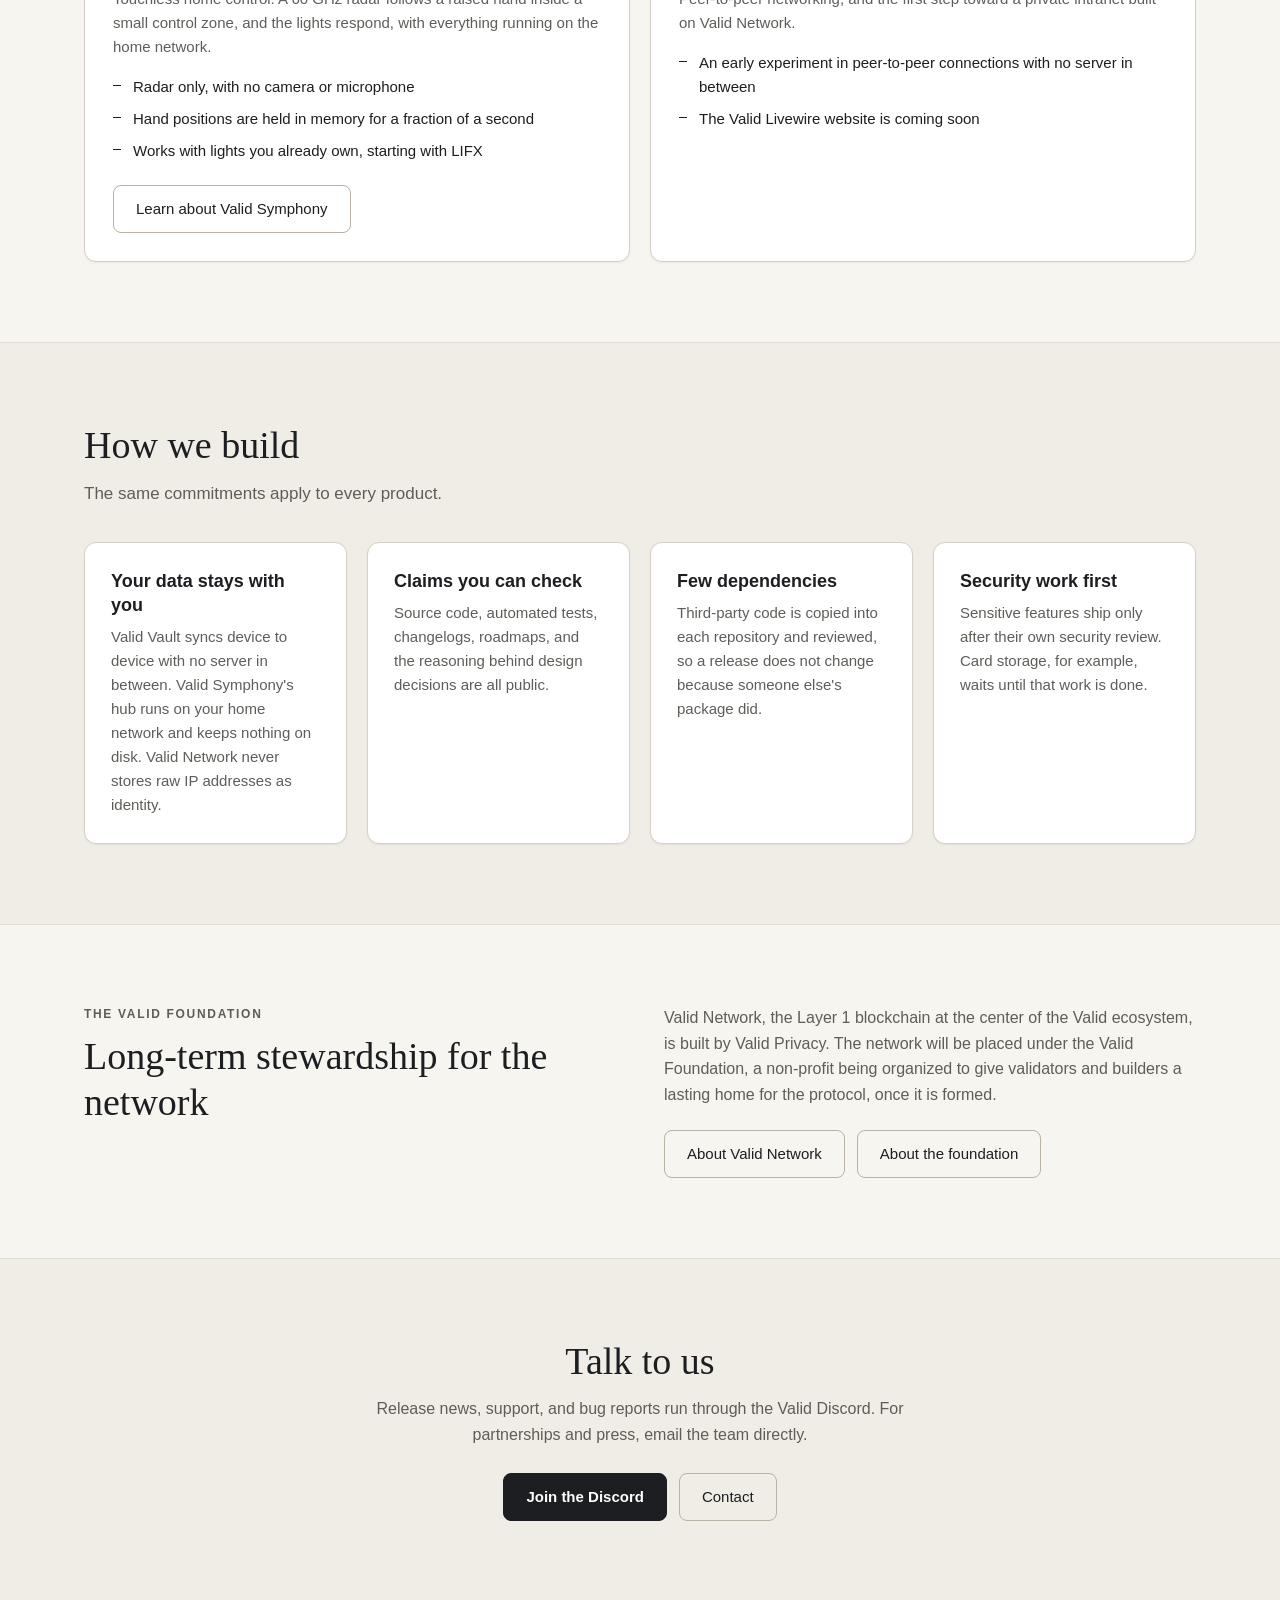
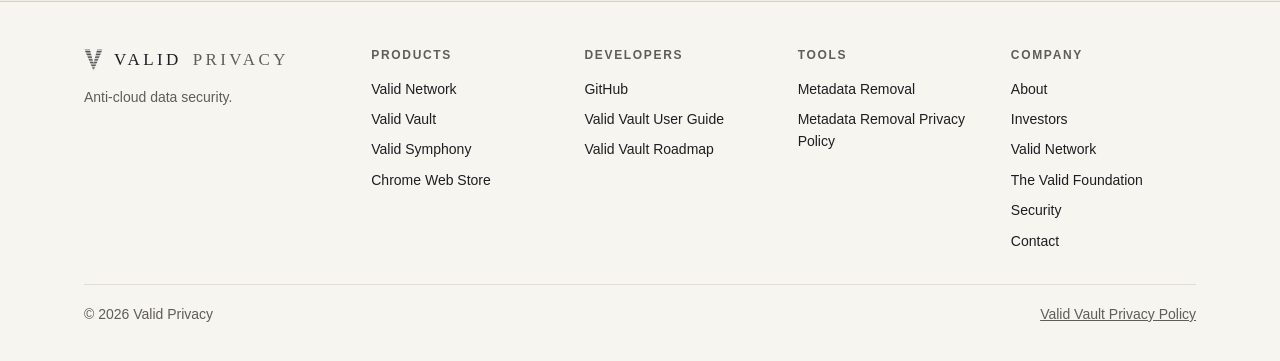
==== commit d780c992: "Add investor documents Adds an investors folder with PDFs of the Valid Vault Enterprise Plan, Securi" ====
--- a/index.html
+++ b/index.html
@@ -27,7 +27,7 @@
 <header class="site-head">
   <div class="wrap head-row">
     <a class="brand" href="index.html" aria-label="Valid Privacy home"><svg viewBox="0 0 342 403" aria-hidden="true"><use href="#vv-mark"/></svg>VALID <span class="brand-sub">PRIVACY</span></a>
-    <nav class="tabs" aria-label="Main"><details class="menu"><summary>Valid Network<svg viewBox="0 0 12 12" aria-hidden="true"><path d="M2.5 4.5 6 8l3.5-3.5"/></svg></summary><div class="menu-list"><a href="network.html">Overview</a><a href="network-whitepaper.html">Whitepaper</a><a href="network-litepaper.html">Litepaper</a><a href="network.html#privacy">Network Privacy</a><a href="https://github.com/validprivacy/valid-network" target="_blank" rel="noopener">Source Code</a></div></details><details class="menu"><summary>Valid Vault<svg viewBox="0 0 12 12" aria-hidden="true"><path d="M2.5 4.5 6 8l3.5-3.5"/></svg></summary><div class="menu-list"><a href="vault.html">Overview</a><a href="vault-guide.html">User Guide</a><a href="vault-privacy.html">Privacy Policy</a><a href="https://chromewebstore.google.com/detail/valid-vault-password-mana/fkpfaemmphmakebhejhaegjgcnieeoab" target="_blank" rel="noopener">Chrome Web Store</a><a href="https://github.com/validprivacy/valid-vault" target="_blank" rel="noopener">Source Code</a></div></details><details class="menu"><summary>Valid Symphony<svg viewBox="0 0 12 12" aria-hidden="true"><path d="M2.5 4.5 6 8l3.5-3.5"/></svg></summary><div class="menu-list"><a href="symphony.html">Overview</a><a href="symphony.html#principles">Principles</a><a href="https://github.com/validprivacy/valid-symphony" target="_blank" rel="noopener">Source Code</a></div></details><details class="menu"><summary>Company<svg viewBox="0 0 12 12" aria-hidden="true"><path d="M2.5 4.5 6 8l3.5-3.5"/></svg></summary><div class="menu-list"><a href="company.html">About</a><a href="company.html#security">Security</a><a href="company.html#contact">Contact</a></div></details><details class="menu"><summary>Investors<svg viewBox="0 0 12 12" aria-hidden="true"><path d="M2.5 4.5 6 8l3.5-3.5"/></svg></summary><div class="menu-list"><a href="investors.html">Overview</a><a href="investors.html#vault">Valid Vault Enterprise</a></div></details><details class="menu"><summary>Tools<svg viewBox="0 0 12 12" aria-hidden="true"><path d="M2.5 4.5 6 8l3.5-3.5"/></svg></summary><div class="menu-list"><a href="metadata-removal.html">Metadata Removal</a><a href="metadata-removal-privacy.html">Metadata Removal Privacy Policy</a><a href="https://github.com/validprivacy/metadata-removal" target="_blank" rel="noopener">Metadata Removal Source Code</a></div></details></nav>
+    <nav class="tabs" aria-label="Main"><details class="menu"><summary>Valid Network<svg viewBox="0 0 12 12" aria-hidden="true"><path d="M2.5 4.5 6 8l3.5-3.5"/></svg></summary><div class="menu-list"><a href="network.html">Overview</a><a href="network-whitepaper.html">Whitepaper</a><a href="network-litepaper.html">Litepaper</a><a href="network.html#privacy">Network Privacy</a><a href="https://github.com/validprivacy/valid-network" target="_blank" rel="noopener">Source Code</a></div></details><details class="menu"><summary>Valid Vault<svg viewBox="0 0 12 12" aria-hidden="true"><path d="M2.5 4.5 6 8l3.5-3.5"/></svg></summary><div class="menu-list"><a href="vault.html">Overview</a><a href="vault-guide.html">User Guide</a><a href="vault-privacy.html">Privacy Policy</a><a href="https://chromewebstore.google.com/detail/valid-vault-password-mana/fkpfaemmphmakebhejhaegjgcnieeoab" target="_blank" rel="noopener">Chrome Web Store</a><a href="https://github.com/validprivacy/valid-vault" target="_blank" rel="noopener">Source Code</a></div></details><details class="menu"><summary>Valid Symphony<svg viewBox="0 0 12 12" aria-hidden="true"><path d="M2.5 4.5 6 8l3.5-3.5"/></svg></summary><div class="menu-list"><a href="symphony.html">Overview</a><a href="symphony.html#principles">Principles</a><a href="https://github.com/validprivacy/valid-symphony" target="_blank" rel="noopener">Source Code</a></div></details><details class="menu"><summary>Company<svg viewBox="0 0 12 12" aria-hidden="true"><path d="M2.5 4.5 6 8l3.5-3.5"/></svg></summary><div class="menu-list"><a href="company.html">About</a><a href="company.html#security">Security</a><a href="company.html#contact">Contact</a></div></details><details class="menu"><summary>Investors<svg viewBox="0 0 12 12" aria-hidden="true"><path d="M2.5 4.5 6 8l3.5-3.5"/></svg></summary><div class="menu-list"><a href="investors.html">Overview</a><a href="investors.html#vault">Valid Vault Enterprise</a><a href="investors.html#documents">Investor Documents</a></div></details><details class="menu"><summary>Tools<svg viewBox="0 0 12 12" aria-hidden="true"><path d="M2.5 4.5 6 8l3.5-3.5"/></svg></summary><div class="menu-list"><a href="metadata-removal.html">Metadata Removal</a><a href="metadata-removal-privacy.html">Metadata Removal Privacy Policy</a><a href="https://github.com/validprivacy/metadata-removal" target="_blank" rel="noopener">Metadata Removal Source Code</a></div></details></nav>
     <button class="icon-btn" type="button" data-theme-toggle aria-label="Switch to night mode" title="Switch between day and night"><span class="when-night"><svg viewBox="0 0 24 24" aria-hidden="true"><path d="M20.5 14.6A8.6 8.6 0 0 1 9.4 3.5a8.6 8.6 0 1 0 11.1 11.1z"/></svg></span><span class="when-day"><svg viewBox="0 0 24 24" aria-hidden="true"><circle cx="12" cy="12" r="4.2"/><path d="M12 2.5v2.2M12 19.3v2.2M4.6 4.6l1.6 1.6M17.8 17.8l1.6 1.6M2.5 12h2.2M19.3 12h2.2M4.6 19.4l1.6-1.6M17.8 6.2l1.6-1.6"/></svg></span></button>
   </div>
 </header>
--- a/site.css
+++ b/site.css
@@ -406,65 +406,19 @@
   .slide-flag { top: 14px; }
 }
 
-.invest-h { margin-bottom: 14px; }
-.invest-steps { list-style: none; counter-reset: step; display: grid; gap: 10px; margin: 0 0 22px; max-width: 46em; }
-.invest-steps li { counter-increment: step; position: relative; padding-left: 38px; color: var(--text-dim); }
-.invest-steps li::before { content: counter(step); position: absolute; left: 0; top: 0; width: 26px; height: 26px; border-radius: 50%; border: 1px solid var(--border-strong); display: grid; place-items: center; font-size: 13px; color: var(--text); }
-.invest-steps strong { color: var(--text); }
-.invest-note { margin-bottom: 28px; max-width: 52em; }
-.calc { --c-panel: var(--bg-raise); --c-ink: var(--text); --c-muted: var(--text-dim); --c-line: var(--border); --c-track: var(--bg-alt); --c-accent: var(--text); --c-good: #2f7a52; --c-bad: #a3392f; display: grid; gap: 20px; font-size: 15px; }
-:root[data-theme="dark"] .calc { --c-good: #5fc08c; --c-bad: #e07a6e; }
-.calc-fund { background: var(--c-panel); border: 1px solid var(--c-line); border-radius: 12px; padding: 16px 20px; display: grid; grid-template-columns: auto minmax(0, 1fr); gap: 6px 16px; align-items: center; }
-.calc-fund label { font-size: 12px; font-weight: 600; letter-spacing: 0.14em; text-transform: uppercase; color: var(--c-muted); }
-.calc-fund output { justify-self: end; font-family: var(--font-brand); font-size: 30px; color: var(--c-ink); font-variant-numeric: tabular-nums; }
-.calc-fund input { grid-column: 1 / -1; width: 100%; accent-color: var(--c-accent); }
-.calc-fund-scale { grid-column: 1 / -1; position: relative; height: 16px; font-size: 12px; color: var(--c-muted); }
-.calc-fund-scale span { position: absolute; transform: translateX(-50%); white-space: nowrap; }
-.calc-fund-scale span:first-child { transform: none; left: 0; }
-.calc-fund-scale span:last-child { transform: none; right: 0; }
-.calc-topbar { display: grid; grid-template-columns: minmax(0, 1fr) minmax(0, 1fr); gap: 20px; align-items: stretch; }
-.calc-raise { border: 2px solid var(--c-ink); border-radius: 12px; padding: 18px 20px; display: grid; gap: 8px; align-content: start; background: var(--c-panel); min-width: 0; }
-.calc-raise.calc-quiet { border-width: 1px; border-color: var(--c-line); }
-.calc-k { font-size: 12px; font-weight: 600; letter-spacing: 0.14em; text-transform: uppercase; color: var(--c-muted); }
-.calc-v { font-family: var(--font-brand); font-size: clamp(30px, 4vw, 40px); line-height: 1.1; color: var(--c-ink); font-variant-numeric: tabular-nums; overflow-wrap: anywhere; }
-.calc-quiet .calc-v { font-size: clamp(26px, 3.2vw, 32px); }
-.calc-s { color: var(--c-muted); font-size: 14px; }
-.calc-terms { display: grid; grid-template-columns: repeat(3, minmax(0, 1fr)); gap: 12px; margin-top: 4px; }
-.calc-terms div { border-top: 1px solid var(--c-line); padding-top: 10px; display: grid; gap: 2px; min-width: 0; align-content: start; }
-.calc-terms span, .calc-terms small { color: var(--c-muted); font-size: 13px; }
-.calc-terms b { font-size: 20px; font-weight: 600; color: var(--c-ink); font-variant-numeric: tabular-nums; overflow-wrap: anywhere; }
-.calc-grid { display: grid; grid-template-columns: minmax(0, 1fr) minmax(0, 1.2fr); gap: 20px; align-items: start; }
-.calc-panel { background: var(--c-panel); border: 1px solid var(--c-line); border-radius: 12px; padding: 20px; display: grid; gap: 16px; min-width: 0; }
-.calc-h { font-family: var(--font-brand); font-weight: 400; font-size: 22px; }
-.calc-group { display: grid; gap: 14px; }
-.calc-group + .calc-group { border-top: 1px solid var(--c-line); padding-top: 16px; }
-.calc-gh { font-size: 12px; font-weight: 600; letter-spacing: 0.14em; text-transform: uppercase; color: var(--c-muted); }
-.calc-ctl { display: grid; grid-template-columns: minmax(0, 1fr) 124px; gap: 4px 12px; align-items: center; }
-.calc-ctl label { font-weight: 500; font-size: 15px; }
-.calc-ctl input[type="range"] { grid-column: 1 / -1; width: 100%; accent-color: var(--c-accent); }
-.calc-hint { grid-column: 1 / -1; color: var(--c-muted); font-size: 13px; margin-top: -2px; }
-.calc-num { display: flex; align-items: center; border: 1px solid var(--c-line); border-radius: 8px; background: var(--bg); padding: 0 8px; }
-.calc-num em { font-style: normal; color: var(--c-muted); }
-.calc-num input { width: 100%; min-width: 0; border: 0; background: transparent; color: var(--c-ink); font: inherit; font-variant-numeric: tabular-nums; text-align: right; padding: 7px 2px; }
-.calc-num input:focus-visible, .calc-fund input:focus-visible, .calc-ctl input[type="range"]:focus-visible { outline: 2px solid var(--focus); outline-offset: 2px; }
-.calc-sub-h { font-size: 12px; font-weight: 600; letter-spacing: 0.14em; text-transform: uppercase; color: var(--c-muted); margin-top: 4px; }
-.calc-years-wrap { overflow-x: auto; }
-.calc-years { width: 100%; min-width: 480px; border-collapse: collapse; font-size: 14px; font-variant-numeric: tabular-nums; }
-.calc-years th, .calc-years td { padding: 7px 5px; border-bottom: 1px solid var(--faint); text-align: right; white-space: nowrap; }
-.calc-years th:first-child, .calc-years td:first-child { text-align: left; padding-left: 0; }
-.calc-years thead th { color: var(--c-muted); font-size: 12px; font-weight: 600; letter-spacing: 0.1em; text-transform: uppercase; }
-.calc-legend { display: flex; flex-wrap: wrap; gap: 6px 18px; font-size: 13px; color: var(--c-muted); }
-.calc-legend i { display: inline-block; width: 18px; height: 3px; border-radius: 2px; vertical-align: middle; margin-right: 6px; }
-.calc-swatch-good { background: var(--c-good); }
-.calc-swatch-cash { background: var(--c-accent); }
-.calc-chart { width: 100%; overflow-x: auto; }
-.calc-chart svg { display: block; width: 100%; min-width: 320px; height: auto; }
-.calc-breakdown { width: 100%; border-collapse: collapse; font-variant-numeric: tabular-nums; }
-.calc-breakdown td { padding: 6px 0; border-bottom: 1px solid var(--faint); }
-.calc-breakdown td:last-child { text-align: right; }
-.calc-breakdown tr:last-child td { border-bottom: 0; font-weight: 600; }
-.calc-facts { padding-left: 20px; display: grid; gap: 4px; color: var(--c-ink); }
-.calc-note { color: var(--c-muted); font-size: 13.5px; }
-.calc-note a { color: var(--c-ink); }
-@media (max-width: 900px) { .calc-topbar, .calc-grid { grid-template-columns: minmax(0, 1fr); } }
-@media (max-width: 520px) { .calc-terms { grid-template-columns: minmax(0, 1fr); } .calc-ctl { grid-template-columns: minmax(0, 1fr) 110px; } }
+.deck { display: grid; gap: 20px; }
+.slide { background: var(--bg-raise); border: 1px solid var(--border); border-radius: 14px; padding: clamp(22px, 4vw, 48px); display: grid; gap: 18px; align-content: start; min-height: clamp(0px, 42vw, 520px); }
+.slide-top { display: flex; justify-content: space-between; gap: 12px; font-size: 12px; font-weight: 600; letter-spacing: 0.14em; text-transform: uppercase; color: var(--text-dim); }
+.slide-num { font-variant-numeric: tabular-nums; }
+.slide-title { font-family: var(--font-brand); font-weight: 400; font-size: clamp(26px, 3.6vw, 42px); line-height: 1.15; text-wrap: balance; max-width: 22em; }
+.slide-body { display: grid; gap: 14px; max-width: 46em; color: var(--text-dim); font-size: clamp(16px, 1.5vw, 18px); }
+.slide-body ul { padding-left: 20px; display: grid; gap: 10px; }
+.slide-body strong { color: var(--text); }
+.slide-body a { color: var(--text); }
+.slide-lead { font-size: clamp(18px, 2vw, 22px); color: var(--text); }
+.slide-cols { grid-template-columns: repeat(2, minmax(0, 1fr)); column-gap: 32px; }
+@media (max-width: 640px) { .slide-cols { grid-template-columns: minmax(0, 1fr); } .slide { min-height: 0; } }
+.doc-card { text-decoration: none; color: inherit; transition: border-color 0.15s; }
+.doc-card:hover { border-color: var(--border-strong); }
+.doc-card .doc-meta { margin-top: auto; padding-top: 14px; font-size: 13px; color: var(--text-dim); }
+.doc-actions { margin-top: 28px; }
